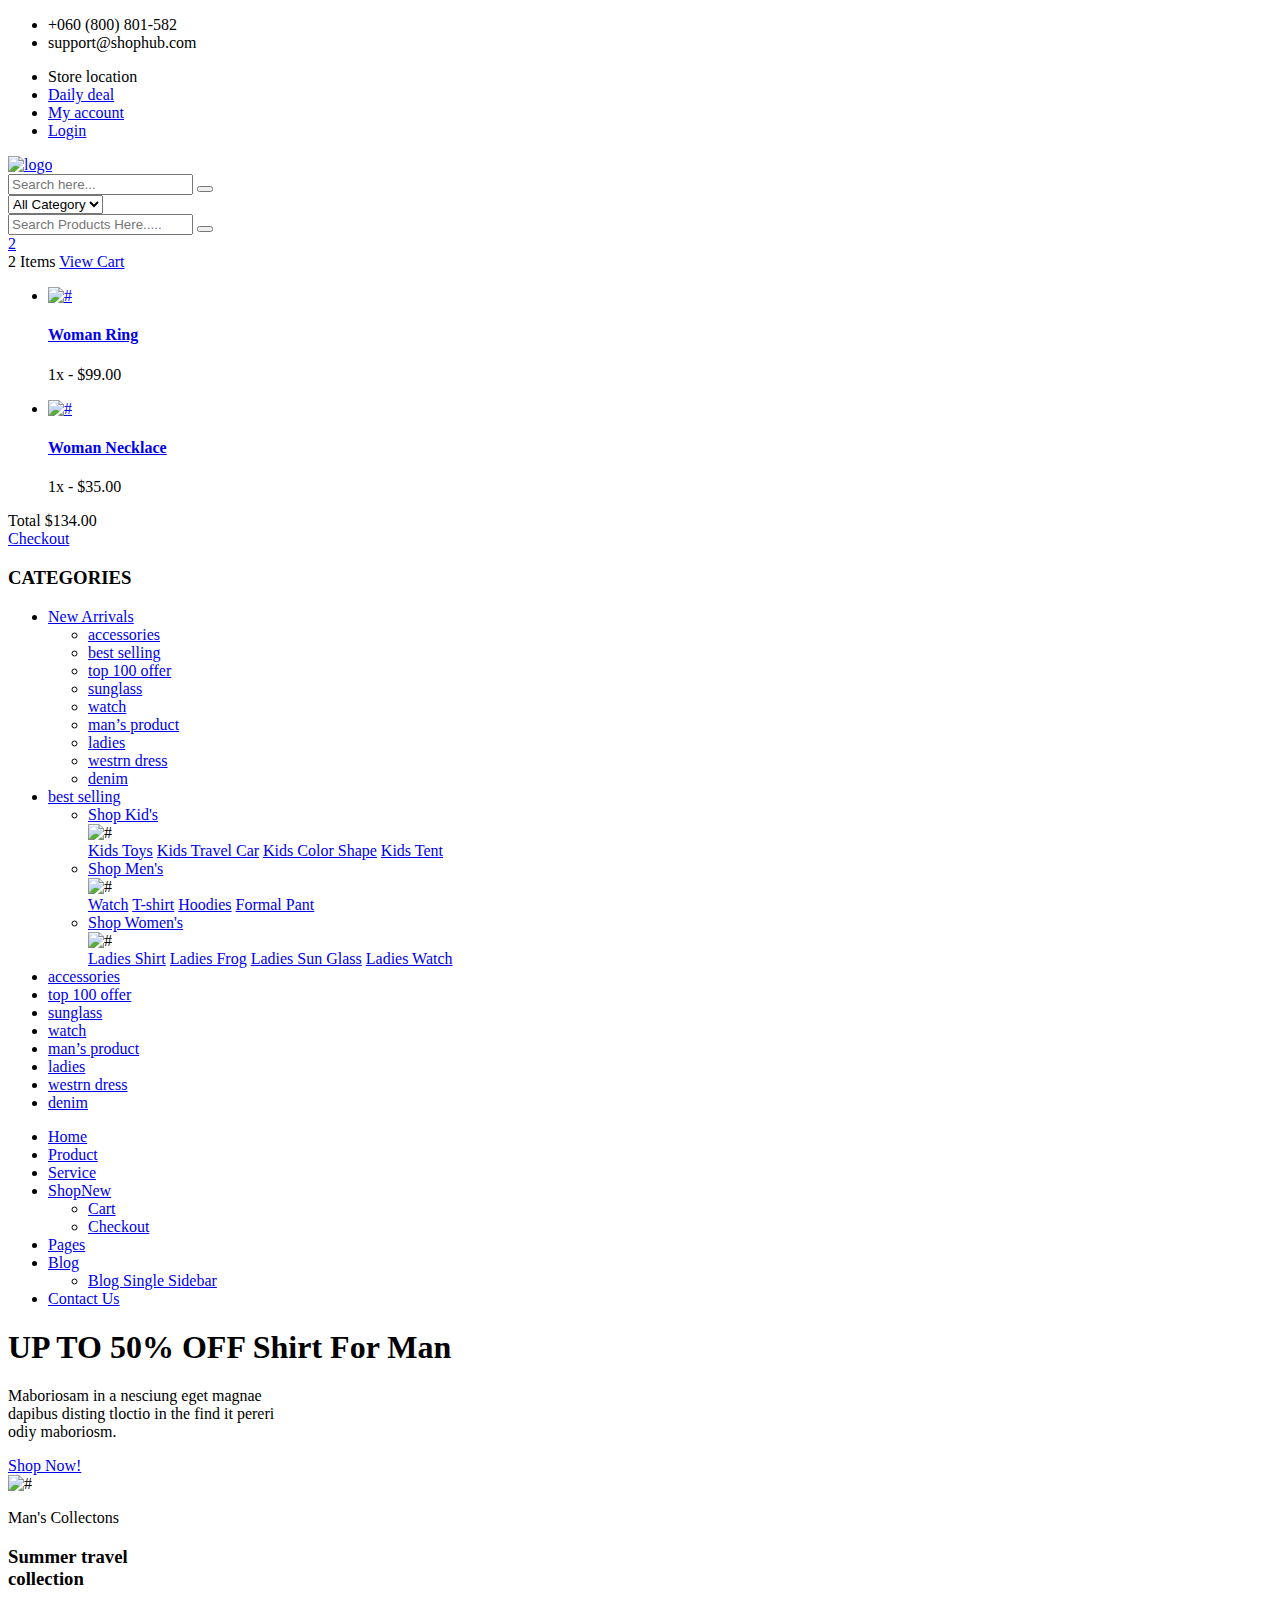
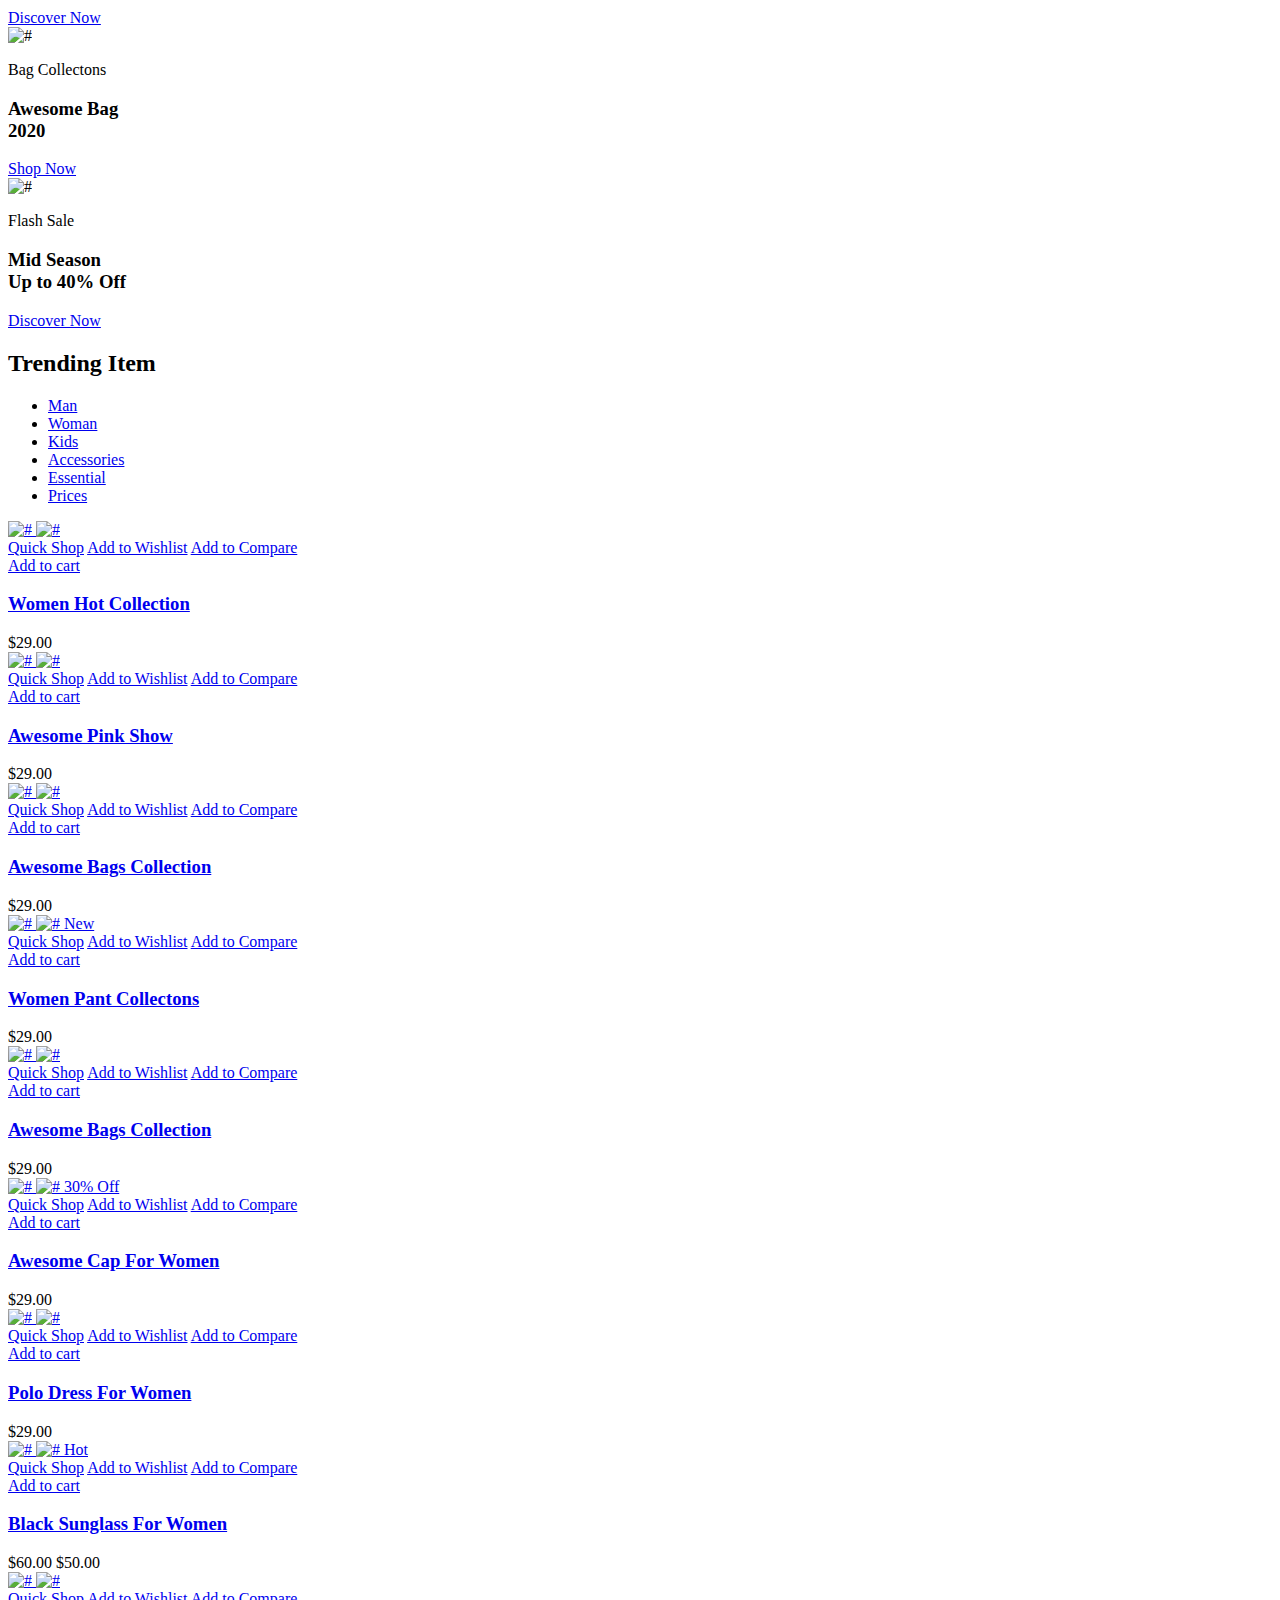
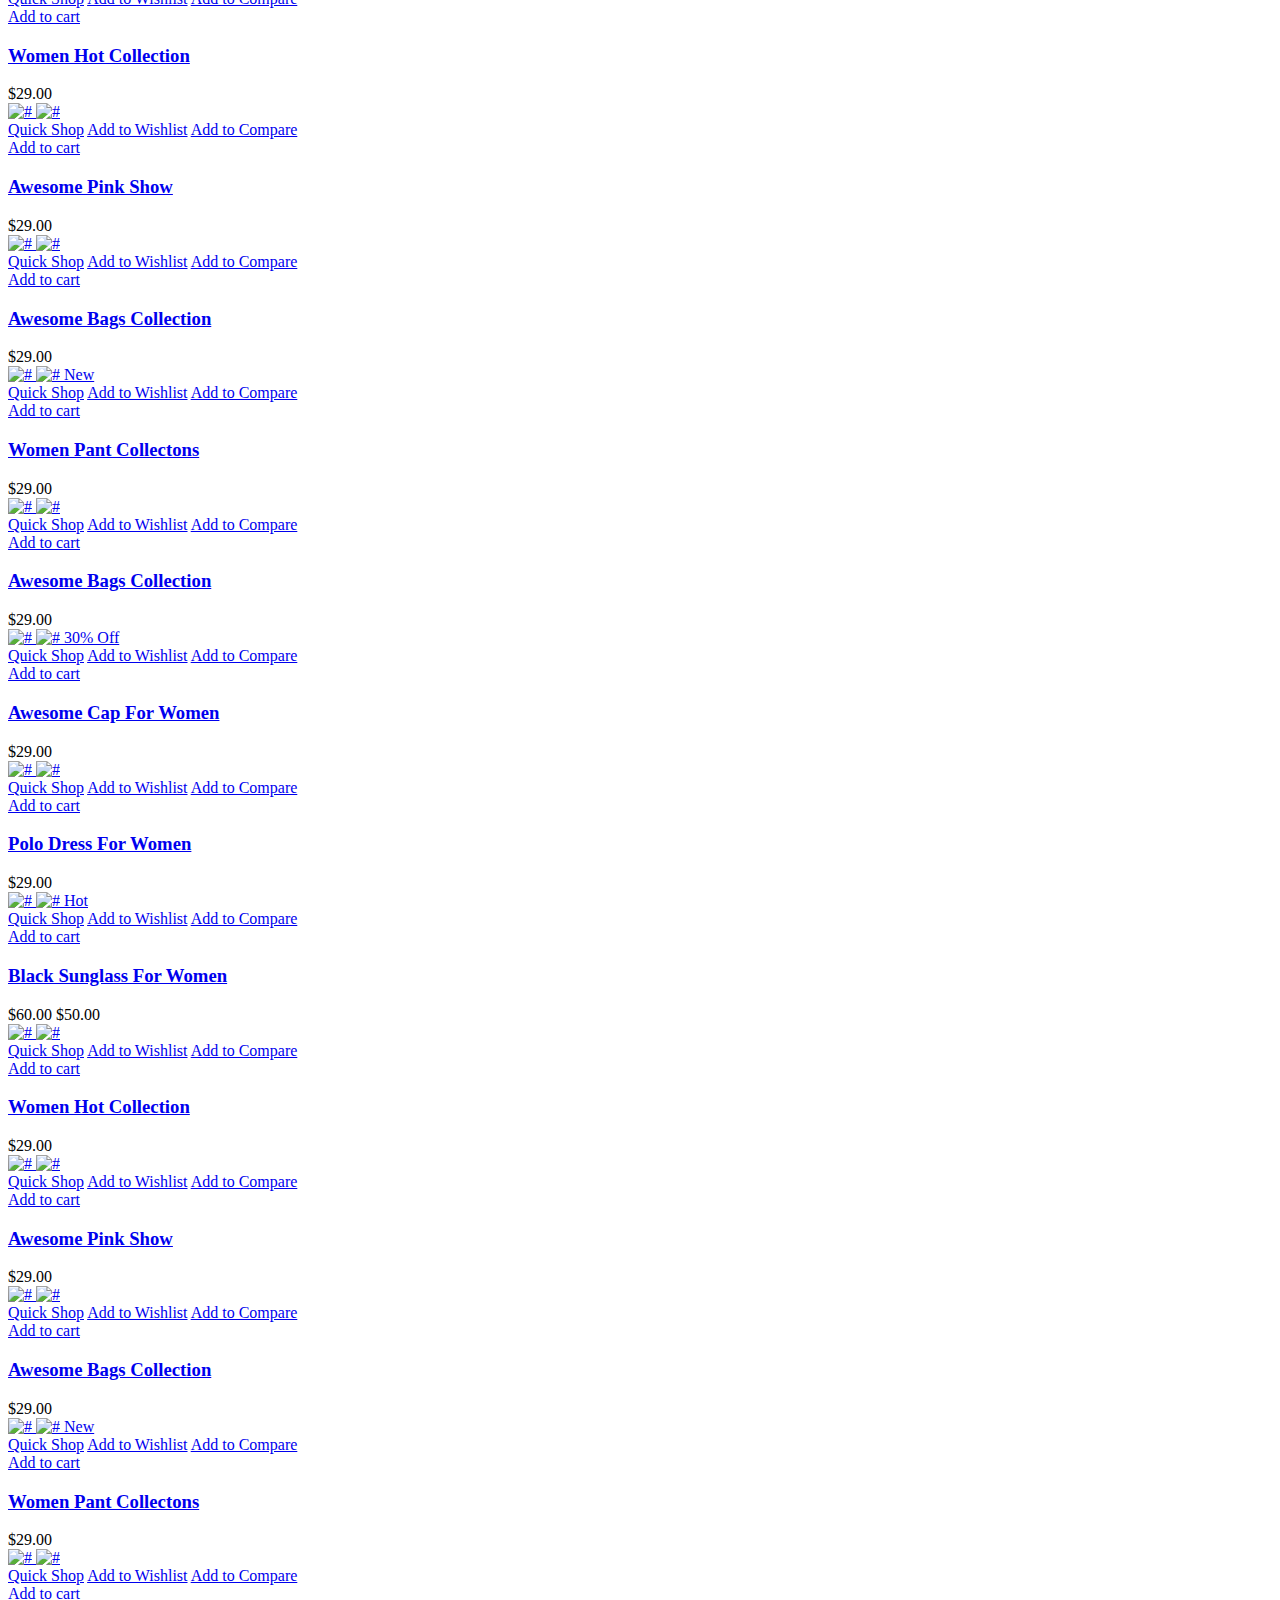
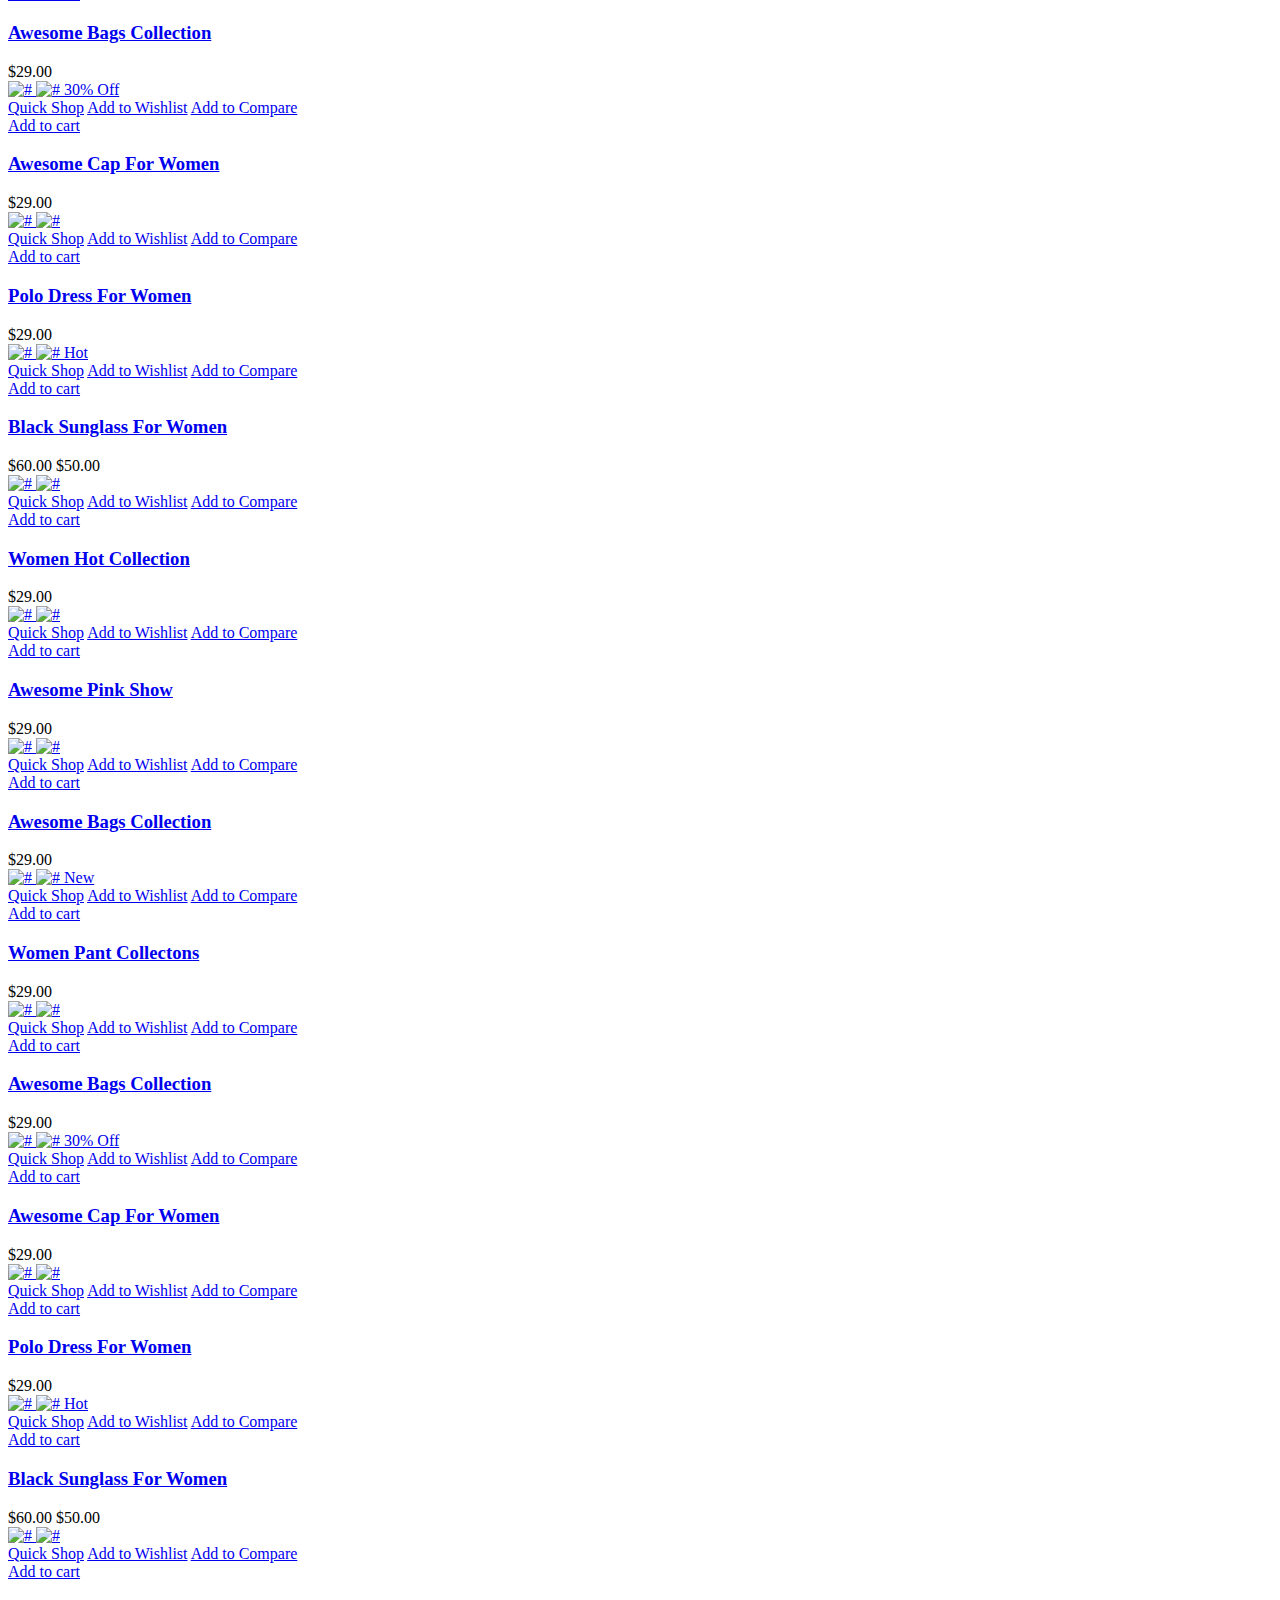
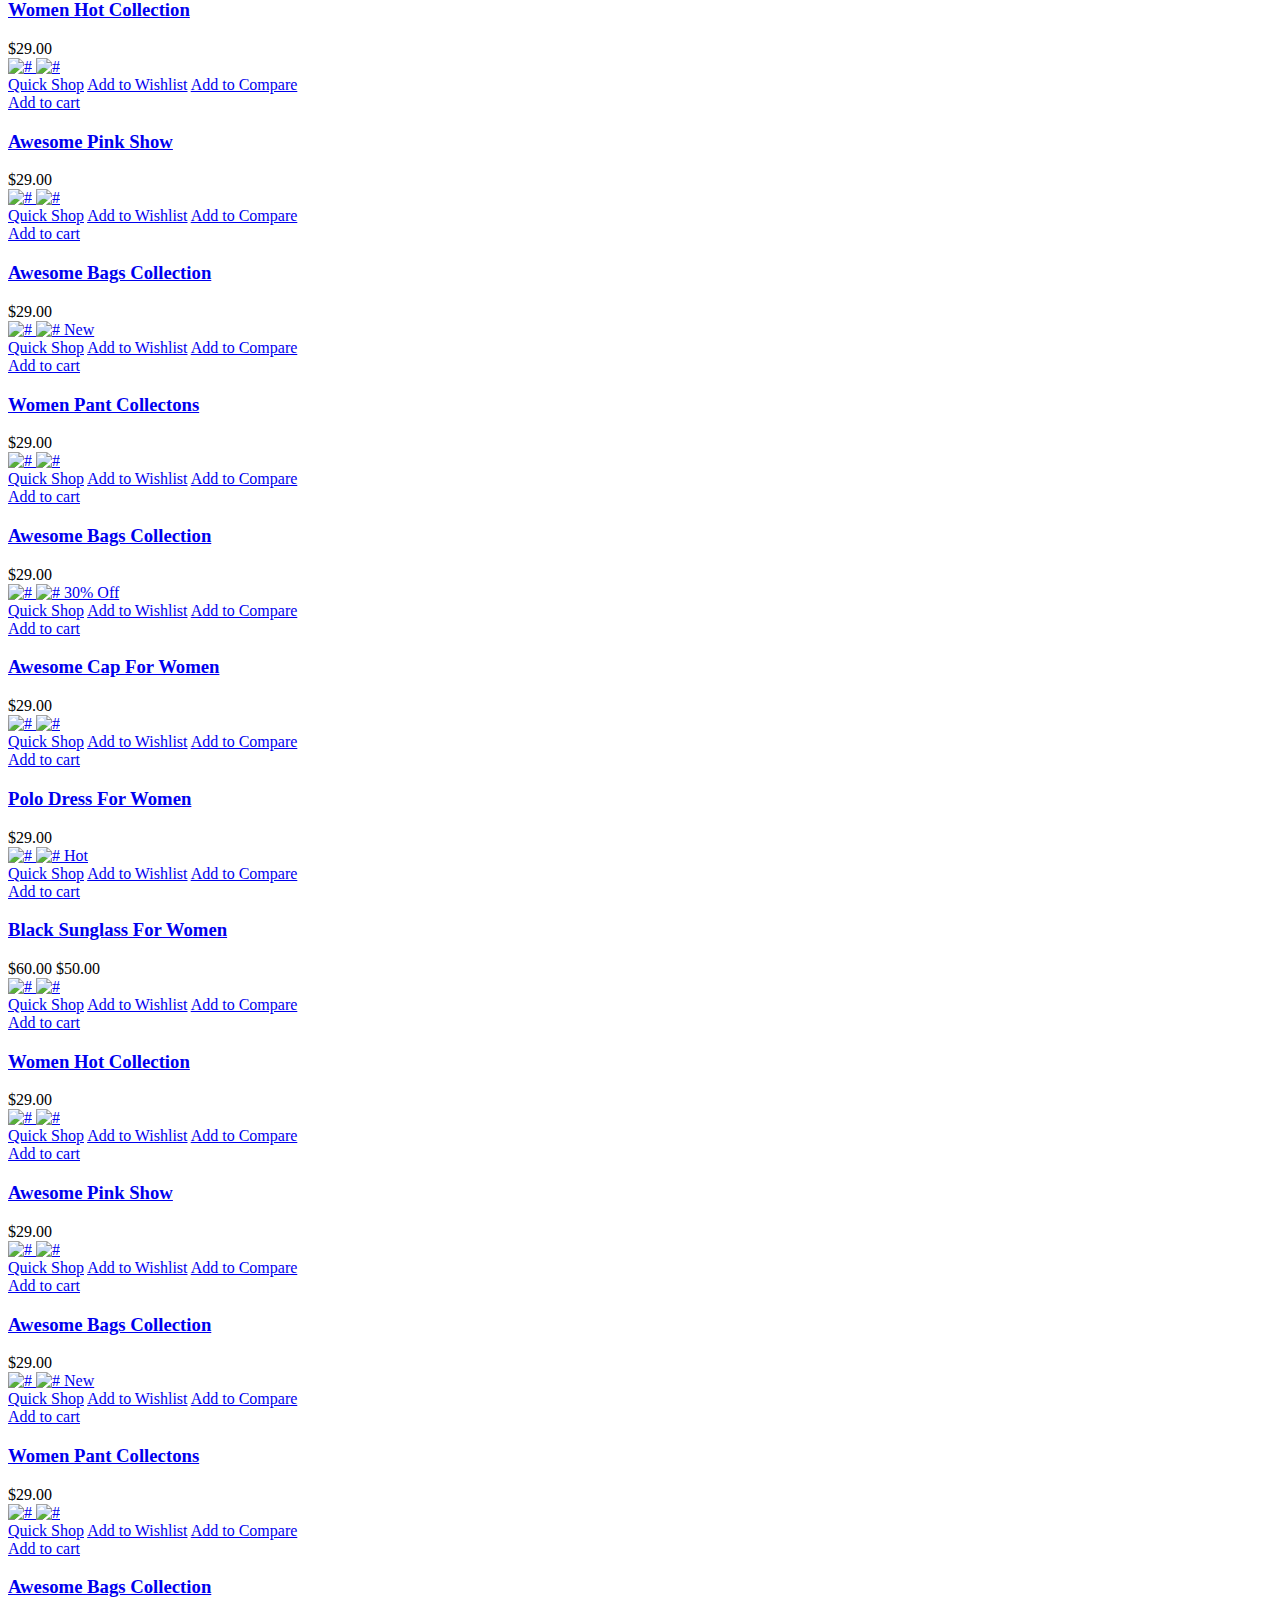
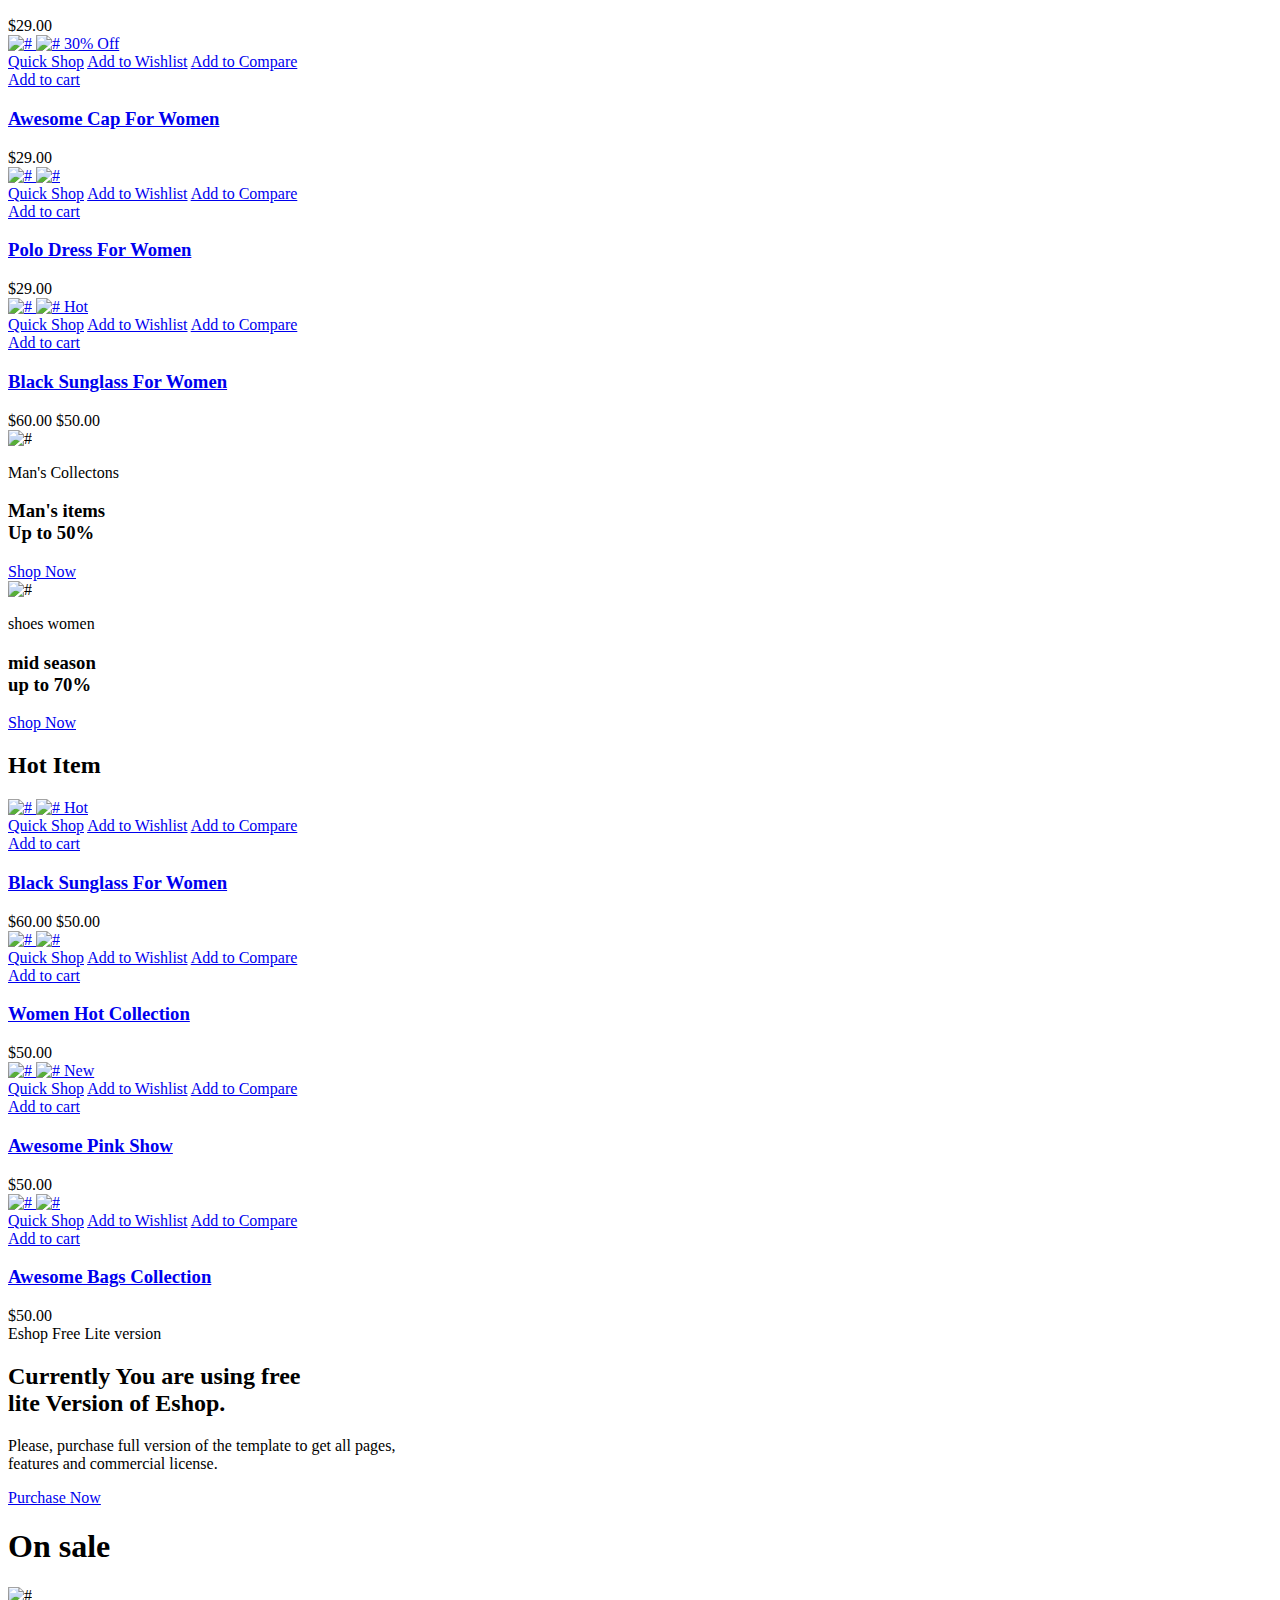
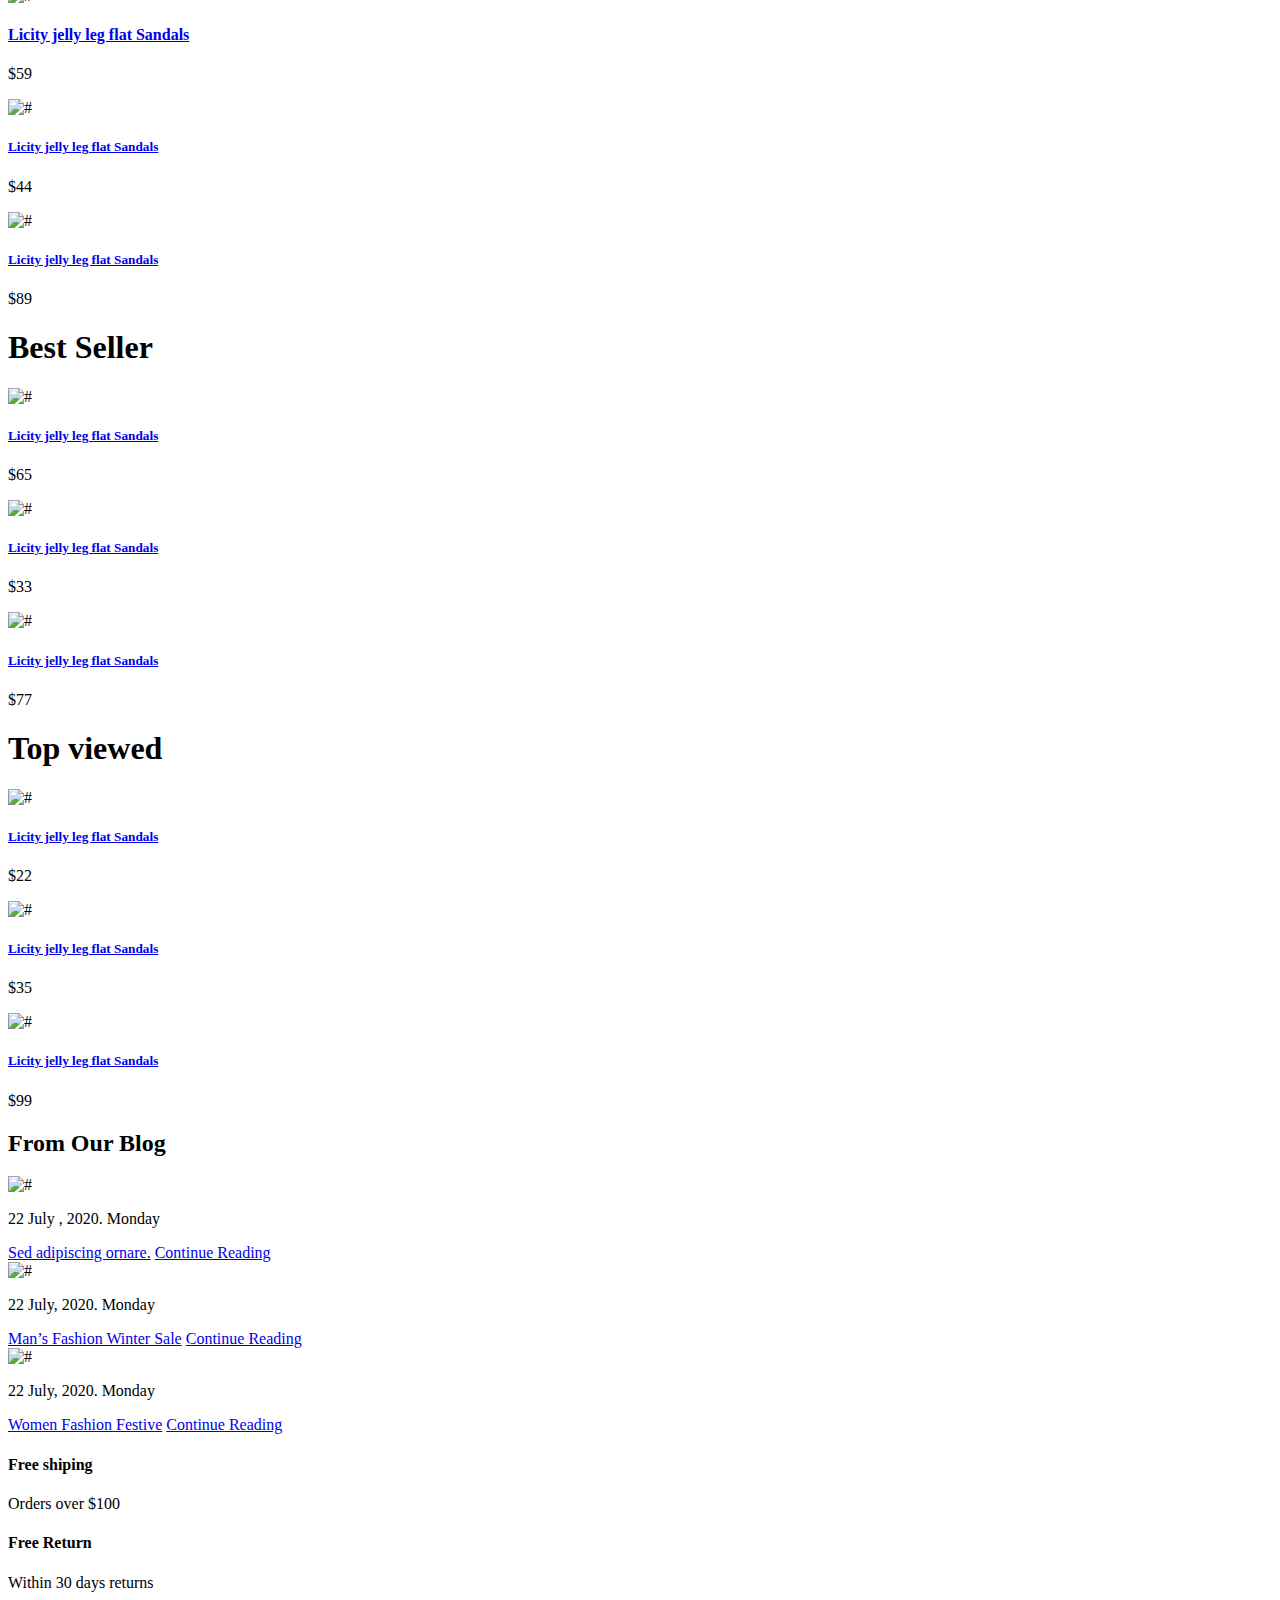
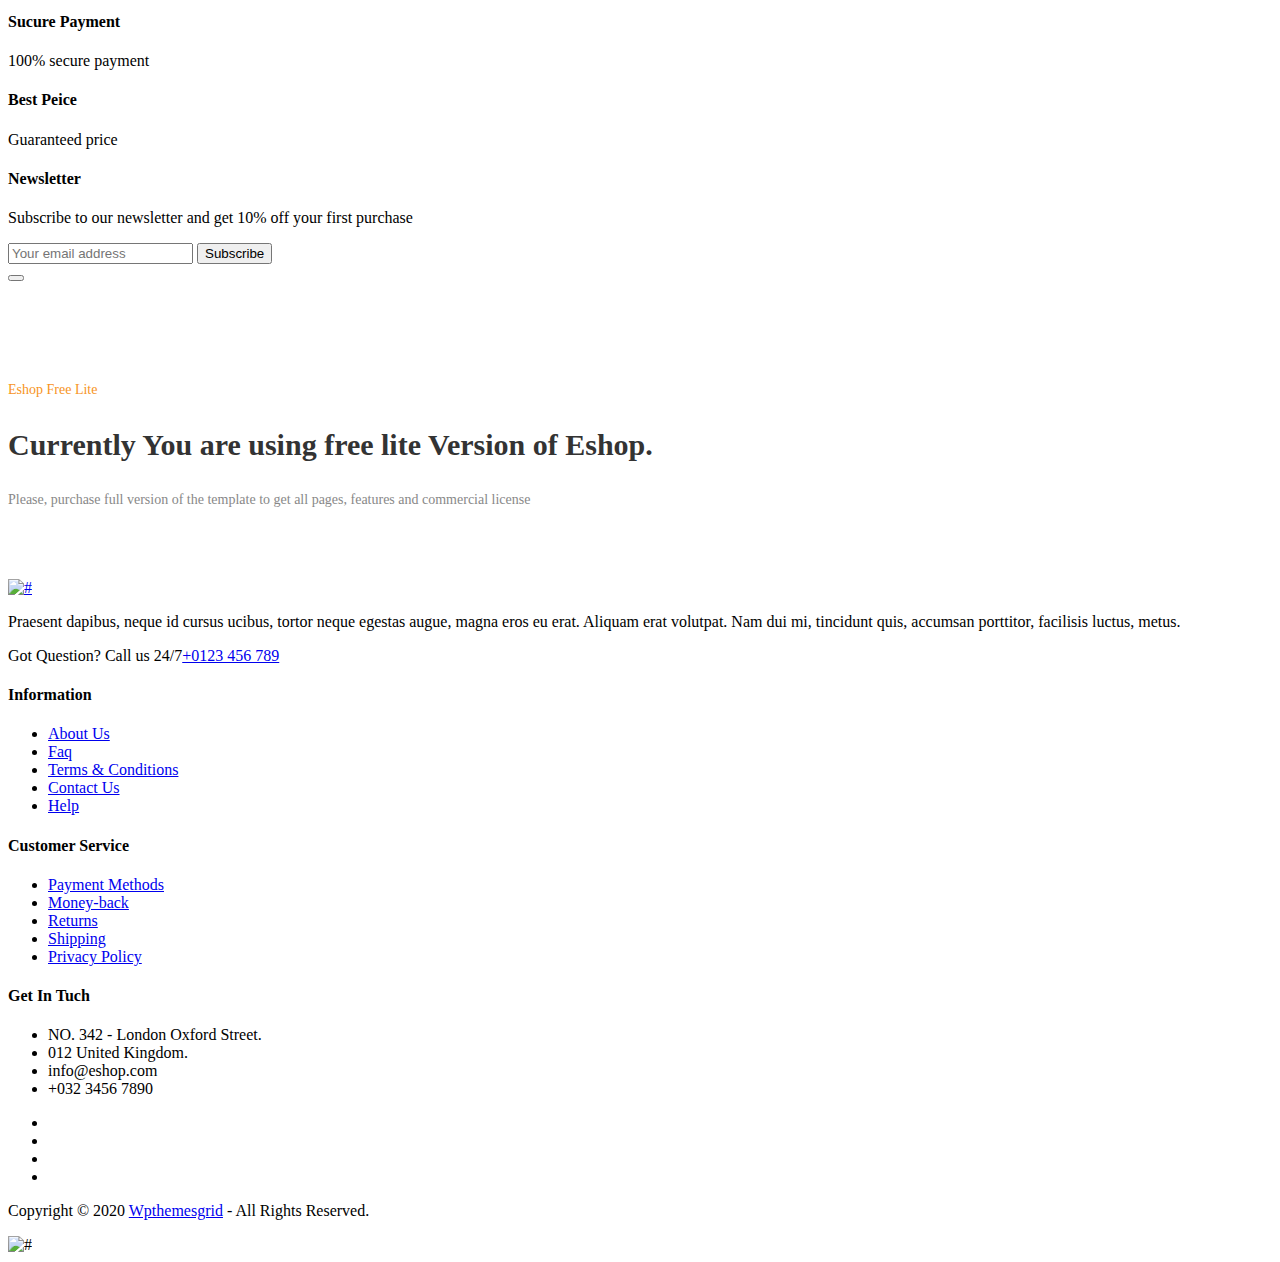
==== index.html @ 63812fc1 "Update index.html" ====
<!DOCTYPE html>
<html lang="zxx">
<head>
	<!-- Meta Tag -->
    <meta charset="utf-8">
    <meta http-equiv="X-UA-Compatible" content="IE=edge">
	<meta name='copyright' content=''>
	<meta http-equiv="X-UA-Compatible" content="IE=edge">
    <meta name="viewport" content="width=device-width, initial-scale=1, shrink-to-fit=no">
	<!-- Title Tag  -->
    <title>Eshop - eCommerce HTML5 Template.</title>
	<!-- Favicon -->
	<link rel="icon" type="image/png" href="images/favicon.png">
	<!-- Web Font -->
	<link href="https://fonts.googleapis.com/css?family=Poppins:200i,300,300i,400,400i,500,500i,600,600i,700,700i,800,800i,900,900i&display=swap" rel="stylesheet">
	
	<!-- StyleSheet -->
	
	<!-- Bootstrap -->
	<link rel="stylesheet" href="css/bootstrap.css">
	<!-- Magnific Popup -->
    <link rel="stylesheet" href="css/magnific-popup.min.css">
	<!-- Font Awesome -->
    <link rel="stylesheet" href="css/font-awesome.css">
	<!-- Fancybox -->
	<link rel="stylesheet" href="css/jquery.fancybox.min.css">
	<!-- Themify Icons -->
    <link rel="stylesheet" href="css/themify-icons.css">
	<!-- Nice Select CSS -->
    <link rel="stylesheet" href="css/niceselect.css">
	<!-- Animate CSS -->
    <link rel="stylesheet" href="css/animate.css">
	<!-- Flex Slider CSS -->
    <link rel="stylesheet" href="css/flex-slider.min.css">
	<!-- Owl Carousel -->
    <link rel="stylesheet" href="css/owl-carousel.css">
	<!-- Slicknav -->
    <link rel="stylesheet" href="css/slicknav.min.css">
	
	<!-- Eshop StyleSheet -->
	<link rel="stylesheet" href="css/reset.css">
	<link rel="stylesheet" href="style.css">
    <link rel="stylesheet" href="css/responsive.css">

	
	
</head>
<body class="js">
	
	<!-- Preloader -->
	<div class="preloader">
		<div class="preloader-inner">
			<div class="preloader-icon">
				<span></span>
				<span></span>
			</div>
		</div>
	</div>
	<!-- End Preloader -->
	
	
	<!-- Header -->
	<header class="header shop">
		<!-- Topbar -->
		<div class="topbar">
			<div class="container">
				<div class="row">
					<div class="col-lg-5 col-md-12 col-12">
						<!-- Top Left -->
						<div class="top-left">
							<ul class="list-main">
								<li><i class="ti-headphone-alt"></i> +060 (800) 801-582</li>
								<li><i class="ti-email"></i> support@shophub.com</li>
							</ul>
						</div>
						<!--/ End Top Left -->
					</div>
					<div class="col-lg-7 col-md-12 col-12">
						<!-- Top Right -->
						<div class="right-content">
							<ul class="list-main">
								<li><i class="ti-location-pin"></i> Store location</li>
								<li><i class="ti-alarm-clock"></i> <a href="#">Daily deal</a></li>
								<li><i class="ti-user"></i> <a href="#">My account</a></li>
								<li><i class="ti-power-off"></i><a href="login.html#">Login</a></li>
							</ul>
						</div>
						<!-- End Top Right -->
					</div>
				</div>
			</div>
		</div>
		<!-- End Topbar -->
		<div class="middle-inner">
			<div class="container">
				<div class="row">
					<div class="col-lg-2 col-md-2 col-12">
						<!-- Logo -->
						<div class="logo">
							<a href="index.html"><img src="images/logo.png" alt="logo"></a>
						</div>
						<!--/ End Logo -->
						<!-- Search Form -->
						<div class="search-top">
							<div class="top-search"><a href="#0"><i class="ti-search"></i></a></div>
							<!-- Search Form -->
							<div class="search-top">
								<form class="search-form">
									<input type="text" placeholder="Search here..." name="search">
									<button value="search" type="submit"><i class="ti-search"></i></button>
								</form>
							</div>
							<!--/ End Search Form -->
						</div>
						<!--/ End Search Form -->
						<div class="mobile-nav"></div>
					</div>
					<div class="col-lg-8 col-md-7 col-12">
						<div class="search-bar-top">
							<div class="search-bar">
								<select>
									<option selected="selected">All Category</option>
									<option>watch</option>
									<option>mobile</option>
									<option>kid’s item</option>
								</select>
								<form>
									<input name="search" placeholder="Search Products Here....." type="search">
									<button class="btnn"><i class="ti-search"></i></button>
								</form>
							</div>
						</div>
					</div>
					<div class="col-lg-2 col-md-3 col-12">
						<div class="right-bar">
							<!-- Search Form -->
							<div class="sinlge-bar">
								<a href="#" class="single-icon"><i class="fa fa-heart-o" aria-hidden="true"></i></a>
							</div>
							<div class="sinlge-bar">
								<a href="#" class="single-icon"><i class="fa fa-user-circle-o" aria-hidden="true"></i></a>
							</div>
							<div class="sinlge-bar shopping">
								<a href="#" class="single-icon"><i class="ti-bag"></i> <span class="total-count">2</span></a>
								<!-- Shopping Item -->
								<div class="shopping-item">
									<div class="dropdown-cart-header">
										<span>2 Items</span>
										<a href="#">View Cart</a>
									</div>
									<ul class="shopping-list">
										<li>
											<a href="#" class="remove" title="Remove this item"><i class="fa fa-remove"></i></a>
											<a class="cart-img" href="#"><img src="https://via.placeholder.com/70x70" alt="#"></a>
											<h4><a href="#">Woman Ring</a></h4>
											<p class="quantity">1x - <span class="amount">$99.00</span></p>
										</li>
										<li>
											<a href="#" class="remove" title="Remove this item"><i class="fa fa-remove"></i></a>
											<a class="cart-img" href="#"><img src="https://via.placeholder.com/70x70" alt="#"></a>
											<h4><a href="#">Woman Necklace</a></h4>
											<p class="quantity">1x - <span class="amount">$35.00</span></p>
										</li>
									</ul>
									<div class="bottom">
										<div class="total">
											<span>Total</span>
											<span class="total-amount">$134.00</span>
										</div>
										<a href="checkout.html" class="btn animate">Checkout</a>
									</div>
								</div>
								<!--/ End Shopping Item -->
							</div>
						</div>
					</div>
				</div>
			</div>
		</div>
		<!-- Header Inner -->
		<div class="header-inner">
			<div class="container">
				<div class="cat-nav-head">
					<div class="row">
						<div class="col-lg-3">
							<div class="all-category">
								<h3 class="cat-heading"><i class="fa fa-bars" aria-hidden="true"></i>CATEGORIES</h3>
								<ul class="main-category">
									<li><a href="#">New Arrivals <i class="fa fa-angle-right" aria-hidden="true"></i></a>
										<ul class="sub-category">
											<li><a href="#">accessories</a></li>
											<li><a href="#">best selling</a></li>
											<li><a href="#">top 100 offer</a></li>
											<li><a href="#">sunglass</a></li>
											<li><a href="#">watch</a></li>
											<li><a href="#">man’s product</a></li>
											<li><a href="#">ladies</a></li>
											<li><a href="#">westrn dress</a></li>
											<li><a href="#">denim </a></li>
										</ul>
									</li>
									<li class="main-mega"><a href="#">best selling <i class="fa fa-angle-right" aria-hidden="true"></i></a>
										<ul class="mega-menu">
											<li class="single-menu">
												<a href="#" class="title-link">Shop Kid's</a>
												<div class="image">
													<img src="https://via.placeholder.com/225x155" alt="#">
												</div>
												<div class="inner-link">
													<a href="#">Kids Toys</a>
													<a href="#">Kids Travel Car</a>
													<a href="#">Kids Color Shape</a>
													<a href="#">Kids Tent</a>
												</div>
											</li>
											<li class="single-menu">
												<a href="#" class="title-link">Shop Men's</a>
												<div class="image">
													<img src="https://via.placeholder.com/225x155" alt="#">
												</div>
												<div class="inner-link">
													<a href="#">Watch</a>
													<a href="#">T-shirt</a>
													<a href="#">Hoodies</a>
													<a href="#">Formal Pant</a>
												</div>
											</li>
											<li class="single-menu">
												<a href="#" class="title-link">Shop Women's</a>
												<div class="image">
													<img src="https://via.placeholder.com/225x155" alt="#">
												</div>
												<div class="inner-link">
													<a href="#">Ladies Shirt</a>
													<a href="#">Ladies Frog</a>
													<a href="#">Ladies Sun Glass</a>
													<a href="#">Ladies Watch</a>
												</div>
											</li>
										</ul>
									</li>
									<li><a href="#">accessories</a></li>
									<li><a href="#">top 100 offer</a></li>
									<li><a href="#">sunglass</a></li>
									<li><a href="#">watch</a></li>
									<li><a href="#">man’s product</a></li>
									<li><a href="#">ladies</a></li>
									<li><a href="#">westrn dress</a></li>
									<li><a href="#">denim </a></li>
								</ul>
							</div>
						</div>
						<div class="col-lg-9 col-12">
							<div class="menu-area">
								<!-- Main Menu -->
								<nav class="navbar navbar-expand-lg">
									<div class="navbar-collapse">	
										<div class="nav-inner">	
											<ul class="nav main-menu menu navbar-nav">
													<li class="active"><a href="#">Home</a></li>
													<li><a href="#">Product</a></li>												
													<li><a href="#">Service</a></li>
													<li><a href="#">Shop<i class="ti-angle-down"></i><span class="new">New</span></a>
														<ul class="dropdown">
															<li><a href="cart.html">Cart</a></li>
															<li><a href="checkout.html">Checkout</a></li>
														</ul>
													</li>
													<li><a href="#">Pages</a></li>									
													<li><a href="#">Blog<i class="ti-angle-down"></i></a>
														<ul class="dropdown">
															<li><a href="blog-single-sidebar.html">Blog Single Sidebar</a></li>
														</ul>
													</li>
													<li><a href="contact.html">Contact Us</a></li>
												</ul>
										</div>
									</div>
								</nav>
								<!--/ End Main Menu -->	
							</div>
						</div>
					</div>
				</div>
			</div>
		</div>
		<!--/ End Header Inner -->
	</header>
	<!--/ End Header -->
	
	<!-- Slider Area -->
	<section class="hero-slider">
		<!-- Single Slider -->
		<div class="single-slider">
			<div class="container">
				<div class="row no-gutters">
					<div class="col-lg-9 offset-lg-3 col-12">
						<div class="text-inner">
							<div class="row">
								<div class="col-lg-7 col-12">
									<div class="hero-text">
										<h1><span>UP TO 50% OFF </span>Shirt For Man</h1>
										<p>Maboriosam in a nesciung eget magnae <br> dapibus disting tloctio in the find it pereri <br> odiy maboriosm.</p>
										<div class="button">
											<a href="#" class="btn">Shop Now!</a>
										</div>
									</div>
								</div>
							</div>
						</div>
					</div>
				</div>
			</div>
		</div>
		<!--/ End Single Slider -->
	</section>
	<!--/ End Slider Area -->
	
	<!-- Start Small Banner  -->
	<section class="small-banner section">
		<div class="container-fluid">
			<div class="row">
				<!-- Single Banner  -->
				<div class="col-lg-4 col-md-6 col-12">
					<div class="single-banner">
						<img src="https://via.placeholder.com/600x370" alt="#">
						<div class="content">
							<p>Man's Collectons</p>
							<h3>Summer travel <br> collection</h3>
							<a href="#">Discover Now</a>
						</div>
					</div>
				</div>
				<!-- /End Single Banner  -->
				<!-- Single Banner  -->
				<div class="col-lg-4 col-md-6 col-12">
					<div class="single-banner">
						<img src="https://via.placeholder.com/600x370" alt="#">
						<div class="content">
							<p>Bag Collectons</p>
							<h3>Awesome Bag <br> 2020</h3>
							<a href="#">Shop Now</a>
						</div>
					</div>
				</div>
				<!-- /End Single Banner  -->
				<!-- Single Banner  -->
				<div class="col-lg-4 col-12">
					<div class="single-banner tab-height">
						<img src="https://via.placeholder.com/600x370" alt="#">
						<div class="content">
							<p>Flash Sale</p>
							<h3>Mid Season <br> Up to <span>40%</span> Off</h3>
							<a href="#">Discover Now</a>
						</div>
					</div>
				</div>
				<!-- /End Single Banner  -->
			</div>
		</div>
	</section>
	<!-- End Small Banner -->
	
	<!-- Start Product Area -->
    <div class="product-area section">
            <div class="container">
				<div class="row">
					<div class="col-12">
						<div class="section-title">
							<h2>Trending Item</h2>
						</div>
					</div>
				</div>
				<div class="row">
					<div class="col-12">
						<div class="product-info">
							<div class="nav-main">
								<!-- Tab Nav -->
								<ul class="nav nav-tabs" id="myTab" role="tablist">
									<li class="nav-item"><a class="nav-link active" data-toggle="tab" href="#man" role="tab">Man</a></li>
									<li class="nav-item"><a class="nav-link" data-toggle="tab" href="#women" role="tab">Woman</a></li>
									<li class="nav-item"><a class="nav-link" data-toggle="tab" href="#kids" role="tab">Kids</a></li>
									<li class="nav-item"><a class="nav-link" data-toggle="tab" href="#accessories" role="tab">Accessories</a></li>
									<li class="nav-item"><a class="nav-link" data-toggle="tab" href="#essential" role="tab">Essential</a></li>
									<li class="nav-item"><a class="nav-link" data-toggle="tab" href="#prices" role="tab">Prices</a></li>
								</ul>
								<!--/ End Tab Nav -->
							</div>
							<div class="tab-content" id="myTabContent">
								<!-- Start Single Tab -->
								<div class="tab-pane fade show active" id="man" role="tabpanel">
									<div class="tab-single">
										<div class="row">
											<div class="col-xl-3 col-lg-4 col-md-4 col-12">
												<div class="single-product">
													<div class="product-img">
														<a href="product-details.html">
															<img class="default-img" src="https://via.placeholder.com/550x750" alt="#">
															<img class="hover-img" src="https://via.placeholder.com/550x750" alt="#">
														</a>
														<div class="button-head">
															<div class="product-action">
																<a data-toggle="modal" data-target="#exampleModal" title="Quick View" href="#"><i class=" ti-eye"></i><span>Quick Shop</span></a>
																<a title="Wishlist" href="#"><i class=" ti-heart "></i><span>Add to Wishlist</span></a>
																<a title="Compare" href="#"><i class="ti-bar-chart-alt"></i><span>Add to Compare</span></a>
															</div>
															<div class="product-action-2">
																<a title="Add to cart" href="#">Add to cart</a>
															</div>
														</div>
													</div>
													<div class="product-content">
														<h3><a href="product-details.html">Women Hot Collection</a></h3>
														<div class="product-price">
															<span>$29.00</span>
														</div>
													</div>
												</div>
											</div>
											<div class="col-xl-3 col-lg-4 col-md-4 col-12">
												<div class="single-product">
													<div class="product-img">
														<a href="product-details.html">
															<img class="default-img" src="https://via.placeholder.com/550x750" alt="#">
															<img class="hover-img" src="https://via.placeholder.com/550x750" alt="#">
														</a>
														<div class="button-head">
															<div class="product-action">
																<a data-toggle="modal" data-target="#exampleModal" title="Quick View" href="#"><i class=" ti-eye"></i><span>Quick Shop</span></a>
																<a title="Wishlist" href="#"><i class=" ti-heart "></i><span>Add to Wishlist</span></a>
																<a title="Compare" href="#"><i class="ti-bar-chart-alt"></i><span>Add to Compare</span></a>
															</div>
															<div class="product-action-2">
																<a title="Add to cart" href="#">Add to cart</a>
															</div>
														</div>
													</div>
													<div class="product-content">
														<h3><a href="product-details.html">Awesome Pink Show</a></h3>
														<div class="product-price">
															<span>$29.00</span>
														</div>
													</div>
												</div>
											</div>
											<div class="col-xl-3 col-lg-4 col-md-4 col-12">
												<div class="single-product">
													<div class="product-img">
														<a href="product-details.html">
															<img class="default-img" src="https://via.placeholder.com/550x750" alt="#">
															<img class="hover-img" src="https://via.placeholder.com/550x750" alt="#">
														</a>
														<div class="button-head">
															<div class="product-action">
																<a data-toggle="modal" data-target="#exampleModal" title="Quick View" href="#"><i class=" ti-eye"></i><span>Quick Shop</span></a>
																<a title="Wishlist" href="#"><i class=" ti-heart "></i><span>Add to Wishlist</span></a>
																<a title="Compare" href="#"><i class="ti-bar-chart-alt"></i><span>Add to Compare</span></a>
															</div>
															<div class="product-action-2">
																<a title="Add to cart" href="#">Add to cart</a>
															</div>
														</div>
													</div>
													<div class="product-content">
														<h3><a href="product-details.html">Awesome Bags Collection</a></h3>
														<div class="product-price">
															<span>$29.00</span>
														</div>
													</div>
												</div>
											</div>
											<div class="col-xl-3 col-lg-4 col-md-4 col-12">
												<div class="single-product">
													<div class="product-img">
														<a href="product-details.html">
															<img class="default-img" src="https://via.placeholder.com/550x750" alt="#">
															<img class="hover-img" src="https://via.placeholder.com/550x750" alt="#">
															<span class="new">New</span>
														</a>
														<div class="button-head">
															<div class="product-action">
																<a data-toggle="modal" data-target="#exampleModal" title="Quick View" href="#"><i class=" ti-eye"></i><span>Quick Shop</span></a>
																<a title="Wishlist" href="#"><i class=" ti-heart "></i><span>Add to Wishlist</span></a>
																<a title="Compare" href="#"><i class="ti-bar-chart-alt"></i><span>Add to Compare</span></a>
															</div>
															<div class="product-action-2">
																<a title="Add to cart" href="#">Add to cart</a>
															</div>
														</div>
													</div>
													<div class="product-content">
														<h3><a href="product-details.html">Women Pant Collectons</a></h3>
														<div class="product-price">
															<span>$29.00</span>
														</div>
													</div>
												</div>
											</div>
											<div class="col-xl-3 col-lg-4 col-md-4 col-12">
												<div class="single-product">
													<div class="product-img">
														<a href="product-details.html">
															<img class="default-img" src="https://via.placeholder.com/550x750" alt="#">
															<img class="hover-img" src="https://via.placeholder.com/550x750" alt="#">
														</a>
														<div class="button-head">
															<div class="product-action">
																<a data-toggle="modal" data-target="#exampleModal" title="Quick View" href="#"><i class=" ti-eye"></i><span>Quick Shop</span></a>
																<a title="Wishlist" href="#"><i class=" ti-heart "></i><span>Add to Wishlist</span></a>
																<a title="Compare" href="#"><i class="ti-bar-chart-alt"></i><span>Add to Compare</span></a>
															</div>
															<div class="product-action-2">
																<a title="Add to cart" href="#">Add to cart</a>
															</div>
														</div>
													</div>
													<div class="product-content">
														<h3><a href="product-details.html">Awesome Bags Collection</a></h3>
														<div class="product-price">
															<span>$29.00</span>
														</div>
													</div>
												</div>
											</div>
											<div class="col-xl-3 col-lg-4 col-md-4 col-12">
												<div class="single-product">
													<div class="product-img">
														<a href="product-details.html">
															<img class="default-img" src="https://via.placeholder.com/550x750" alt="#">
															<img class="hover-img" src="https://via.placeholder.com/550x750" alt="#">
															<span class="price-dec">30% Off</span>
														</a>
														<div class="button-head">
															<div class="product-action">
																<a data-toggle="modal" data-target="#exampleModal" title="Quick View" href="#"><i class=" ti-eye"></i><span>Quick Shop</span></a>
																<a title="Wishlist" href="#"><i class=" ti-heart "></i><span>Add to Wishlist</span></a>
																<a title="Compare" href="#"><i class="ti-bar-chart-alt"></i><span>Add to Compare</span></a>
															</div>
															<div class="product-action-2">
																<a title="Add to cart" href="#">Add to cart</a>
															</div>
														</div>
													</div>
													<div class="product-content">
														<h3><a href="product-details.html">Awesome Cap For Women</a></h3>
														<div class="product-price">
															<span>$29.00</span>
														</div>
													</div>
												</div>
											</div>
											<div class="col-xl-3 col-lg-4 col-md-4 col-12">
												<div class="single-product">
													<div class="product-img">
														<a href="product-details.html">
															<img class="default-img" src="https://via.placeholder.com/550x750" alt="#">
															<img class="hover-img" src="https://via.placeholder.com/550x750" alt="#">
														</a>
														<div class="button-head">
															<div class="product-action">
																<a data-toggle="modal" data-target="#exampleModal" title="Quick View" href="#"><i class=" ti-eye"></i><span>Quick Shop</span></a>
																<a title="Wishlist" href="#"><i class=" ti-heart "></i><span>Add to Wishlist</span></a>
																<a title="Compare" href="#"><i class="ti-bar-chart-alt"></i><span>Add to Compare</span></a>
															</div>
															<div class="product-action-2">
																<a title="Add to cart" href="#">Add to cart</a>
															</div>
														</div>
													</div>
													<div class="product-content">
														<h3><a href="product-details.html">Polo Dress For Women</a></h3>
														<div class="product-price">
															<span>$29.00</span>
														</div>
													</div>
												</div>
											</div>
											<div class="col-xl-3 col-lg-4 col-md-4 col-12">
												<div class="single-product">
													<div class="product-img">
														<a href="product-details.html">
															<img class="default-img" src="https://via.placeholder.com/550x750" alt="#">
															<img class="hover-img" src="https://via.placeholder.com/550x750" alt="#">
															<span class="out-of-stock">Hot</span>
														</a>
														<div class="button-head">
															<div class="product-action">
																<a data-toggle="modal" data-target="#exampleModal" title="Quick View" href="#"><i class=" ti-eye"></i><span>Quick Shop</span></a>
																<a title="Wishlist" href="#"><i class=" ti-heart "></i><span>Add to Wishlist</span></a>
																<a title="Compare" href="#"><i class="ti-bar-chart-alt"></i><span>Add to Compare</span></a>
															</div>
															<div class="product-action-2">
																<a title="Add to cart" href="#">Add to cart</a>
															</div>
														</div>
													</div>
													<div class="product-content">
														<h3><a href="product-details.html">Black Sunglass For Women</a></h3>
														<div class="product-price">
															<span class="old">$60.00</span>
															<span>$50.00</span>
														</div>
													</div>
												</div>
											</div>
										</div>
									</div>
								</div>
								<!--/ End Single Tab -->
								<!-- Start Single Tab -->
								<div class="tab-pane fade" id="women" role="tabpanel">
									<div class="tab-single">
										<div class="row">
											<div class="col-xl-3 col-lg-4 col-md-4 col-12">
												<div class="single-product">
													<div class="product-img">
														<a href="product-details.html">
															<img class="default-img" src="https://via.placeholder.com/550x750" alt="#">
															<img class="hover-img" src="https://via.placeholder.com/550x750" alt="#">
														</a>
														<div class="button-head">
															<div class="product-action">
																<a data-toggle="modal" data-target="#exampleModal" title="Quick View" href="#"><i class=" ti-eye"></i><span>Quick Shop</span></a>
																<a title="Wishlist" href="#"><i class=" ti-heart "></i><span>Add to Wishlist</span></a>
																<a title="Compare" href="#"><i class="ti-bar-chart-alt"></i><span>Add to Compare</span></a>
															</div>
															<div class="product-action-2">
																<a title="Add to cart" href="#">Add to cart</a>
															</div>
														</div>
													</div>
													<div class="product-content">
														<h3><a href="product-details.html">Women Hot Collection</a></h3>
														<div class="product-price">
															<span>$29.00</span>
														</div>
													</div>
												</div>
											</div>
											<div class="col-xl-3 col-lg-4 col-md-4 col-12">
												<div class="single-product">
													<div class="product-img">
														<a href="product-details.html">
															<img class="default-img" src="https://via.placeholder.com/550x750" alt="#">
															<img class="hover-img" src="https://via.placeholder.com/550x750" alt="#">
														</a>
														<div class="button-head">
															<div class="product-action">
																<a data-toggle="modal" data-target="#exampleModal" title="Quick View" href="#"><i class=" ti-eye"></i><span>Quick Shop</span></a>
																<a title="Wishlist" href="#"><i class=" ti-heart "></i><span>Add to Wishlist</span></a>
																<a title="Compare" href="#"><i class="ti-bar-chart-alt"></i><span>Add to Compare</span></a>
															</div>
															<div class="product-action-2">
																<a title="Add to cart" href="#">Add to cart</a>
															</div>
														</div>
													</div>
													<div class="product-content">
														<h3><a href="product-details.html">Awesome Pink Show</a></h3>
														<div class="product-price">
															<span>$29.00</span>
														</div>
													</div>
												</div>
											</div>
											<div class="col-xl-3 col-lg-4 col-md-4 col-12">
												<div class="single-product">
													<div class="product-img">
														<a href="product-details.html">
															<img class="default-img" src="https://via.placeholder.com/550x750" alt="#">
															<img class="hover-img" src="https://via.placeholder.com/550x750" alt="#">
														</a>
														<div class="button-head">
															<div class="product-action">
																<a data-toggle="modal" data-target="#exampleModal" title="Quick View" href="#"><i class=" ti-eye"></i><span>Quick Shop</span></a>
																<a title="Wishlist" href="#"><i class=" ti-heart "></i><span>Add to Wishlist</span></a>
																<a title="Compare" href="#"><i class="ti-bar-chart-alt"></i><span>Add to Compare</span></a>
															</div>
															<div class="product-action-2">
																<a title="Add to cart" href="#">Add to cart</a>
															</div>
														</div>
													</div>
													<div class="product-content">
														<h3><a href="product-details.html">Awesome Bags Collection</a></h3>
														<div class="product-price">
															<span>$29.00</span>
														</div>
													</div>
												</div>
											</div>
											<div class="col-xl-3 col-lg-4 col-md-4 col-12">
												<div class="single-product">
													<div class="product-img">
														<a href="product-details.html">
															<img class="default-img" src="https://via.placeholder.com/550x750" alt="#">
															<img class="hover-img" src="https://via.placeholder.com/550x750" alt="#">
															<span class="new">New</span>
														</a>
														<div class="button-head">
															<div class="product-action">
																<a data-toggle="modal" data-target="#exampleModal" title="Quick View" href="#"><i class=" ti-eye"></i><span>Quick Shop</span></a>
																<a title="Wishlist" href="#"><i class=" ti-heart "></i><span>Add to Wishlist</span></a>
																<a title="Compare" href="#"><i class="ti-bar-chart-alt"></i><span>Add to Compare</span></a>
															</div>
															<div class="product-action-2">
																<a title="Add to cart" href="#">Add to cart</a>
															</div>
														</div>
													</div>
													<div class="product-content">
														<h3><a href="product-details.html">Women Pant Collectons</a></h3>
														<div class="product-price">
															<span>$29.00</span>
														</div>
													</div>
												</div>
											</div>
											<div class="col-xl-3 col-lg-4 col-md-4 col-12">
												<div class="single-product">
													<div class="product-img">
														<a href="product-details.html">
															<img class="default-img" src="https://via.placeholder.com/550x750" alt="#">
															<img class="hover-img" src="https://via.placeholder.com/550x750" alt="#">
														</a>
														<div class="button-head">
															<div class="product-action">
																<a data-toggle="modal" data-target="#exampleModal" title="Quick View" href="#"><i class=" ti-eye"></i><span>Quick Shop</span></a>
																<a title="Wishlist" href="#"><i class=" ti-heart "></i><span>Add to Wishlist</span></a>
																<a title="Compare" href="#"><i class="ti-bar-chart-alt"></i><span>Add to Compare</span></a>
															</div>
															<div class="product-action-2">
																<a title="Add to cart" href="#">Add to cart</a>
															</div>
														</div>
													</div>
													<div class="product-content">
														<h3><a href="product-details.html">Awesome Bags Collection</a></h3>
														<div class="product-price">
															<span>$29.00</span>
														</div>
													</div>
												</div>
											</div>
											<div class="col-xl-3 col-lg-4 col-md-4 col-12">
												<div class="single-product">
													<div class="product-img">
														<a href="product-details.html">
															<img class="default-img" src="https://via.placeholder.com/550x750" alt="#">
															<img class="hover-img" src="https://via.placeholder.com/550x750" alt="#">
															<span class="price-dec">30% Off</span>
														</a>
														<div class="button-head">
															<div class="product-action">
																<a data-toggle="modal" data-target="#exampleModal" title="Quick View" href="#"><i class=" ti-eye"></i><span>Quick Shop</span></a>
																<a title="Wishlist" href="#"><i class=" ti-heart "></i><span>Add to Wishlist</span></a>
																<a title="Compare" href="#"><i class="ti-bar-chart-alt"></i><span>Add to Compare</span></a>
															</div>
															<div class="product-action-2">
																<a title="Add to cart" href="#">Add to cart</a>
															</div>
														</div>
													</div>
													<div class="product-content">
														<h3><a href="product-details.html">Awesome Cap For Women</a></h3>
														<div class="product-price">
															<span>$29.00</span>
														</div>
													</div>
												</div>
											</div>
											<div class="col-xl-3 col-lg-4 col-md-4 col-12">
												<div class="single-product">
													<div class="product-img">
														<a href="product-details.html">
															<img class="default-img" src="https://via.placeholder.com/550x750" alt="#">
															<img class="hover-img" src="https://via.placeholder.com/550x750" alt="#">
														</a>
														<div class="button-head">
															<div class="product-action">
																<a data-toggle="modal" data-target="#exampleModal" title="Quick View" href="#"><i class=" ti-eye"></i><span>Quick Shop</span></a>
																<a title="Wishlist" href="#"><i class=" ti-heart "></i><span>Add to Wishlist</span></a>
																<a title="Compare" href="#"><i class="ti-bar-chart-alt"></i><span>Add to Compare</span></a>
															</div>
															<div class="product-action-2">
																<a title="Add to cart" href="#">Add to cart</a>
															</div>
														</div>
													</div>
													<div class="product-content">
														<h3><a href="product-details.html">Polo Dress For Women</a></h3>
														<div class="product-price">
															<span>$29.00</span>
														</div>
													</div>
												</div>
											</div>
											<div class="col-xl-3 col-lg-4 col-md-4 col-12">
												<div class="single-product">
													<div class="product-img">
														<a href="product-details.html">
															<img class="default-img" src="https://via.placeholder.com/550x750" alt="#">
															<img class="hover-img" src="https://via.placeholder.com/550x750" alt="#">
															<span class="out-of-stock">Hot</span>
														</a>
														<div class="button-head">
															<div class="product-action">
																<a data-toggle="modal" data-target="#exampleModal" title="Quick View" href="#"><i class=" ti-eye"></i><span>Quick Shop</span></a>
																<a title="Wishlist" href="#"><i class=" ti-heart "></i><span>Add to Wishlist</span></a>
																<a title="Compare" href="#"><i class="ti-bar-chart-alt"></i><span>Add to Compare</span></a>
															</div>
															<div class="product-action-2">
																<a title="Add to cart" href="#">Add to cart</a>
															</div>
														</div>
													</div>
													<div class="product-content">
														<h3><a href="product-details.html">Black Sunglass For Women</a></h3>
														<div class="product-price">
															<span class="old">$60.00</span>
															<span>$50.00</span>
														</div>
													</div>
												</div>
											</div>
										</div>
									</div>
								</div>
								<!--/ End Single Tab -->
								<!-- Start Single Tab -->
								<div class="tab-pane fade" id="kids" role="tabpanel">
									<div class="tab-single">
										<div class="row">
											<div class="col-xl-3 col-lg-4 col-md-4 col-12">
												<div class="single-product">
													<div class="product-img">
														<a href="product-details.html">
															<img class="default-img" src="https://via.placeholder.com/550x750" alt="#">
															<img class="hover-img" src="https://via.placeholder.com/550x750" alt="#">
														</a>
														<div class="button-head">
															<div class="product-action">
																<a data-toggle="modal" data-target="#exampleModal" title="Quick View" href="#"><i class=" ti-eye"></i><span>Quick Shop</span></a>
																<a title="Wishlist" href="#"><i class=" ti-heart "></i><span>Add to Wishlist</span></a>
																<a title="Compare" href="#"><i class="ti-bar-chart-alt"></i><span>Add to Compare</span></a>
															</div>
															<div class="product-action-2">
																<a title="Add to cart" href="#">Add to cart</a>
															</div>
														</div>
													</div>
													<div class="product-content">
														<h3><a href="product-details.html">Women Hot Collection</a></h3>
														<div class="product-price">
															<span>$29.00</span>
														</div>
													</div>
												</div>
											</div>
											<div class="col-xl-3 col-lg-4 col-md-4 col-12">
												<div class="single-product">
													<div class="product-img">
														<a href="product-details.html">
															<img class="default-img" src="https://via.placeholder.com/550x750" alt="#">
															<img class="hover-img" src="https://via.placeholder.com/550x750" alt="#">
														</a>
														<div class="button-head">
															<div class="product-action">
																<a data-toggle="modal" data-target="#exampleModal" title="Quick View" href="#"><i class=" ti-eye"></i><span>Quick Shop</span></a>
																<a title="Wishlist" href="#"><i class=" ti-heart "></i><span>Add to Wishlist</span></a>
																<a title="Compare" href="#"><i class="ti-bar-chart-alt"></i><span>Add to Compare</span></a>
															</div>
															<div class="product-action-2">
																<a title="Add to cart" href="#">Add to cart</a>
															</div>
														</div>
													</div>
													<div class="product-content">
														<h3><a href="product-details.html">Awesome Pink Show</a></h3>
														<div class="product-price">
															<span>$29.00</span>
														</div>
													</div>
												</div>
											</div>
											<div class="col-xl-3 col-lg-4 col-md-4 col-12">
												<div class="single-product">
													<div class="product-img">
														<a href="product-details.html">
															<img class="default-img" src="https://via.placeholder.com/550x750" alt="#">
															<img class="hover-img" src="https://via.placeholder.com/550x750" alt="#">
														</a>
														<div class="button-head">
															<div class="product-action">
																<a data-toggle="modal" data-target="#exampleModal" title="Quick View" href="#"><i class=" ti-eye"></i><span>Quick Shop</span></a>
																<a title="Wishlist" href="#"><i class=" ti-heart "></i><span>Add to Wishlist</span></a>
																<a title="Compare" href="#"><i class="ti-bar-chart-alt"></i><span>Add to Compare</span></a>
															</div>
															<div class="product-action-2">
																<a title="Add to cart" href="#">Add to cart</a>
															</div>
														</div>
													</div>
													<div class="product-content">
														<h3><a href="product-details.html">Awesome Bags Collection</a></h3>
														<div class="product-price">
															<span>$29.00</span>
														</div>
													</div>
												</div>
											</div>
											<div class="col-xl-3 col-lg-4 col-md-4 col-12">
												<div class="single-product">
													<div class="product-img">
														<a href="product-details.html">
															<img class="default-img" src="https://via.placeholder.com/550x750" alt="#">
															<img class="hover-img" src="https://via.placeholder.com/550x750" alt="#">
															<span class="new">New</span>
														</a>
														<div class="button-head">
															<div class="product-action">
																<a data-toggle="modal" data-target="#exampleModal" title="Quick View" href="#"><i class=" ti-eye"></i><span>Quick Shop</span></a>
																<a title="Wishlist" href="#"><i class=" ti-heart "></i><span>Add to Wishlist</span></a>
																<a title="Compare" href="#"><i class="ti-bar-chart-alt"></i><span>Add to Compare</span></a>
															</div>
															<div class="product-action-2">
																<a title="Add to cart" href="#">Add to cart</a>
															</div>
														</div>
													</div>
													<div class="product-content">
														<h3><a href="product-details.html">Women Pant Collectons</a></h3>
														<div class="product-price">
															<span>$29.00</span>
														</div>
													</div>
												</div>
											</div>
											<div class="col-xl-3 col-lg-4 col-md-4 col-12">
												<div class="single-product">
													<div class="product-img">
														<a href="product-details.html">
															<img class="default-img" src="https://via.placeholder.com/550x750" alt="#">
															<img class="hover-img" src="https://via.placeholder.com/550x750" alt="#">
														</a>
														<div class="button-head">
															<div class="product-action">
																<a data-toggle="modal" data-target="#exampleModal" title="Quick View" href="#"><i class=" ti-eye"></i><span>Quick Shop</span></a>
																<a title="Wishlist" href="#"><i class=" ti-heart "></i><span>Add to Wishlist</span></a>
																<a title="Compare" href="#"><i class="ti-bar-chart-alt"></i><span>Add to Compare</span></a>
															</div>
															<div class="product-action-2">
																<a title="Add to cart" href="#">Add to cart</a>
															</div>
														</div>
													</div>
													<div class="product-content">
														<h3><a href="product-details.html">Awesome Bags Collection</a></h3>
														<div class="product-price">
															<span>$29.00</span>
														</div>
													</div>
												</div>
											</div>
											<div class="col-xl-3 col-lg-4 col-md-4 col-12">
												<div class="single-product">
													<div class="product-img">
														<a href="product-details.html">
															<img class="default-img" src="https://via.placeholder.com/550x750" alt="#">
															<img class="hover-img" src="https://via.placeholder.com/550x750" alt="#">
															<span class="price-dec">30% Off</span>
														</a>
														<div class="button-head">
															<div class="product-action">
																<a data-toggle="modal" data-target="#exampleModal" title="Quick View" href="#"><i class=" ti-eye"></i><span>Quick Shop</span></a>
																<a title="Wishlist" href="#"><i class=" ti-heart "></i><span>Add to Wishlist</span></a>
																<a title="Compare" href="#"><i class="ti-bar-chart-alt"></i><span>Add to Compare</span></a>
															</div>
															<div class="product-action-2">
																<a title="Add to cart" href="#">Add to cart</a>
															</div>
														</div>
													</div>
													<div class="product-content">
														<h3><a href="product-details.html">Awesome Cap For Women</a></h3>
														<div class="product-price">
															<span>$29.00</span>
														</div>
													</div>
												</div>
											</div>
											<div class="col-xl-3 col-lg-4 col-md-4 col-12">
												<div class="single-product">
													<div class="product-img">
														<a href="product-details.html">
															<img class="default-img" src="https://via.placeholder.com/550x750" alt="#">
															<img class="hover-img" src="https://via.placeholder.com/550x750" alt="#">
														</a>
														<div class="button-head">
															<div class="product-action">
																<a data-toggle="modal" data-target="#exampleModal" title="Quick View" href="#"><i class=" ti-eye"></i><span>Quick Shop</span></a>
																<a title="Wishlist" href="#"><i class=" ti-heart "></i><span>Add to Wishlist</span></a>
																<a title="Compare" href="#"><i class="ti-bar-chart-alt"></i><span>Add to Compare</span></a>
															</div>
															<div class="product-action-2">
																<a title="Add to cart" href="#">Add to cart</a>
															</div>
														</div>
													</div>
													<div class="product-content">
														<h3><a href="product-details.html">Polo Dress For Women</a></h3>
														<div class="product-price">
															<span>$29.00</span>
														</div>
													</div>
												</div>
											</div>
											<div class="col-xl-3 col-lg-4 col-md-4 col-12">
												<div class="single-product">
													<div class="product-img">
														<a href="product-details.html">
															<img class="default-img" src="https://via.placeholder.com/550x750" alt="#">
															<img class="hover-img" src="https://via.placeholder.com/550x750" alt="#">
															<span class="out-of-stock">Hot</span>
														</a>
														<div class="button-head">
															<div class="product-action">
																<a data-toggle="modal" data-target="#exampleModal" title="Quick View" href="#"><i class=" ti-eye"></i><span>Quick Shop</span></a>
																<a title="Wishlist" href="#"><i class=" ti-heart "></i><span>Add to Wishlist</span></a>
																<a title="Compare" href="#"><i class="ti-bar-chart-alt"></i><span>Add to Compare</span></a>
															</div>
															<div class="product-action-2">
																<a title="Add to cart" href="#">Add to cart</a>
															</div>
														</div>
													</div>
													<div class="product-content">
														<h3><a href="product-details.html">Black Sunglass For Women</a></h3>
														<div class="product-price">
															<span class="old">$60.00</span>
															<span>$50.00</span>
														</div>
													</div>
												</div>
											</div>
										</div>
									</div>
								</div>
								<!--/ End Single Tab -->
								<!-- Start Single Tab -->
								<div class="tab-pane fade" id="accessories" role="tabpanel">
									<div class="tab-single">
										<div class="row">
											<div class="col-xl-3 col-lg-4 col-md-4 col-12">
												<div class="single-product">
													<div class="product-img">
														<a href="product-details.html">
															<img class="default-img" src="https://via.placeholder.com/550x750" alt="#">
															<img class="hover-img" src="https://via.placeholder.com/550x750" alt="#">
														</a>
														<div class="button-head">
															<div class="product-action">
																<a data-toggle="modal" data-target="#exampleModal" title="Quick View" href="#"><i class=" ti-eye"></i><span>Quick Shop</span></a>
																<a title="Wishlist" href="#"><i class=" ti-heart "></i><span>Add to Wishlist</span></a>
																<a title="Compare" href="#"><i class="ti-bar-chart-alt"></i><span>Add to Compare</span></a>
															</div>
															<div class="product-action-2">
																<a title="Add to cart" href="#">Add to cart</a>
															</div>
														</div>
													</div>
													<div class="product-content">
														<h3><a href="product-details.html">Women Hot Collection</a></h3>
														<div class="product-price">
															<span>$29.00</span>
														</div>
													</div>
												</div>
											</div>
											<div class="col-xl-3 col-lg-4 col-md-4 col-12">
												<div class="single-product">
													<div class="product-img">
														<a href="product-details.html">
															<img class="default-img" src="https://via.placeholder.com/550x750" alt="#">
															<img class="hover-img" src="https://via.placeholder.com/550x750" alt="#">
														</a>
														<div class="button-head">
															<div class="product-action">
																<a data-toggle="modal" data-target="#exampleModal" title="Quick View" href="#"><i class=" ti-eye"></i><span>Quick Shop</span></a>
																<a title="Wishlist" href="#"><i class=" ti-heart "></i><span>Add to Wishlist</span></a>
																<a title="Compare" href="#"><i class="ti-bar-chart-alt"></i><span>Add to Compare</span></a>
															</div>
															<div class="product-action-2">
																<a title="Add to cart" href="#">Add to cart</a>
															</div>
														</div>
													</div>
													<div class="product-content">
														<h3><a href="product-details.html">Awesome Pink Show</a></h3>
														<div class="product-price">
															<span>$29.00</span>
														</div>
													</div>
												</div>
											</div>
											<div class="col-xl-3 col-lg-4 col-md-4 col-12">
												<div class="single-product">
													<div class="product-img">
														<a href="product-details.html">
															<img class="default-img" src="https://via.placeholder.com/550x750" alt="#">
															<img class="hover-img" src="https://via.placeholder.com/550x750" alt="#">
														</a>
														<div class="button-head">
															<div class="product-action">
																<a data-toggle="modal" data-target="#exampleModal" title="Quick View" href="#"><i class=" ti-eye"></i><span>Quick Shop</span></a>
																<a title="Wishlist" href="#"><i class=" ti-heart "></i><span>Add to Wishlist</span></a>
																<a title="Compare" href="#"><i class="ti-bar-chart-alt"></i><span>Add to Compare</span></a>
															</div>
															<div class="product-action-2">
																<a title="Add to cart" href="#">Add to cart</a>
															</div>
														</div>
													</div>
													<div class="product-content">
														<h3><a href="product-details.html">Awesome Bags Collection</a></h3>
														<div class="product-price">
															<span>$29.00</span>
														</div>
													</div>
												</div>
											</div>
											<div class="col-xl-3 col-lg-4 col-md-4 col-12">
												<div class="single-product">
													<div class="product-img">
														<a href="product-details.html">
															<img class="default-img" src="https://via.placeholder.com/550x750" alt="#">
															<img class="hover-img" src="https://via.placeholder.com/550x750" alt="#">
															<span class="new">New</span>
														</a>
														<div class="button-head">
															<div class="product-action">
																<a data-toggle="modal" data-target="#exampleModal" title="Quick View" href="#"><i class=" ti-eye"></i><span>Quick Shop</span></a>
																<a title="Wishlist" href="#"><i class=" ti-heart "></i><span>Add to Wishlist</span></a>
																<a title="Compare" href="#"><i class="ti-bar-chart-alt"></i><span>Add to Compare</span></a>
															</div>
															<div class="product-action-2">
																<a title="Add to cart" href="#">Add to cart</a>
															</div>
														</div>
													</div>
													<div class="product-content">
														<h3><a href="product-details.html">Women Pant Collectons</a></h3>
														<div class="product-price">
															<span>$29.00</span>
														</div>
													</div>
												</div>
											</div>
											<div class="col-xl-3 col-lg-4 col-md-4 col-12">
												<div class="single-product">
													<div class="product-img">
														<a href="product-details.html">
															<img class="default-img" src="https://via.placeholder.com/550x750" alt="#">
															<img class="hover-img" src="https://via.placeholder.com/550x750" alt="#">
														</a>
														<div class="button-head">
															<div class="product-action">
																<a data-toggle="modal" data-target="#exampleModal" title="Quick View" href="#"><i class=" ti-eye"></i><span>Quick Shop</span></a>
																<a title="Wishlist" href="#"><i class=" ti-heart "></i><span>Add to Wishlist</span></a>
																<a title="Compare" href="#"><i class="ti-bar-chart-alt"></i><span>Add to Compare</span></a>
															</div>
															<div class="product-action-2">
																<a title="Add to cart" href="#">Add to cart</a>
															</div>
														</div>
													</div>
													<div class="product-content">
														<h3><a href="product-details.html">Awesome Bags Collection</a></h3>
														<div class="product-price">
															<span>$29.00</span>
														</div>
													</div>
												</div>
											</div>
											<div class="col-xl-3 col-lg-4 col-md-4 col-12">
												<div class="single-product">
													<div class="product-img">
														<a href="product-details.html">
															<img class="default-img" src="https://via.placeholder.com/550x750" alt="#">
															<img class="hover-img" src="https://via.placeholder.com/550x750" alt="#">
															<span class="price-dec">30% Off</span>
														</a>
														<div class="button-head">
															<div class="product-action">
																<a data-toggle="modal" data-target="#exampleModal" title="Quick View" href="#"><i class=" ti-eye"></i><span>Quick Shop</span></a>
																<a title="Wishlist" href="#"><i class=" ti-heart "></i><span>Add to Wishlist</span></a>
																<a title="Compare" href="#"><i class="ti-bar-chart-alt"></i><span>Add to Compare</span></a>
															</div>
															<div class="product-action-2">
																<a title="Add to cart" href="#">Add to cart</a>
															</div>
														</div>
													</div>
													<div class="product-content">
														<h3><a href="product-details.html">Awesome Cap For Women</a></h3>
														<div class="product-price">
															<span>$29.00</span>
														</div>
													</div>
												</div>
											</div>
											<div class="col-xl-3 col-lg-4 col-md-4 col-12">
												<div class="single-product">
													<div class="product-img">
														<a href="product-details.html">
															<img class="default-img" src="https://via.placeholder.com/550x750" alt="#">
															<img class="hover-img" src="https://via.placeholder.com/550x750" alt="#">
														</a>
														<div class="button-head">
															<div class="product-action">
																<a data-toggle="modal" data-target="#exampleModal" title="Quick View" href="#"><i class=" ti-eye"></i><span>Quick Shop</span></a>
																<a title="Wishlist" href="#"><i class=" ti-heart "></i><span>Add to Wishlist</span></a>
																<a title="Compare" href="#"><i class="ti-bar-chart-alt"></i><span>Add to Compare</span></a>
															</div>
															<div class="product-action-2">
																<a title="Add to cart" href="#">Add to cart</a>
															</div>
														</div>
													</div>
													<div class="product-content">
														<h3><a href="product-details.html">Polo Dress For Women</a></h3>
														<div class="product-price">
															<span>$29.00</span>
														</div>
													</div>
												</div>
											</div>
											<div class="col-xl-3 col-lg-4 col-md-4 col-12">
												<div class="single-product">
													<div class="product-img">
														<a href="product-details.html">
															<img class="default-img" src="https://via.placeholder.com/550x750" alt="#">
															<img class="hover-img" src="https://via.placeholder.com/550x750" alt="#">
															<span class="out-of-stock">Hot</span>
														</a>
														<div class="button-head">
															<div class="product-action">
																<a data-toggle="modal" data-target="#exampleModal" title="Quick View" href="#"><i class=" ti-eye"></i><span>Quick Shop</span></a>
																<a title="Wishlist" href="#"><i class=" ti-heart "></i><span>Add to Wishlist</span></a>
																<a title="Compare" href="#"><i class="ti-bar-chart-alt"></i><span>Add to Compare</span></a>
															</div>
															<div class="product-action-2">
																<a title="Add to cart" href="#">Add to cart</a>
															</div>
														</div>
													</div>
													<div class="product-content">
														<h3><a href="product-details.html">Black Sunglass For Women</a></h3>
														<div class="product-price">
															<span class="old">$60.00</span>
															<span>$50.00</span>
														</div>
													</div>
												</div>
											</div>
										</div>
									</div>
								</div>
								<!--/ End Single Tab -->
								<!-- Start Single Tab -->
								<div class="tab-pane fade" id="essential" role="tabpanel">
									<div class="tab-single">
										<div class="row">
											<div class="col-xl-3 col-lg-4 col-md-4 col-12">
												<div class="single-product">
													<div class="product-img">
														<a href="product-details.html">
															<img class="default-img" src="https://via.placeholder.com/550x750" alt="#">
															<img class="hover-img" src="https://via.placeholder.com/550x750" alt="#">
														</a>
														<div class="button-head">
															<div class="product-action">
																<a data-toggle="modal" data-target="#exampleModal" title="Quick View" href="#"><i class=" ti-eye"></i><span>Quick Shop</span></a>
																<a title="Wishlist" href="#"><i class=" ti-heart "></i><span>Add to Wishlist</span></a>
																<a title="Compare" href="#"><i class="ti-bar-chart-alt"></i><span>Add to Compare</span></a>
															</div>
															<div class="product-action-2">
																<a title="Add to cart" href="#">Add to cart</a>
															</div>
														</div>
													</div>
													<div class="product-content">
														<h3><a href="product-details.html">Women Hot Collection</a></h3>
														<div class="product-price">
															<span>$29.00</span>
														</div>
													</div>
												</div>
											</div>
											<div class="col-xl-3 col-lg-4 col-md-4 col-12">
												<div class="single-product">
													<div class="product-img">
														<a href="product-details.html">
															<img class="default-img" src="https://via.placeholder.com/550x750" alt="#">
															<img class="hover-img" src="https://via.placeholder.com/550x750" alt="#">
														</a>
														<div class="button-head">
															<div class="product-action">
																<a data-toggle="modal" data-target="#exampleModal" title="Quick View" href="#"><i class=" ti-eye"></i><span>Quick Shop</span></a>
																<a title="Wishlist" href="#"><i class=" ti-heart "></i><span>Add to Wishlist</span></a>
																<a title="Compare" href="#"><i class="ti-bar-chart-alt"></i><span>Add to Compare</span></a>
															</div>
															<div class="product-action-2">
																<a title="Add to cart" href="#">Add to cart</a>
															</div>
														</div>
													</div>
													<div class="product-content">
														<h3><a href="product-details.html">Awesome Pink Show</a></h3>
														<div class="product-price">
															<span>$29.00</span>
														</div>
													</div>
												</div>
											</div>
											<div class="col-xl-3 col-lg-4 col-md-4 col-12">
												<div class="single-product">
													<div class="product-img">
														<a href="product-details.html">
															<img class="default-img" src="https://via.placeholder.com/550x750" alt="#">
															<img class="hover-img" src="https://via.placeholder.com/550x750" alt="#">
														</a>
														<div class="button-head">
															<div class="product-action">
																<a data-toggle="modal" data-target="#exampleModal" title="Quick View" href="#"><i class=" ti-eye"></i><span>Quick Shop</span></a>
																<a title="Wishlist" href="#"><i class=" ti-heart "></i><span>Add to Wishlist</span></a>
																<a title="Compare" href="#"><i class="ti-bar-chart-alt"></i><span>Add to Compare</span></a>
															</div>
															<div class="product-action-2">
																<a title="Add to cart" href="#">Add to cart</a>
															</div>
														</div>
													</div>
													<div class="product-content">
														<h3><a href="product-details.html">Awesome Bags Collection</a></h3>
														<div class="product-price">
															<span>$29.00</span>
														</div>
													</div>
												</div>
											</div>
											<div class="col-xl-3 col-lg-4 col-md-4 col-12">
												<div class="single-product">
													<div class="product-img">
														<a href="product-details.html">
															<img class="default-img" src="https://via.placeholder.com/550x750" alt="#">
															<img class="hover-img" src="https://via.placeholder.com/550x750" alt="#">
															<span class="new">New</span>
														</a>
														<div class="button-head">
															<div class="product-action">
																<a data-toggle="modal" data-target="#exampleModal" title="Quick View" href="#"><i class=" ti-eye"></i><span>Quick Shop</span></a>
																<a title="Wishlist" href="#"><i class=" ti-heart "></i><span>Add to Wishlist</span></a>
																<a title="Compare" href="#"><i class="ti-bar-chart-alt"></i><span>Add to Compare</span></a>
															</div>
															<div class="product-action-2">
																<a title="Add to cart" href="#">Add to cart</a>
															</div>
														</div>
													</div>
													<div class="product-content">
														<h3><a href="product-details.html">Women Pant Collectons</a></h3>
														<div class="product-price">
															<span>$29.00</span>
														</div>
													</div>
												</div>
											</div>
											<div class="col-xl-3 col-lg-4 col-md-4 col-12">
												<div class="single-product">
													<div class="product-img">
														<a href="product-details.html">
															<img class="default-img" src="https://via.placeholder.com/550x750" alt="#">
															<img class="hover-img" src="https://via.placeholder.com/550x750" alt="#">
														</a>
														<div class="button-head">
															<div class="product-action">
																<a data-toggle="modal" data-target="#exampleModal" title="Quick View" href="#"><i class=" ti-eye"></i><span>Quick Shop</span></a>
																<a title="Wishlist" href="#"><i class=" ti-heart "></i><span>Add to Wishlist</span></a>
																<a title="Compare" href="#"><i class="ti-bar-chart-alt"></i><span>Add to Compare</span></a>
															</div>
															<div class="product-action-2">
																<a title="Add to cart" href="#">Add to cart</a>
															</div>
														</div>
													</div>
													<div class="product-content">
														<h3><a href="product-details.html">Awesome Bags Collection</a></h3>
														<div class="product-price">
															<span>$29.00</span>
														</div>
													</div>
												</div>
											</div>
											<div class="col-xl-3 col-lg-4 col-md-4 col-12">
												<div class="single-product">
													<div class="product-img">
														<a href="product-details.html">
															<img class="default-img" src="https://via.placeholder.com/550x750" alt="#">
															<img class="hover-img" src="https://via.placeholder.com/550x750" alt="#">
															<span class="price-dec">30% Off</span>
														</a>
														<div class="button-head">
															<div class="product-action">
																<a data-toggle="modal" data-target="#exampleModal" title="Quick View" href="#"><i class=" ti-eye"></i><span>Quick Shop</span></a>
																<a title="Wishlist" href="#"><i class=" ti-heart "></i><span>Add to Wishlist</span></a>
																<a title="Compare" href="#"><i class="ti-bar-chart-alt"></i><span>Add to Compare</span></a>
															</div>
															<div class="product-action-2">
																<a title="Add to cart" href="#">Add to cart</a>
															</div>
														</div>
													</div>
													<div class="product-content">
														<h3><a href="product-details.html">Awesome Cap For Women</a></h3>
														<div class="product-price">
															<span>$29.00</span>
														</div>
													</div>
												</div>
											</div>
											<div class="col-xl-3 col-lg-4 col-md-4 col-12">
												<div class="single-product">
													<div class="product-img">
														<a href="product-details.html">
															<img class="default-img" src="https://via.placeholder.com/550x750" alt="#">
															<img class="hover-img" src="https://via.placeholder.com/550x750" alt="#">
														</a>
														<div class="button-head">
															<div class="product-action">
																<a data-toggle="modal" data-target="#exampleModal" title="Quick View" href="#"><i class=" ti-eye"></i><span>Quick Shop</span></a>
																<a title="Wishlist" href="#"><i class=" ti-heart "></i><span>Add to Wishlist</span></a>
																<a title="Compare" href="#"><i class="ti-bar-chart-alt"></i><span>Add to Compare</span></a>
															</div>
															<div class="product-action-2">
																<a title="Add to cart" href="#">Add to cart</a>
															</div>
														</div>
													</div>
													<div class="product-content">
														<h3><a href="product-details.html">Polo Dress For Women</a></h3>
														<div class="product-price">
															<span>$29.00</span>
														</div>
													</div>
												</div>
											</div>
											<div class="col-xl-3 col-lg-4 col-md-4 col-12">
												<div class="single-product">
													<div class="product-img">
														<a href="product-details.html">
															<img class="default-img" src="https://via.placeholder.com/550x750" alt="#">
															<img class="hover-img" src="https://via.placeholder.com/550x750" alt="#">
															<span class="out-of-stock">Hot</span>
														</a>
														<div class="button-head">
															<div class="product-action">
																<a data-toggle="modal" data-target="#exampleModal" title="Quick View" href="#"><i class=" ti-eye"></i><span>Quick Shop</span></a>
																<a title="Wishlist" href="#"><i class=" ti-heart "></i><span>Add to Wishlist</span></a>
																<a title="Compare" href="#"><i class="ti-bar-chart-alt"></i><span>Add to Compare</span></a>
															</div>
															<div class="product-action-2">
																<a title="Add to cart" href="#">Add to cart</a>
															</div>
														</div>
													</div>
													<div class="product-content">
														<h3><a href="product-details.html">Black Sunglass For Women</a></h3>
														<div class="product-price">
															<span class="old">$60.00</span>
															<span>$50.00</span>
														</div>
													</div>
												</div>
											</div>
										</div>
									</div>
								</div>
								<!--/ End Single Tab -->
								<!-- Start Single Tab -->
								<div class="tab-pane fade" id="prices" role="tabpanel">
									<div class="tab-single">
										<div class="row">
											<div class="col-xl-3 col-lg-4 col-md-4 col-12">
												<div class="single-product">
													<div class="product-img">
														<a href="product-details.html">
															<img class="default-img" src="https://via.placeholder.com/550x750" alt="#">
															<img class="hover-img" src="https://via.placeholder.com/550x750" alt="#">
														</a>
														<div class="button-head">
															<div class="product-action">
																<a data-toggle="modal" data-target="#exampleModal" title="Quick View" href="#"><i class=" ti-eye"></i><span>Quick Shop</span></a>
																<a title="Wishlist" href="#"><i class=" ti-heart "></i><span>Add to Wishlist</span></a>
																<a title="Compare" href="#"><i class="ti-bar-chart-alt"></i><span>Add to Compare</span></a>
															</div>
															<div class="product-action-2">
																<a title="Add to cart" href="#">Add to cart</a>
															</div>
														</div>
													</div>
													<div class="product-content">
														<h3><a href="product-details.html">Women Hot Collection</a></h3>
														<div class="product-price">
															<span>$29.00</span>
														</div>
													</div>
												</div>
											</div>
											<div class="col-xl-3 col-lg-4 col-md-4 col-12">
												<div class="single-product">
													<div class="product-img">
														<a href="product-details.html">
															<img class="default-img" src="https://via.placeholder.com/550x750" alt="#">
															<img class="hover-img" src="https://via.placeholder.com/550x750" alt="#">
														</a>
														<div class="button-head">
															<div class="product-action">
																<a data-toggle="modal" data-target="#exampleModal" title="Quick View" href="#"><i class=" ti-eye"></i><span>Quick Shop</span></a>
																<a title="Wishlist" href="#"><i class=" ti-heart "></i><span>Add to Wishlist</span></a>
																<a title="Compare" href="#"><i class="ti-bar-chart-alt"></i><span>Add to Compare</span></a>
															</div>
															<div class="product-action-2">
																<a title="Add to cart" href="#">Add to cart</a>
															</div>
														</div>
													</div>
													<div class="product-content">
														<h3><a href="product-details.html">Awesome Pink Show</a></h3>
														<div class="product-price">
															<span>$29.00</span>
														</div>
													</div>
												</div>
											</div>
											<div class="col-xl-3 col-lg-4 col-md-4 col-12">
												<div class="single-product">
													<div class="product-img">
														<a href="product-details.html">
															<img class="default-img" src="https://via.placeholder.com/550x750" alt="#">
															<img class="hover-img" src="https://via.placeholder.com/550x750" alt="#">
														</a>
														<div class="button-head">
															<div class="product-action">
																<a data-toggle="modal" data-target="#exampleModal" title="Quick View" href="#"><i class=" ti-eye"></i><span>Quick Shop</span></a>
																<a title="Wishlist" href="#"><i class=" ti-heart "></i><span>Add to Wishlist</span></a>
																<a title="Compare" href="#"><i class="ti-bar-chart-alt"></i><span>Add to Compare</span></a>
															</div>
															<div class="product-action-2">
																<a title="Add to cart" href="#">Add to cart</a>
															</div>
														</div>
													</div>
													<div class="product-content">
														<h3><a href="product-details.html">Awesome Bags Collection</a></h3>
														<div class="product-price">
															<span>$29.00</span>
														</div>
													</div>
												</div>
											</div>
											<div class="col-xl-3 col-lg-4 col-md-4 col-12">
												<div class="single-product">
													<div class="product-img">
														<a href="product-details.html">
															<img class="default-img" src="https://via.placeholder.com/550x750" alt="#">
															<img class="hover-img" src="https://via.placeholder.com/550x750" alt="#">
															<span class="new">New</span>
														</a>
														<div class="button-head">
															<div class="product-action">
																<a data-toggle="modal" data-target="#exampleModal" title="Quick View" href="#"><i class=" ti-eye"></i><span>Quick Shop</span></a>
																<a title="Wishlist" href="#"><i class=" ti-heart "></i><span>Add to Wishlist</span></a>
																<a title="Compare" href="#"><i class="ti-bar-chart-alt"></i><span>Add to Compare</span></a>
															</div>
															<div class="product-action-2">
																<a title="Add to cart" href="#">Add to cart</a>
															</div>
														</div>
													</div>
													<div class="product-content">
														<h3><a href="product-details.html">Women Pant Collectons</a></h3>
														<div class="product-price">
															<span>$29.00</span>
														</div>
													</div>
												</div>
											</div>
											<div class="col-xl-3 col-lg-4 col-md-4 col-12">
												<div class="single-product">
													<div class="product-img">
														<a href="product-details.html">
															<img class="default-img" src="https://via.placeholder.com/550x750" alt="#">
															<img class="hover-img" src="https://via.placeholder.com/550x750" alt="#">
														</a>
														<div class="button-head">
															<div class="product-action">
																<a data-toggle="modal" data-target="#exampleModal" title="Quick View" href="#"><i class=" ti-eye"></i><span>Quick Shop</span></a>
																<a title="Wishlist" href="#"><i class=" ti-heart "></i><span>Add to Wishlist</span></a>
																<a title="Compare" href="#"><i class="ti-bar-chart-alt"></i><span>Add to Compare</span></a>
															</div>
															<div class="product-action-2">
																<a title="Add to cart" href="#">Add to cart</a>
															</div>
														</div>
													</div>
													<div class="product-content">
														<h3><a href="product-details.html">Awesome Bags Collection</a></h3>
														<div class="product-price">
															<span>$29.00</span>
														</div>
													</div>
												</div>
											</div>
											<div class="col-xl-3 col-lg-4 col-md-4 col-12">
												<div class="single-product">
													<div class="product-img">
														<a href="product-details.html">
															<img class="default-img" src="https://via.placeholder.com/550x750" alt="#">
															<img class="hover-img" src="https://via.placeholder.com/550x750" alt="#">
															<span class="price-dec">30% Off</span>
														</a>
														<div class="button-head">
															<div class="product-action">
																<a data-toggle="modal" data-target="#exampleModal" title="Quick View" href="#"><i class=" ti-eye"></i><span>Quick Shop</span></a>
																<a title="Wishlist" href="#"><i class=" ti-heart "></i><span>Add to Wishlist</span></a>
																<a title="Compare" href="#"><i class="ti-bar-chart-alt"></i><span>Add to Compare</span></a>
															</div>
															<div class="product-action-2">
																<a title="Add to cart" href="#">Add to cart</a>
															</div>
														</div>
													</div>
													<div class="product-content">
														<h3><a href="product-details.html">Awesome Cap For Women</a></h3>
														<div class="product-price">
															<span>$29.00</span>
														</div>
													</div>
												</div>
											</div>
											<div class="col-xl-3 col-lg-4 col-md-4 col-12">
												<div class="single-product">
													<div class="product-img">
														<a href="product-details.html">
															<img class="default-img" src="https://via.placeholder.com/550x750" alt="#">
															<img class="hover-img" src="https://via.placeholder.com/550x750" alt="#">
														</a>
														<div class="button-head">
															<div class="product-action">
																<a data-toggle="modal" data-target="#exampleModal" title="Quick View" href="#"><i class=" ti-eye"></i><span>Quick Shop</span></a>
																<a title="Wishlist" href="#"><i class=" ti-heart "></i><span>Add to Wishlist</span></a>
																<a title="Compare" href="#"><i class="ti-bar-chart-alt"></i><span>Add to Compare</span></a>
															</div>
															<div class="product-action-2">
																<a title="Add to cart" href="#">Add to cart</a>
															</div>
														</div>
													</div>
													<div class="product-content">
														<h3><a href="product-details.html">Polo Dress For Women</a></h3>
														<div class="product-price">
															<span>$29.00</span>
														</div>
													</div>
												</div>
											</div>
											<div class="col-xl-3 col-lg-4 col-md-4 col-12">
												<div class="single-product">
													<div class="product-img">
														<a href="product-details.html">
															<img class="default-img" src="https://via.placeholder.com/550x750" alt="#">
															<img class="hover-img" src="https://via.placeholder.com/550x750" alt="#">
															<span class="out-of-stock">Hot</span>
														</a>
														<div class="button-head">
															<div class="product-action">
																<a data-toggle="modal" data-target="#exampleModal" title="Quick View" href="#"><i class=" ti-eye"></i><span>Quick Shop</span></a>
																<a title="Wishlist" href="#"><i class=" ti-heart "></i><span>Add to Wishlist</span></a>
																<a title="Compare" href="#"><i class="ti-bar-chart-alt"></i><span>Add to Compare</span></a>
															</div>
															<div class="product-action-2">
																<a title="Add to cart" href="#">Add to cart</a>
															</div>
														</div>
													</div>
													<div class="product-content">
														<h3><a href="product-details.html">Black Sunglass For Women</a></h3>
														<div class="product-price">
															<span class="old">$60.00</span>
															<span>$50.00</span>
														</div>
													</div>
												</div>
											</div>
										</div>
									</div>
								</div>
								<!--/ End Single Tab -->
							</div>
						</div>
					</div>
				</div>
            </div>
    </div>
	<!-- End Product Area -->
	
	<!-- Start Midium Banner  -->
	<section class="midium-banner">
		<div class="container">
			<div class="row">
				<!-- Single Banner  -->
				<div class="col-lg-6 col-md-6 col-12">
					<div class="single-banner">
						<img src="https://via.placeholder.com/600x370" alt="#">
						<div class="content">
							<p>Man's Collectons</p>
							<h3>Man's items <br>Up to<span> 50%</span></h3>
							<a href="#">Shop Now</a>
						</div>
					</div>
				</div>
				<!-- /End Single Banner  -->
				<!-- Single Banner  -->
				<div class="col-lg-6 col-md-6 col-12">
					<div class="single-banner">
						<img src="https://via.placeholder.com/600x370" alt="#">
						<div class="content">
							<p>shoes women</p>
							<h3>mid season <br> up to <span>70%</span></h3>
							<a href="#" class="btn">Shop Now</a>
						</div>
					</div>
				</div>
				<!-- /End Single Banner  -->
			</div>
		</div>
	</section>
	<!-- End Midium Banner -->
	
	<!-- Start Most Popular -->
	<div class="product-area most-popular section">
        <div class="container">
            <div class="row">
				<div class="col-12">
					<div class="section-title">
						<h2>Hot Item</h2>
					</div>
				</div>
            </div>
            <div class="row">
                <div class="col-12">
                    <div class="owl-carousel popular-slider">
						<!-- Start Single Product -->
						<div class="single-product">
							<div class="product-img">
								<a href="product-details.html">
									<img class="default-img" src="https://via.placeholder.com/550x750" alt="#">
									<img class="hover-img" src="https://via.placeholder.com/550x750" alt="#">
									<span class="out-of-stock">Hot</span>
								</a>
								<div class="button-head">
									<div class="product-action">
										<a data-toggle="modal" data-target="#exampleModal" title="Quick View" href="#"><i class=" ti-eye"></i><span>Quick Shop</span></a>
										<a title="Wishlist" href="#"><i class=" ti-heart "></i><span>Add to Wishlist</span></a>
										<a title="Compare" href="#"><i class="ti-bar-chart-alt"></i><span>Add to Compare</span></a>
									</div>
									<div class="product-action-2">
										<a title="Add to cart" href="#">Add to cart</a>
									</div>
								</div>
							</div>
							<div class="product-content">
								<h3><a href="product-details.html">Black Sunglass For Women</a></h3>
								<div class="product-price">
									<span class="old">$60.00</span>
									<span>$50.00</span>
								</div>
							</div>
						</div>
						<!-- End Single Product -->
						<!-- Start Single Product -->
						<div class="single-product">
                            <div class="product-img">
                                <a href="product-details.html">
                                    <img class="default-img" src="https://via.placeholder.com/550x750" alt="#">
                                    <img class="hover-img" src="https://via.placeholder.com/550x750" alt="#">
                                </a>
								<div class="button-head">
									<div class="product-action">
										<a data-toggle="modal" data-target="#exampleModal" title="Quick View" href="#"><i class=" ti-eye"></i><span>Quick Shop</span></a>
										<a title="Wishlist" href="#"><i class=" ti-heart "></i><span>Add to Wishlist</span></a>
										<a title="Compare" href="#"><i class="ti-bar-chart-alt"></i><span>Add to Compare</span></a>
									</div>
									<div class="product-action-2">
										<a title="Add to cart" href="#">Add to cart</a>
									</div>
								</div>
                            </div>
                            <div class="product-content">
                                <h3><a href="product-details.html">Women Hot Collection</a></h3>
                                <div class="product-price">
                                    <span>$50.00</span>
                                </div>
                            </div>
                        </div>
						<!-- End Single Product -->
						<!-- Start Single Product -->
						<div class="single-product">
                            <div class="product-img">
                                <a href="product-details.html">
                                    <img class="default-img" src="https://via.placeholder.com/550x750" alt="#">
                                    <img class="hover-img" src="https://via.placeholder.com/550x750" alt="#">
									<span class="new">New</span>
                                </a>
								<div class="button-head">
									<div class="product-action">
										<a data-toggle="modal" data-target="#exampleModal" title="Quick View" href="#"><i class=" ti-eye"></i><span>Quick Shop</span></a>
										<a title="Wishlist" href="#"><i class=" ti-heart "></i><span>Add to Wishlist</span></a>
										<a title="Compare" href="#"><i class="ti-bar-chart-alt"></i><span>Add to Compare</span></a>
									</div>
									<div class="product-action-2">
										<a title="Add to cart" href="#">Add to cart</a>
									</div>
								</div>
                            </div>
                            <div class="product-content">
                                <h3><a href="product-details.html">Awesome Pink Show</a></h3>
                                <div class="product-price">
                                    <span>$50.00</span>
                                </div>
                            </div>
                        </div>
						<!-- End Single Product -->
						<!-- Start Single Product -->
						<div class="single-product">
                            <div class="product-img">
                                <a href="product-details.html">
                                    <img class="default-img" src="https://via.placeholder.com/550x750" alt="#">
                                    <img class="hover-img" src="https://via.placeholder.com/550x750" alt="#">
                                </a>
								<div class="button-head">
									<div class="product-action">
										<a data-toggle="modal" data-target="#exampleModal" title="Quick View" href="#"><i class=" ti-eye"></i><span>Quick Shop</span></a>
										<a title="Wishlist" href="#"><i class=" ti-heart "></i><span>Add to Wishlist</span></a>
										<a title="Compare" href="#"><i class="ti-bar-chart-alt"></i><span>Add to Compare</span></a>
									</div>
									<div class="product-action-2">
										<a title="Add to cart" href="#">Add to cart</a>
									</div>
								</div>
                            </div>
                            <div class="product-content">
                                <h3><a href="product-details.html">Awesome Bags Collection</a></h3>
                                <div class="product-price">
                                    <span>$50.00</span>
                                </div>
                            </div>
                        </div>
						<!-- End Single Product -->
                    </div>
                </div>
            </div>
        </div>
    </div>
	<!-- End Most Popular Area -->
	
	<section class="section free-version-banner">
        <div class="container">
            <div class="row align-items-center">
                <div class="col-md-8 offset-md-2 col-xs-12">
                    <div class="section-title mb-60">
                        <span class="text-white wow fadeInDown" data-wow-delay=".2s" style="visibility: visible; animation-delay: 0.2s; animation-name: fadeInDown;">Eshop Free Lite version</span>
                        <h2 class="text-white wow fadeInUp" data-wow-delay=".4s" style="visibility: visible; animation-delay: 0.4s; animation-name: fadeInUp;">Currently You are using free<br> lite Version of Eshop.</h2>
                        <p class="text-white wow fadeInUp" data-wow-delay=".6s" style="visibility: visible; animation-delay: 0.6s; animation-name: fadeInUp;">Please, purchase full version of the template to get all pages,<br> features and commercial license.</p>

                        <div class="button">
                            <a href="https://wpthemesgrid.com/downloads/eshop-ecommerce-html5-template/" target="_blank" rel="nofollow" class="btn wow fadeInUp" data-wow-delay=".8s">Purchase Now</a>
                        </div>
                    </div>
                </div>
            </div>
        </div>
    </section>
	
	<!-- Start Shop Home List  -->
	<section class="shop-home-list section">
		<div class="container">
			<div class="row">
				<div class="col-lg-4 col-md-6 col-12">
					<div class="row">
						<div class="col-12">
							<div class="shop-section-title">
								<h1>On sale</h1>
							</div>
						</div>
					</div>
					<!-- Start Single List  -->
					<div class="single-list">
						<div class="row">
							<div class="col-lg-6 col-md-6 col-12">
								<div class="list-image overlay">
									<img src="https://via.placeholder.com/115x140" alt="#">
									<a href="#" class="buy"><i class="fa fa-shopping-bag"></i></a>
								</div>
							</div>
							<div class="col-lg-6 col-md-6 col-12 no-padding">
								<div class="content">
									<h4 class="title"><a href="#">Licity jelly leg flat Sandals</a></h4>
									<p class="price with-discount">$59</p>
								</div>
							</div>
						</div>
					</div>
					<!-- End Single List  -->
					<!-- Start Single List  -->
					<div class="single-list">
						<div class="row">
							<div class="col-lg-6 col-md-6 col-12">
								<div class="list-image overlay">
									<img src="https://via.placeholder.com/115x140" alt="#">
									<a href="#" class="buy"><i class="fa fa-shopping-bag"></i></a>
								</div>
							</div>
							<div class="col-lg-6 col-md-6 col-12 no-padding">
								<div class="content">
									<h5 class="title"><a href="#">Licity jelly leg flat Sandals</a></h5>
									<p class="price with-discount">$44</p>
								</div>
							</div>
						</div>
					</div>
					<!-- End Single List  -->
					<!-- Start Single List  -->
					<div class="single-list">
						<div class="row">
							<div class="col-lg-6 col-md-6 col-12">
								<div class="list-image overlay">
									<img src="https://via.placeholder.com/115x140" alt="#">
									<a href="#" class="buy"><i class="fa fa-shopping-bag"></i></a>
								</div>
							</div>
							<div class="col-lg-6 col-md-6 col-12 no-padding">
								<div class="content">
									<h5 class="title"><a href="#">Licity jelly leg flat Sandals</a></h5>
									<p class="price with-discount">$89</p>
								</div>
							</div>
						</div>
					</div>
					<!-- End Single List  -->
				</div>
				<div class="col-lg-4 col-md-6 col-12">
					<div class="row">
						<div class="col-12">
							<div class="shop-section-title">
								<h1>Best Seller</h1>
							</div>
						</div>
					</div>
					<!-- Start Single List  -->
					<div class="single-list">
						<div class="row">
							<div class="col-lg-6 col-md-6 col-12">
								<div class="list-image overlay">
									<img src="https://via.placeholder.com/115x140" alt="#">
									<a href="#" class="buy"><i class="fa fa-shopping-bag"></i></a>
								</div>
							</div>
							<div class="col-lg-6 col-md-6 col-12 no-padding">
								<div class="content">
									<h5 class="title"><a href="#">Licity jelly leg flat Sandals</a></h5>
									<p class="price with-discount">$65</p>
								</div>
							</div>
						</div>
					</div>
					<!-- End Single List  -->
					<!-- Start Single List  -->
					<div class="single-list">
						<div class="row">
							<div class="col-lg-6 col-md-6 col-12">
								<div class="list-image overlay">
									<img src="https://via.placeholder.com/115x140" alt="#">
									<a href="#" class="buy"><i class="fa fa-shopping-bag"></i></a>
								</div>
							</div>
							<div class="col-lg-6 col-md-6 col-12 no-padding">
								<div class="content">
									<h5 class="title"><a href="#">Licity jelly leg flat Sandals</a></h5>
									<p class="price with-discount">$33</p>
								</div>
							</div>
						</div>
					</div>
					<!-- End Single List  -->
					<!-- Start Single List  -->
					<div class="single-list">
						<div class="row">
							<div class="col-lg-6 col-md-6 col-12">
								<div class="list-image overlay">
									<img src="https://via.placeholder.com/115x140" alt="#">
									<a href="#" class="buy"><i class="fa fa-shopping-bag"></i></a>
								</div>
							</div>
							<div class="col-lg-6 col-md-6 col-12 no-padding">
								<div class="content">
									<h5 class="title"><a href="#">Licity jelly leg flat Sandals</a></h5>
									<p class="price with-discount">$77</p>
								</div>
							</div>
						</div>
					</div>
					<!-- End Single List  -->
				</div>
				<div class="col-lg-4 col-md-6 col-12">
					<div class="row">
						<div class="col-12">
							<div class="shop-section-title">
								<h1>Top viewed</h1>
							</div>
						</div>
					</div>
					<!-- Start Single List  -->
					<div class="single-list">
						<div class="row">
							<div class="col-lg-6 col-md-6 col-12">
								<div class="list-image overlay">
									<img src="https://via.placeholder.com/115x140" alt="#">
									<a href="#" class="buy"><i class="fa fa-shopping-bag"></i></a>
								</div>
							</div>
							<div class="col-lg-6 col-md-6 col-12 no-padding">
								<div class="content">
									<h5 class="title"><a href="#">Licity jelly leg flat Sandals</a></h5>
									<p class="price with-discount">$22</p>
								</div>
							</div>
						</div>
					</div>
					<!-- End Single List  -->
					<!-- Start Single List  -->
					<div class="single-list">
						<div class="row">
							<div class="col-lg-6 col-md-6 col-12">
								<div class="list-image overlay">
									<img src="https://via.placeholder.com/115x140" alt="#">
									<a href="#" class="buy"><i class="fa fa-shopping-bag"></i></a>
								</div>
							</div>
							<div class="col-lg-6 col-md-6 col-12 no-padding">
								<div class="content">
									<h5 class="title"><a href="#">Licity jelly leg flat Sandals</a></h5>
									<p class="price with-discount">$35</p>
								</div>
							</div>
						</div>
					</div>
					<!-- End Single List  -->
					<!-- Start Single List  -->
					<div class="single-list">
						<div class="row">
							<div class="col-lg-6 col-md-6 col-12">
								<div class="list-image overlay">
									<img src="https://via.placeholder.com/115x140" alt="#">
									<a href="#" class="buy"><i class="fa fa-shopping-bag"></i></a>
								</div>
							</div>
							<div class="col-lg-6 col-md-6 col-12 no-padding">
								<div class="content">
									<h5 class="title"><a href="#">Licity jelly leg flat Sandals</a></h5>
									<p class="price with-discount">$99</p>
								</div>
							</div>
						</div>
					</div>
					<!-- End Single List  -->
				</div>
			</div>
		</div>
	</section>
	<!-- End Shop Home List  -->
	
	<!-- Start Shop Blog  -->
	<section class="shop-blog section">
		<div class="container">
			<div class="row">
				<div class="col-12">
					<div class="section-title">
						<h2>From Our Blog</h2>
					</div>
				</div>
			</div>
			<div class="row">
				<div class="col-lg-4 col-md-6 col-12">
					<!-- Start Single Blog  -->
					<div class="shop-single-blog">
						<img src="https://via.placeholder.com/370x300" alt="#">
						<div class="content">
							<p class="date">22 July , 2020. Monday</p>
							<a href="#" class="title">Sed adipiscing ornare.</a>
							<a href="#" class="more-btn">Continue Reading</a>
						</div>
					</div>
					<!-- End Single Blog  -->
				</div>
				<div class="col-lg-4 col-md-6 col-12">
					<!-- Start Single Blog  -->
					<div class="shop-single-blog">
						<img src="https://via.placeholder.com/370x300" alt="#">
						<div class="content">
							<p class="date">22 July, 2020. Monday</p>
							<a href="#" class="title">Man’s Fashion Winter Sale</a>
							<a href="#" class="more-btn">Continue Reading</a>
						</div>
					</div>
					<!-- End Single Blog  -->
				</div>
				<div class="col-lg-4 col-md-6 col-12">
					<!-- Start Single Blog  -->
					<div class="shop-single-blog">
						<img src="https://via.placeholder.com/370x300" alt="#">
						<div class="content">
							<p class="date">22 July, 2020. Monday</p>
							<a href="#" class="title">Women Fashion Festive</a>
							<a href="#" class="more-btn">Continue Reading</a>
						</div>
					</div>
					<!-- End Single Blog  -->
				</div>
			</div>
		</div>
	</section>
	<!-- End Shop Blog  -->
	
	<!-- Start Shop Services Area -->
	<section class="shop-services section home">
		<div class="container">
			<div class="row">
				<div class="col-lg-3 col-md-6 col-12">
					<!-- Start Single Service -->
					<div class="single-service">
						<i class="ti-rocket"></i>
						<h4>Free shiping</h4>
						<p>Orders over $100</p>
					</div>
					<!-- End Single Service -->
				</div>
				<div class="col-lg-3 col-md-6 col-12">
					<!-- Start Single Service -->
					<div class="single-service">
						<i class="ti-reload"></i>
						<h4>Free Return</h4>
						<p>Within 30 days returns</p>
					</div>
					<!-- End Single Service -->
				</div>
				<div class="col-lg-3 col-md-6 col-12">
					<!-- Start Single Service -->
					<div class="single-service">
						<i class="ti-lock"></i>
						<h4>Sucure Payment</h4>
						<p>100% secure payment</p>
					</div>
					<!-- End Single Service -->
				</div>
				<div class="col-lg-3 col-md-6 col-12">
					<!-- Start Single Service -->
					<div class="single-service">
						<i class="ti-tag"></i>
						<h4>Best Peice</h4>
						<p>Guaranteed price</p>
					</div>
					<!-- End Single Service -->
				</div>
			</div>
		</div>
	</section>
	<!-- End Shop Services Area -->
	
	<!-- Start Shop Newsletter  -->
	<section class="shop-newsletter section">
		<div class="container">
			<div class="inner-top">
				<div class="row">
					<div class="col-lg-8 offset-lg-2 col-12">
						<!-- Start Newsletter Inner -->
						<div class="inner">
							<h4>Newsletter</h4>
							<p> Subscribe to our newsletter and get <span>10%</span> off your first purchase</p>
							<form action="mail/mail.php" method="get" target="_blank" class="newsletter-inner">
								<input name="EMAIL" placeholder="Your email address" required="" type="email">
								<button class="btn">Subscribe</button>
							</form>
						</div>
						<!-- End Newsletter Inner -->
					</div>
				</div>
			</div>
		</div>
	</section>
	<!-- End Shop Newsletter -->
	
	<!-- Modal -->
    <div class="modal fade" id="exampleModal" tabindex="-1" role="dialog">
            <div class="modal-dialog" role="document">
                <div class="modal-content">
                    <div class="modal-header">
                        <button type="button" class="close" data-dismiss="modal" aria-label="Close"><span class="ti-close" aria-hidden="true"></span></button>
                    </div>
                    <div class="modal-body">
                        <div class="row no-gutters">
							<div class="col-lg-6 offset-lg-3 col-12">
								<h4 style="margin-top:100px;font-size:14px; font-weight:500; color:#F7941D; display:block; margin-bottom:5px;">Eshop Free Lite</h4>
								<h3 style="font-size:30px;color:#333;">Currently You are using free lite Version of Eshop.<h3>
								<p style="display:block; margin-top:20px; color:#888; font-size:14px; font-weight:400;">Please, purchase full version of the template to get all pages, features and commercial license</p>
								<div class="button" style="margin-top:30px;">
									<a href="https://wpthemesgrid.com/downloads/eshop-ecommerce-html5-template/" target="_blank" class="btn" style="color:#fff;">Buy Now!</a>
								</div>
							</div>
                        </div>
                    </div>
                </div>
            </div>
    </div>
    <!-- Modal end -->
	
	<!-- Start Footer Area -->
	<footer class="footer">
		<!-- Footer Top -->
		<div class="footer-top section">
			<div class="container">
				<div class="row">
					<div class="col-lg-5 col-md-6 col-12">
						<!-- Single Widget -->
						<div class="single-footer about">
							<div class="logo">
								<a href="index.html"><img src="images/logo2.png" alt="#"></a>
							</div>
							<p class="text">Praesent dapibus, neque id cursus ucibus, tortor neque egestas augue,  magna eros eu erat. Aliquam erat volutpat. Nam dui mi, tincidunt quis, accumsan porttitor, facilisis luctus, metus.</p>
							<p class="call">Got Question? Call us 24/7<span><a href="tel:123456789">+0123 456 789</a></span></p>
						</div>
						<!-- End Single Widget -->
					</div>
					<div class="col-lg-2 col-md-6 col-12">
						<!-- Single Widget -->
						<div class="single-footer links">
							<h4>Information</h4>
							<ul>
								<li><a href="#">About Us</a></li>
								<li><a href="#">Faq</a></li>
								<li><a href="#">Terms & Conditions</a></li>
								<li><a href="#">Contact Us</a></li>
								<li><a href="#">Help</a></li>
							</ul>
						</div>
						<!-- End Single Widget -->
					</div>
					<div class="col-lg-2 col-md-6 col-12">
						<!-- Single Widget -->
						<div class="single-footer links">
							<h4>Customer Service</h4>
							<ul>
								<li><a href="#">Payment Methods</a></li>
								<li><a href="#">Money-back</a></li>
								<li><a href="#">Returns</a></li>
								<li><a href="#">Shipping</a></li>
								<li><a href="#">Privacy Policy</a></li>
							</ul>
						</div>
						<!-- End Single Widget -->
					</div>
					<div class="col-lg-3 col-md-6 col-12">
						<!-- Single Widget -->
						<div class="single-footer social">
							<h4>Get In Tuch</h4>
							<!-- Single Widget -->
							<div class="contact">
								<ul>
									<li>NO. 342 - London Oxford Street.</li>
									<li>012 United Kingdom.</li>
									<li>info@eshop.com</li>
									<li>+032 3456 7890</li>
								</ul>
							</div>
							<!-- End Single Widget -->
							<ul>
								<li><a href="#"><i class="ti-facebook"></i></a></li>
								<li><a href="#"><i class="ti-twitter"></i></a></li>
								<li><a href="#"><i class="ti-flickr"></i></a></li>
								<li><a href="#"><i class="ti-instagram"></i></a></li>
							</ul>
						</div>
						<!-- End Single Widget -->
					</div>
				</div>
			</div>
		</div>
		<!-- End Footer Top -->
		<div class="copyright">
			<div class="container">
				<div class="inner">
					<div class="row">
						<div class="col-lg-6 col-12">
							<div class="left">
								<p>Copyright © 2020 <a href="http://www.wpthemesgrid.com" target="_blank">Wpthemesgrid</a>  -  All Rights Reserved.</p>
							</div>
						</div>
						<div class="col-lg-6 col-12">
							<div class="right">
								<img src="images/payments.png" alt="#">
							</div>
						</div>
					</div>
				</div>
			</div>
		</div>
	</footer>
	<!-- /End Footer Area -->
 
	<!-- Jquery -->
    <script src="js/jquery.min.js"></script>
    <script src="js/jquery-migrate-3.0.0.js"></script>
	<script src="js/jquery-ui.min.js"></script>
	<!-- Popper JS -->
	<script src="js/popper.min.js"></script>
	<!-- Bootstrap JS -->
	<script src="js/bootstrap.min.js"></script>
	<!-- Color JS -->
	<script src="js/colors.js"></script>
	<!-- Slicknav JS -->
	<script src="js/slicknav.min.js"></script>
	<!-- Owl Carousel JS -->
	<script src="js/owl-carousel.js"></script>
	<!-- Magnific Popup JS -->
	<script src="js/magnific-popup.js"></script>
	<!-- Waypoints JS -->
	<script src="js/waypoints.min.js"></script>
	<!-- Countdown JS -->
	<script src="js/finalcountdown.min.js"></script>
	<!-- Nice Select JS -->
	<script src="js/nicesellect.js"></script>
	<!-- Flex Slider JS -->
	<script src="js/flex-slider.js"></script>
	<!-- ScrollUp JS -->
	<script src="js/scrollup.js"></script>
	<!-- Onepage Nav JS -->
	<script src="js/onepage-nav.min.js"></script>
	<!-- Easing JS -->
	<script src="js/easing.js"></script>
	<!-- Active JS -->
	<script src="js/active.js"></script>
</body>
</html>
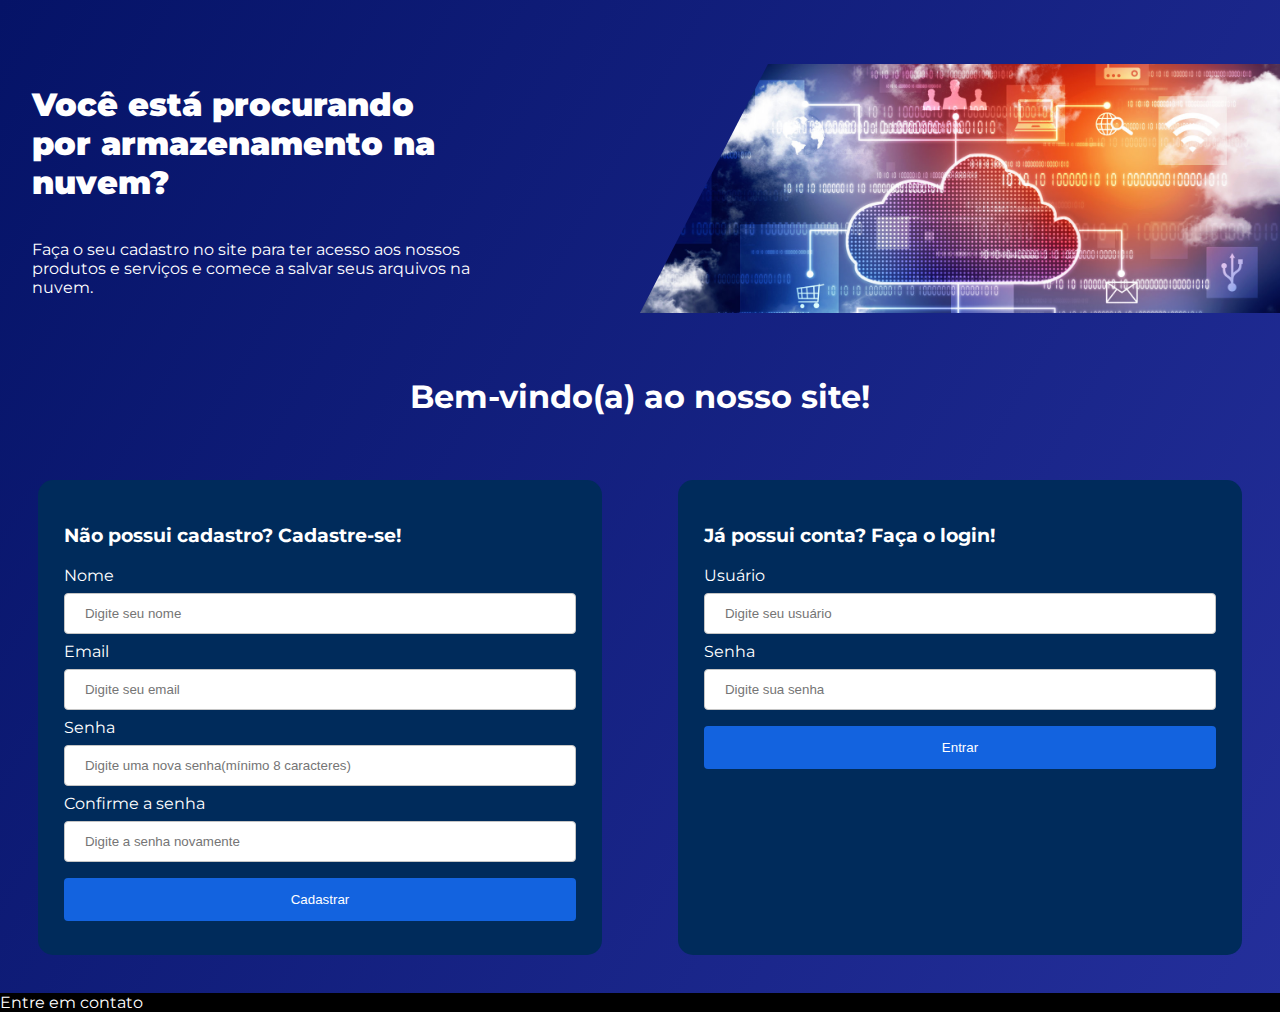
==== commit 12cb5cd7: "Add files via upload" ====
--- a/index.html
+++ b/index.html
@@ -1,2364 +1,62 @@
 <!DOCTYPE html>
-<html lang="zxx">
+<html lang="en">
 <head>
-	<!-- Meta Tag -->
-    <meta charset="utf-8">
+    <title>Início - Tela de Login</title>
+    <meta charset="UTF-8">
     <meta http-equiv="X-UA-Compatible" content="IE=edge">
-	<meta name='copyright' content=''>
-	<meta http-equiv="X-UA-Compatible" content="IE=edge">
-    <meta name="viewport" content="width=device-width, initial-scale=1, shrink-to-fit=no">
-	<!-- Title Tag  -->
-    <title>Eshop - eCommerce HTML5 Template.</title>
-	<!-- Favicon -->
-	<link rel="icon" type="image/png" href="images/favicon.png">
-	<!-- Web Font -->
-	<link href="https://fonts.googleapis.com/css?family=Poppins:200i,300,300i,400,400i,500,500i,600,600i,700,700i,800,800i,900,900i&display=swap" rel="stylesheet">
-	
-	<!-- StyleSheet -->
-	
-	<!-- Bootstrap -->
-	<link rel="stylesheet" href="css/bootstrap.css">
-	<!-- Magnific Popup -->
-    <link rel="stylesheet" href="css/magnific-popup.min.css">
-	<!-- Font Awesome -->
-    <link rel="stylesheet" href="css/font-awesome.css">
-	<!-- Fancybox -->
-	<link rel="stylesheet" href="css/jquery.fancybox.min.css">
-	<!-- Themify Icons -->
-    <link rel="stylesheet" href="css/themify-icons.css">
-	<!-- Nice Select CSS -->
-    <link rel="stylesheet" href="css/niceselect.css">
-	<!-- Animate CSS -->
-    <link rel="stylesheet" href="css/animate.css">
-	<!-- Flex Slider CSS -->
-    <link rel="stylesheet" href="css/flex-slider.min.css">
-	<!-- Owl Carousel -->
-    <link rel="stylesheet" href="css/owl-carousel.css">
-	<!-- Slicknav -->
-    <link rel="stylesheet" href="css/slicknav.min.css">
-	
-	<!-- Eshop StyleSheet -->
-	<link rel="stylesheet" href="css/reset.css">
-	<link rel="stylesheet" href="style.css">
-    <link rel="stylesheet" href="css/responsive.css">
+    <meta name="viewport" content="width=device-width, initial-scale=1.0">
+    <link rel="preconnect" href="https://fonts.googleapis.com">
+    <link rel="preconnect" href="https://fonts.gstatic.com" crossorigin>
+    <link href="https://fonts.googleapis.com/css2?family=Comfortaa:wght@300;400;500&family=Montserrat:ital,wght@0,100;0,200;0,300;0,400;0,500;0,600;0,700;0,800;0,900;1,100;1,200;1,300;1,400;1,500;1,600;1,700;1,800;1,900&display=swap" rel="stylesheet">
+    <link rel="stylesheet" href="style.css">
+</head>
 
-	
-	
-</head>
-<body class="js">
-	
-	<!-- Preloader -->
-	<div class="preloader">
-		<div class="preloader-inner">
-			<div class="preloader-icon">
-				<span></span>
-				<span></span>
-			</div>
-		</div>
-	</div>
-	<!-- End Preloader -->
-	
-	
-	<!-- Header -->
-	<header class="header shop">
-		<!-- Topbar -->
-		<div class="topbar">
-			<div class="container">
-				<div class="row">
-					<div class="col-lg-5 col-md-12 col-12">
-						<!-- Top Left -->
-						<div class="top-left">
-							<ul class="list-main">
-								<li><i class="ti-headphone-alt"></i> +060 (800) 801-582</li>
-								<li><i class="ti-email"></i> support@shophub.com</li>
-							</ul>
-						</div>
-						<!--/ End Top Left -->
-					</div>
-					<div class="col-lg-7 col-md-12 col-12">
-						<!-- Top Right -->
-						<div class="right-content">
-							<ul class="list-main">
-								<li><i class="ti-location-pin"></i> Store location</li>
-								<li><i class="ti-alarm-clock"></i> <a href="#">Daily deal</a></li>
-								<li><i class="ti-user"></i> <a href="#">My account</a></li>
-								<li><i class="ti-power-off"></i><a href="login.html#">Login</a></li>
-							</ul>
-						</div>
-						<!-- End Top Right -->
-					</div>
-				</div>
-			</div>
-		</div>
-		<!-- End Topbar -->
-		<div class="middle-inner">
-			<div class="container">
-				<div class="row">
-					<div class="col-lg-2 col-md-2 col-12">
-						<!-- Logo -->
-						<div class="logo">
-							<a href="index.html"><img src="images/logo.png" alt="logo"></a>
-						</div>
-						<!--/ End Logo -->
-						<!-- Search Form -->
-						<div class="search-top">
-							<div class="top-search"><a href="#0"><i class="ti-search"></i></a></div>
-							<!-- Search Form -->
-							<div class="search-top">
-								<form class="search-form">
-									<input type="text" placeholder="Search here..." name="search">
-									<button value="search" type="submit"><i class="ti-search"></i></button>
-								</form>
-							</div>
-							<!--/ End Search Form -->
-						</div>
-						<!--/ End Search Form -->
-						<div class="mobile-nav"></div>
-					</div>
-					<div class="col-lg-8 col-md-7 col-12">
-						<div class="search-bar-top">
-							<div class="search-bar">
-								<select>
-									<option selected="selected">All Category</option>
-									<option>watch</option>
-									<option>mobile</option>
-									<option>kid’s item</option>
-								</select>
-								<form>
-									<input name="search" placeholder="Search Products Here....." type="search">
-									<button class="btnn"><i class="ti-search"></i></button>
-								</form>
-							</div>
-						</div>
-					</div>
-					<div class="col-lg-2 col-md-3 col-12">
-						<div class="right-bar">
-							<!-- Search Form -->
-							<div class="sinlge-bar">
-								<a href="#" class="single-icon"><i class="fa fa-heart-o" aria-hidden="true"></i></a>
-							</div>
-							<div class="sinlge-bar">
-								<a href="#" class="single-icon"><i class="fa fa-user-circle-o" aria-hidden="true"></i></a>
-							</div>
-							<div class="sinlge-bar shopping">
-								<a href="#" class="single-icon"><i class="ti-bag"></i> <span class="total-count">2</span></a>
-								<!-- Shopping Item -->
-								<div class="shopping-item">
-									<div class="dropdown-cart-header">
-										<span>2 Items</span>
-										<a href="#">View Cart</a>
-									</div>
-									<ul class="shopping-list">
-										<li>
-											<a href="#" class="remove" title="Remove this item"><i class="fa fa-remove"></i></a>
-											<a class="cart-img" href="#"><img src="https://via.placeholder.com/70x70" alt="#"></a>
-											<h4><a href="#">Woman Ring</a></h4>
-											<p class="quantity">1x - <span class="amount">$99.00</span></p>
-										</li>
-										<li>
-											<a href="#" class="remove" title="Remove this item"><i class="fa fa-remove"></i></a>
-											<a class="cart-img" href="#"><img src="https://via.placeholder.com/70x70" alt="#"></a>
-											<h4><a href="#">Woman Necklace</a></h4>
-											<p class="quantity">1x - <span class="amount">$35.00</span></p>
-										</li>
-									</ul>
-									<div class="bottom">
-										<div class="total">
-											<span>Total</span>
-											<span class="total-amount">$134.00</span>
-										</div>
-										<a href="checkout.html" class="btn animate">Checkout</a>
-									</div>
-								</div>
-								<!--/ End Shopping Item -->
-							</div>
-						</div>
-					</div>
-				</div>
-			</div>
-		</div>
-		<!-- Header Inner -->
-		<div class="header-inner">
-			<div class="container">
-				<div class="cat-nav-head">
-					<div class="row">
-						<div class="col-lg-3">
-							<div class="all-category">
-								<h3 class="cat-heading"><i class="fa fa-bars" aria-hidden="true"></i>CATEGORIES</h3>
-								<ul class="main-category">
-									<li><a href="#">New Arrivals <i class="fa fa-angle-right" aria-hidden="true"></i></a>
-										<ul class="sub-category">
-											<li><a href="#">accessories</a></li>
-											<li><a href="#">best selling</a></li>
-											<li><a href="#">top 100 offer</a></li>
-											<li><a href="#">sunglass</a></li>
-											<li><a href="#">watch</a></li>
-											<li><a href="#">man’s product</a></li>
-											<li><a href="#">ladies</a></li>
-											<li><a href="#">westrn dress</a></li>
-											<li><a href="#">denim </a></li>
-										</ul>
-									</li>
-									<li class="main-mega"><a href="#">best selling <i class="fa fa-angle-right" aria-hidden="true"></i></a>
-										<ul class="mega-menu">
-											<li class="single-menu">
-												<a href="#" class="title-link">Shop Kid's</a>
-												<div class="image">
-													<img src="https://via.placeholder.com/225x155" alt="#">
-												</div>
-												<div class="inner-link">
-													<a href="#">Kids Toys</a>
-													<a href="#">Kids Travel Car</a>
-													<a href="#">Kids Color Shape</a>
-													<a href="#">Kids Tent</a>
-												</div>
-											</li>
-											<li class="single-menu">
-												<a href="#" class="title-link">Shop Men's</a>
-												<div class="image">
-													<img src="https://via.placeholder.com/225x155" alt="#">
-												</div>
-												<div class="inner-link">
-													<a href="#">Watch</a>
-													<a href="#">T-shirt</a>
-													<a href="#">Hoodies</a>
-													<a href="#">Formal Pant</a>
-												</div>
-											</li>
-											<li class="single-menu">
-												<a href="#" class="title-link">Shop Women's</a>
-												<div class="image">
-													<img src="https://via.placeholder.com/225x155" alt="#">
-												</div>
-												<div class="inner-link">
-													<a href="#">Ladies Shirt</a>
-													<a href="#">Ladies Frog</a>
-													<a href="#">Ladies Sun Glass</a>
-													<a href="#">Ladies Watch</a>
-												</div>
-											</li>
-										</ul>
-									</li>
-									<li><a href="#">accessories</a></li>
-									<li><a href="#">top 100 offer</a></li>
-									<li><a href="#">sunglass</a></li>
-									<li><a href="#">watch</a></li>
-									<li><a href="#">man’s product</a></li>
-									<li><a href="#">ladies</a></li>
-									<li><a href="#">westrn dress</a></li>
-									<li><a href="#">denim </a></li>
-								</ul>
-							</div>
-						</div>
-						<div class="col-lg-9 col-12">
-							<div class="menu-area">
-								<!-- Main Menu -->
-								<nav class="navbar navbar-expand-lg">
-									<div class="navbar-collapse">	
-										<div class="nav-inner">	
-											<ul class="nav main-menu menu navbar-nav">
-													<li class="active"><a href="#">Home</a></li>
-													<li><a href="#">Product</a></li>												
-													<li><a href="#">Service</a></li>
-													<li><a href="#">Shop<i class="ti-angle-down"></i><span class="new">New</span></a>
-														<ul class="dropdown">
-															<li><a href="cart.html">Cart</a></li>
-															<li><a href="checkout.html">Checkout</a></li>
-														</ul>
-													</li>
-													<li><a href="#">Pages</a></li>									
-													<li><a href="#">Blog<i class="ti-angle-down"></i></a>
-														<ul class="dropdown">
-															<li><a href="blog-single-sidebar.html">Blog Single Sidebar</a></li>
-														</ul>
-													</li>
-													<li><a href="contact.html">Contact Us</a></li>
-												</ul>
-										</div>
-									</div>
-								</nav>
-								<!--/ End Main Menu -->	
-							</div>
-						</div>
-					</div>
-				</div>
-			</div>
-		</div>
-		<!--/ End Header Inner -->
-	</header>
-	<!--/ End Header -->
-	
-	<!-- Slider Area -->
-	<section class="hero-slider">
-		<!-- Single Slider -->
-		<div class="single-slider">
-			<div class="container">
-				<div class="row no-gutters">
-					<div class="col-lg-9 offset-lg-3 col-12">
-						<div class="text-inner">
-							<div class="row">
-								<div class="col-lg-7 col-12">
-									<div class="hero-text">
-										<h1><span>UP TO 50% OFF </span>Shirt For Man</h1>
-										<p>Maboriosam in a nesciung eget magnae <br> dapibus disting tloctio in the find it pereri <br> odiy maboriosm.</p>
-										<div class="button">
-											<a href="#" class="btn">Shop Now!</a>
-										</div>
-									</div>
-								</div>
-							</div>
-						</div>
-					</div>
-				</div>
-			</div>
-		</div>
-		<!--/ End Single Slider -->
-	</section>
-	<!--/ End Slider Area -->
-	
-	<!-- Start Small Banner  -->
-	<section class="small-banner section">
-		<div class="container-fluid">
-			<div class="row">
-				<!-- Single Banner  -->
-				<div class="col-lg-4 col-md-6 col-12">
-					<div class="single-banner">
-						<img src="https://via.placeholder.com/600x370" alt="#">
-						<div class="content">
-							<p>Man's Collectons</p>
-							<h3>Summer travel <br> collection</h3>
-							<a href="#">Discover Now</a>
-						</div>
-					</div>
-				</div>
-				<!-- /End Single Banner  -->
-				<!-- Single Banner  -->
-				<div class="col-lg-4 col-md-6 col-12">
-					<div class="single-banner">
-						<img src="https://via.placeholder.com/600x370" alt="#">
-						<div class="content">
-							<p>Bag Collectons</p>
-							<h3>Awesome Bag <br> 2020</h3>
-							<a href="#">Shop Now</a>
-						</div>
-					</div>
-				</div>
-				<!-- /End Single Banner  -->
-				<!-- Single Banner  -->
-				<div class="col-lg-4 col-12">
-					<div class="single-banner tab-height">
-						<img src="https://via.placeholder.com/600x370" alt="#">
-						<div class="content">
-							<p>Flash Sale</p>
-							<h3>Mid Season <br> Up to <span>40%</span> Off</h3>
-							<a href="#">Discover Now</a>
-						</div>
-					</div>
-				</div>
-				<!-- /End Single Banner  -->
-			</div>
-		</div>
-	</section>
-	<!-- End Small Banner -->
-	
-	<!-- Start Product Area -->
-    <div class="product-area section">
-            <div class="container">
-				<div class="row">
-					<div class="col-12">
-						<div class="section-title">
-							<h2>Trending Item</h2>
-						</div>
-					</div>
-				</div>
-				<div class="row">
-					<div class="col-12">
-						<div class="product-info">
-							<div class="nav-main">
-								<!-- Tab Nav -->
-								<ul class="nav nav-tabs" id="myTab" role="tablist">
-									<li class="nav-item"><a class="nav-link active" data-toggle="tab" href="#man" role="tab">Man</a></li>
-									<li class="nav-item"><a class="nav-link" data-toggle="tab" href="#women" role="tab">Woman</a></li>
-									<li class="nav-item"><a class="nav-link" data-toggle="tab" href="#kids" role="tab">Kids</a></li>
-									<li class="nav-item"><a class="nav-link" data-toggle="tab" href="#accessories" role="tab">Accessories</a></li>
-									<li class="nav-item"><a class="nav-link" data-toggle="tab" href="#essential" role="tab">Essential</a></li>
-									<li class="nav-item"><a class="nav-link" data-toggle="tab" href="#prices" role="tab">Prices</a></li>
-								</ul>
-								<!--/ End Tab Nav -->
-							</div>
-							<div class="tab-content" id="myTabContent">
-								<!-- Start Single Tab -->
-								<div class="tab-pane fade show active" id="man" role="tabpanel">
-									<div class="tab-single">
-										<div class="row">
-											<div class="col-xl-3 col-lg-4 col-md-4 col-12">
-												<div class="single-product">
-													<div class="product-img">
-														<a href="product-details.html">
-															<img class="default-img" src="https://via.placeholder.com/550x750" alt="#">
-															<img class="hover-img" src="https://via.placeholder.com/550x750" alt="#">
-														</a>
-														<div class="button-head">
-															<div class="product-action">
-																<a data-toggle="modal" data-target="#exampleModal" title="Quick View" href="#"><i class=" ti-eye"></i><span>Quick Shop</span></a>
-																<a title="Wishlist" href="#"><i class=" ti-heart "></i><span>Add to Wishlist</span></a>
-																<a title="Compare" href="#"><i class="ti-bar-chart-alt"></i><span>Add to Compare</span></a>
-															</div>
-															<div class="product-action-2">
-																<a title="Add to cart" href="#">Add to cart</a>
-															</div>
-														</div>
-													</div>
-													<div class="product-content">
-														<h3><a href="product-details.html">Women Hot Collection</a></h3>
-														<div class="product-price">
-															<span>$29.00</span>
-														</div>
-													</div>
-												</div>
-											</div>
-											<div class="col-xl-3 col-lg-4 col-md-4 col-12">
-												<div class="single-product">
-													<div class="product-img">
-														<a href="product-details.html">
-															<img class="default-img" src="https://via.placeholder.com/550x750" alt="#">
-															<img class="hover-img" src="https://via.placeholder.com/550x750" alt="#">
-														</a>
-														<div class="button-head">
-															<div class="product-action">
-																<a data-toggle="modal" data-target="#exampleModal" title="Quick View" href="#"><i class=" ti-eye"></i><span>Quick Shop</span></a>
-																<a title="Wishlist" href="#"><i class=" ti-heart "></i><span>Add to Wishlist</span></a>
-																<a title="Compare" href="#"><i class="ti-bar-chart-alt"></i><span>Add to Compare</span></a>
-															</div>
-															<div class="product-action-2">
-																<a title="Add to cart" href="#">Add to cart</a>
-															</div>
-														</div>
-													</div>
-													<div class="product-content">
-														<h3><a href="product-details.html">Awesome Pink Show</a></h3>
-														<div class="product-price">
-															<span>$29.00</span>
-														</div>
-													</div>
-												</div>
-											</div>
-											<div class="col-xl-3 col-lg-4 col-md-4 col-12">
-												<div class="single-product">
-													<div class="product-img">
-														<a href="product-details.html">
-															<img class="default-img" src="https://via.placeholder.com/550x750" alt="#">
-															<img class="hover-img" src="https://via.placeholder.com/550x750" alt="#">
-														</a>
-														<div class="button-head">
-															<div class="product-action">
-																<a data-toggle="modal" data-target="#exampleModal" title="Quick View" href="#"><i class=" ti-eye"></i><span>Quick Shop</span></a>
-																<a title="Wishlist" href="#"><i class=" ti-heart "></i><span>Add to Wishlist</span></a>
-																<a title="Compare" href="#"><i class="ti-bar-chart-alt"></i><span>Add to Compare</span></a>
-															</div>
-															<div class="product-action-2">
-																<a title="Add to cart" href="#">Add to cart</a>
-															</div>
-														</div>
-													</div>
-													<div class="product-content">
-														<h3><a href="product-details.html">Awesome Bags Collection</a></h3>
-														<div class="product-price">
-															<span>$29.00</span>
-														</div>
-													</div>
-												</div>
-											</div>
-											<div class="col-xl-3 col-lg-4 col-md-4 col-12">
-												<div class="single-product">
-													<div class="product-img">
-														<a href="product-details.html">
-															<img class="default-img" src="https://via.placeholder.com/550x750" alt="#">
-															<img class="hover-img" src="https://via.placeholder.com/550x750" alt="#">
-															<span class="new">New</span>
-														</a>
-														<div class="button-head">
-															<div class="product-action">
-																<a data-toggle="modal" data-target="#exampleModal" title="Quick View" href="#"><i class=" ti-eye"></i><span>Quick Shop</span></a>
-																<a title="Wishlist" href="#"><i class=" ti-heart "></i><span>Add to Wishlist</span></a>
-																<a title="Compare" href="#"><i class="ti-bar-chart-alt"></i><span>Add to Compare</span></a>
-															</div>
-															<div class="product-action-2">
-																<a title="Add to cart" href="#">Add to cart</a>
-															</div>
-														</div>
-													</div>
-													<div class="product-content">
-														<h3><a href="product-details.html">Women Pant Collectons</a></h3>
-														<div class="product-price">
-															<span>$29.00</span>
-														</div>
-													</div>
-												</div>
-											</div>
-											<div class="col-xl-3 col-lg-4 col-md-4 col-12">
-												<div class="single-product">
-													<div class="product-img">
-														<a href="product-details.html">
-															<img class="default-img" src="https://via.placeholder.com/550x750" alt="#">
-															<img class="hover-img" src="https://via.placeholder.com/550x750" alt="#">
-														</a>
-														<div class="button-head">
-															<div class="product-action">
-																<a data-toggle="modal" data-target="#exampleModal" title="Quick View" href="#"><i class=" ti-eye"></i><span>Quick Shop</span></a>
-																<a title="Wishlist" href="#"><i class=" ti-heart "></i><span>Add to Wishlist</span></a>
-																<a title="Compare" href="#"><i class="ti-bar-chart-alt"></i><span>Add to Compare</span></a>
-															</div>
-															<div class="product-action-2">
-																<a title="Add to cart" href="#">Add to cart</a>
-															</div>
-														</div>
-													</div>
-													<div class="product-content">
-														<h3><a href="product-details.html">Awesome Bags Collection</a></h3>
-														<div class="product-price">
-															<span>$29.00</span>
-														</div>
-													</div>
-												</div>
-											</div>
-											<div class="col-xl-3 col-lg-4 col-md-4 col-12">
-												<div class="single-product">
-													<div class="product-img">
-														<a href="product-details.html">
-															<img class="default-img" src="https://via.placeholder.com/550x750" alt="#">
-															<img class="hover-img" src="https://via.placeholder.com/550x750" alt="#">
-															<span class="price-dec">30% Off</span>
-														</a>
-														<div class="button-head">
-															<div class="product-action">
-																<a data-toggle="modal" data-target="#exampleModal" title="Quick View" href="#"><i class=" ti-eye"></i><span>Quick Shop</span></a>
-																<a title="Wishlist" href="#"><i class=" ti-heart "></i><span>Add to Wishlist</span></a>
-																<a title="Compare" href="#"><i class="ti-bar-chart-alt"></i><span>Add to Compare</span></a>
-															</div>
-															<div class="product-action-2">
-																<a title="Add to cart" href="#">Add to cart</a>
-															</div>
-														</div>
-													</div>
-													<div class="product-content">
-														<h3><a href="product-details.html">Awesome Cap For Women</a></h3>
-														<div class="product-price">
-															<span>$29.00</span>
-														</div>
-													</div>
-												</div>
-											</div>
-											<div class="col-xl-3 col-lg-4 col-md-4 col-12">
-												<div class="single-product">
-													<div class="product-img">
-														<a href="product-details.html">
-															<img class="default-img" src="https://via.placeholder.com/550x750" alt="#">
-															<img class="hover-img" src="https://via.placeholder.com/550x750" alt="#">
-														</a>
-														<div class="button-head">
-															<div class="product-action">
-																<a data-toggle="modal" data-target="#exampleModal" title="Quick View" href="#"><i class=" ti-eye"></i><span>Quick Shop</span></a>
-																<a title="Wishlist" href="#"><i class=" ti-heart "></i><span>Add to Wishlist</span></a>
-																<a title="Compare" href="#"><i class="ti-bar-chart-alt"></i><span>Add to Compare</span></a>
-															</div>
-															<div class="product-action-2">
-																<a title="Add to cart" href="#">Add to cart</a>
-															</div>
-														</div>
-													</div>
-													<div class="product-content">
-														<h3><a href="product-details.html">Polo Dress For Women</a></h3>
-														<div class="product-price">
-															<span>$29.00</span>
-														</div>
-													</div>
-												</div>
-											</div>
-											<div class="col-xl-3 col-lg-4 col-md-4 col-12">
-												<div class="single-product">
-													<div class="product-img">
-														<a href="product-details.html">
-															<img class="default-img" src="https://via.placeholder.com/550x750" alt="#">
-															<img class="hover-img" src="https://via.placeholder.com/550x750" alt="#">
-															<span class="out-of-stock">Hot</span>
-														</a>
-														<div class="button-head">
-															<div class="product-action">
-																<a data-toggle="modal" data-target="#exampleModal" title="Quick View" href="#"><i class=" ti-eye"></i><span>Quick Shop</span></a>
-																<a title="Wishlist" href="#"><i class=" ti-heart "></i><span>Add to Wishlist</span></a>
-																<a title="Compare" href="#"><i class="ti-bar-chart-alt"></i><span>Add to Compare</span></a>
-															</div>
-															<div class="product-action-2">
-																<a title="Add to cart" href="#">Add to cart</a>
-															</div>
-														</div>
-													</div>
-													<div class="product-content">
-														<h3><a href="product-details.html">Black Sunglass For Women</a></h3>
-														<div class="product-price">
-															<span class="old">$60.00</span>
-															<span>$50.00</span>
-														</div>
-													</div>
-												</div>
-											</div>
-										</div>
-									</div>
-								</div>
-								<!--/ End Single Tab -->
-								<!-- Start Single Tab -->
-								<div class="tab-pane fade" id="women" role="tabpanel">
-									<div class="tab-single">
-										<div class="row">
-											<div class="col-xl-3 col-lg-4 col-md-4 col-12">
-												<div class="single-product">
-													<div class="product-img">
-														<a href="product-details.html">
-															<img class="default-img" src="https://via.placeholder.com/550x750" alt="#">
-															<img class="hover-img" src="https://via.placeholder.com/550x750" alt="#">
-														</a>
-														<div class="button-head">
-															<div class="product-action">
-																<a data-toggle="modal" data-target="#exampleModal" title="Quick View" href="#"><i class=" ti-eye"></i><span>Quick Shop</span></a>
-																<a title="Wishlist" href="#"><i class=" ti-heart "></i><span>Add to Wishlist</span></a>
-																<a title="Compare" href="#"><i class="ti-bar-chart-alt"></i><span>Add to Compare</span></a>
-															</div>
-															<div class="product-action-2">
-																<a title="Add to cart" href="#">Add to cart</a>
-															</div>
-														</div>
-													</div>
-													<div class="product-content">
-														<h3><a href="product-details.html">Women Hot Collection</a></h3>
-														<div class="product-price">
-															<span>$29.00</span>
-														</div>
-													</div>
-												</div>
-											</div>
-											<div class="col-xl-3 col-lg-4 col-md-4 col-12">
-												<div class="single-product">
-													<div class="product-img">
-														<a href="product-details.html">
-															<img class="default-img" src="https://via.placeholder.com/550x750" alt="#">
-															<img class="hover-img" src="https://via.placeholder.com/550x750" alt="#">
-														</a>
-														<div class="button-head">
-															<div class="product-action">
-																<a data-toggle="modal" data-target="#exampleModal" title="Quick View" href="#"><i class=" ti-eye"></i><span>Quick Shop</span></a>
-																<a title="Wishlist" href="#"><i class=" ti-heart "></i><span>Add to Wishlist</span></a>
-																<a title="Compare" href="#"><i class="ti-bar-chart-alt"></i><span>Add to Compare</span></a>
-															</div>
-															<div class="product-action-2">
-																<a title="Add to cart" href="#">Add to cart</a>
-															</div>
-														</div>
-													</div>
-													<div class="product-content">
-														<h3><a href="product-details.html">Awesome Pink Show</a></h3>
-														<div class="product-price">
-															<span>$29.00</span>
-														</div>
-													</div>
-												</div>
-											</div>
-											<div class="col-xl-3 col-lg-4 col-md-4 col-12">
-												<div class="single-product">
-													<div class="product-img">
-														<a href="product-details.html">
-															<img class="default-img" src="https://via.placeholder.com/550x750" alt="#">
-															<img class="hover-img" src="https://via.placeholder.com/550x750" alt="#">
-														</a>
-														<div class="button-head">
-															<div class="product-action">
-																<a data-toggle="modal" data-target="#exampleModal" title="Quick View" href="#"><i class=" ti-eye"></i><span>Quick Shop</span></a>
-																<a title="Wishlist" href="#"><i class=" ti-heart "></i><span>Add to Wishlist</span></a>
-																<a title="Compare" href="#"><i class="ti-bar-chart-alt"></i><span>Add to Compare</span></a>
-															</div>
-															<div class="product-action-2">
-																<a title="Add to cart" href="#">Add to cart</a>
-															</div>
-														</div>
-													</div>
-													<div class="product-content">
-														<h3><a href="product-details.html">Awesome Bags Collection</a></h3>
-														<div class="product-price">
-															<span>$29.00</span>
-														</div>
-													</div>
-												</div>
-											</div>
-											<div class="col-xl-3 col-lg-4 col-md-4 col-12">
-												<div class="single-product">
-													<div class="product-img">
-														<a href="product-details.html">
-															<img class="default-img" src="https://via.placeholder.com/550x750" alt="#">
-															<img class="hover-img" src="https://via.placeholder.com/550x750" alt="#">
-															<span class="new">New</span>
-														</a>
-														<div class="button-head">
-															<div class="product-action">
-																<a data-toggle="modal" data-target="#exampleModal" title="Quick View" href="#"><i class=" ti-eye"></i><span>Quick Shop</span></a>
-																<a title="Wishlist" href="#"><i class=" ti-heart "></i><span>Add to Wishlist</span></a>
-																<a title="Compare" href="#"><i class="ti-bar-chart-alt"></i><span>Add to Compare</span></a>
-															</div>
-															<div class="product-action-2">
-																<a title="Add to cart" href="#">Add to cart</a>
-															</div>
-														</div>
-													</div>
-													<div class="product-content">
-														<h3><a href="product-details.html">Women Pant Collectons</a></h3>
-														<div class="product-price">
-															<span>$29.00</span>
-														</div>
-													</div>
-												</div>
-											</div>
-											<div class="col-xl-3 col-lg-4 col-md-4 col-12">
-												<div class="single-product">
-													<div class="product-img">
-														<a href="product-details.html">
-															<img class="default-img" src="https://via.placeholder.com/550x750" alt="#">
-															<img class="hover-img" src="https://via.placeholder.com/550x750" alt="#">
-														</a>
-														<div class="button-head">
-															<div class="product-action">
-																<a data-toggle="modal" data-target="#exampleModal" title="Quick View" href="#"><i class=" ti-eye"></i><span>Quick Shop</span></a>
-																<a title="Wishlist" href="#"><i class=" ti-heart "></i><span>Add to Wishlist</span></a>
-																<a title="Compare" href="#"><i class="ti-bar-chart-alt"></i><span>Add to Compare</span></a>
-															</div>
-															<div class="product-action-2">
-																<a title="Add to cart" href="#">Add to cart</a>
-															</div>
-														</div>
-													</div>
-													<div class="product-content">
-														<h3><a href="product-details.html">Awesome Bags Collection</a></h3>
-														<div class="product-price">
-															<span>$29.00</span>
-														</div>
-													</div>
-												</div>
-											</div>
-											<div class="col-xl-3 col-lg-4 col-md-4 col-12">
-												<div class="single-product">
-													<div class="product-img">
-														<a href="product-details.html">
-															<img class="default-img" src="https://via.placeholder.com/550x750" alt="#">
-															<img class="hover-img" src="https://via.placeholder.com/550x750" alt="#">
-															<span class="price-dec">30% Off</span>
-														</a>
-														<div class="button-head">
-															<div class="product-action">
-																<a data-toggle="modal" data-target="#exampleModal" title="Quick View" href="#"><i class=" ti-eye"></i><span>Quick Shop</span></a>
-																<a title="Wishlist" href="#"><i class=" ti-heart "></i><span>Add to Wishlist</span></a>
-																<a title="Compare" href="#"><i class="ti-bar-chart-alt"></i><span>Add to Compare</span></a>
-															</div>
-															<div class="product-action-2">
-																<a title="Add to cart" href="#">Add to cart</a>
-															</div>
-														</div>
-													</div>
-													<div class="product-content">
-														<h3><a href="product-details.html">Awesome Cap For Women</a></h3>
-														<div class="product-price">
-															<span>$29.00</span>
-														</div>
-													</div>
-												</div>
-											</div>
-											<div class="col-xl-3 col-lg-4 col-md-4 col-12">
-												<div class="single-product">
-													<div class="product-img">
-														<a href="product-details.html">
-															<img class="default-img" src="https://via.placeholder.com/550x750" alt="#">
-															<img class="hover-img" src="https://via.placeholder.com/550x750" alt="#">
-														</a>
-														<div class="button-head">
-															<div class="product-action">
-																<a data-toggle="modal" data-target="#exampleModal" title="Quick View" href="#"><i class=" ti-eye"></i><span>Quick Shop</span></a>
-																<a title="Wishlist" href="#"><i class=" ti-heart "></i><span>Add to Wishlist</span></a>
-																<a title="Compare" href="#"><i class="ti-bar-chart-alt"></i><span>Add to Compare</span></a>
-															</div>
-															<div class="product-action-2">
-																<a title="Add to cart" href="#">Add to cart</a>
-															</div>
-														</div>
-													</div>
-													<div class="product-content">
-														<h3><a href="product-details.html">Polo Dress For Women</a></h3>
-														<div class="product-price">
-															<span>$29.00</span>
-														</div>
-													</div>
-												</div>
-											</div>
-											<div class="col-xl-3 col-lg-4 col-md-4 col-12">
-												<div class="single-product">
-													<div class="product-img">
-														<a href="product-details.html">
-															<img class="default-img" src="https://via.placeholder.com/550x750" alt="#">
-															<img class="hover-img" src="https://via.placeholder.com/550x750" alt="#">
-															<span class="out-of-stock">Hot</span>
-														</a>
-														<div class="button-head">
-															<div class="product-action">
-																<a data-toggle="modal" data-target="#exampleModal" title="Quick View" href="#"><i class=" ti-eye"></i><span>Quick Shop</span></a>
-																<a title="Wishlist" href="#"><i class=" ti-heart "></i><span>Add to Wishlist</span></a>
-																<a title="Compare" href="#"><i class="ti-bar-chart-alt"></i><span>Add to Compare</span></a>
-															</div>
-															<div class="product-action-2">
-																<a title="Add to cart" href="#">Add to cart</a>
-															</div>
-														</div>
-													</div>
-													<div class="product-content">
-														<h3><a href="product-details.html">Black Sunglass For Women</a></h3>
-														<div class="product-price">
-															<span class="old">$60.00</span>
-															<span>$50.00</span>
-														</div>
-													</div>
-												</div>
-											</div>
-										</div>
-									</div>
-								</div>
-								<!--/ End Single Tab -->
-								<!-- Start Single Tab -->
-								<div class="tab-pane fade" id="kids" role="tabpanel">
-									<div class="tab-single">
-										<div class="row">
-											<div class="col-xl-3 col-lg-4 col-md-4 col-12">
-												<div class="single-product">
-													<div class="product-img">
-														<a href="product-details.html">
-															<img class="default-img" src="https://via.placeholder.com/550x750" alt="#">
-															<img class="hover-img" src="https://via.placeholder.com/550x750" alt="#">
-														</a>
-														<div class="button-head">
-															<div class="product-action">
-																<a data-toggle="modal" data-target="#exampleModal" title="Quick View" href="#"><i class=" ti-eye"></i><span>Quick Shop</span></a>
-																<a title="Wishlist" href="#"><i class=" ti-heart "></i><span>Add to Wishlist</span></a>
-																<a title="Compare" href="#"><i class="ti-bar-chart-alt"></i><span>Add to Compare</span></a>
-															</div>
-															<div class="product-action-2">
-																<a title="Add to cart" href="#">Add to cart</a>
-															</div>
-														</div>
-													</div>
-													<div class="product-content">
-														<h3><a href="product-details.html">Women Hot Collection</a></h3>
-														<div class="product-price">
-															<span>$29.00</span>
-														</div>
-													</div>
-												</div>
-											</div>
-											<div class="col-xl-3 col-lg-4 col-md-4 col-12">
-												<div class="single-product">
-													<div class="product-img">
-														<a href="product-details.html">
-															<img class="default-img" src="https://via.placeholder.com/550x750" alt="#">
-															<img class="hover-img" src="https://via.placeholder.com/550x750" alt="#">
-														</a>
-														<div class="button-head">
-															<div class="product-action">
-																<a data-toggle="modal" data-target="#exampleModal" title="Quick View" href="#"><i class=" ti-eye"></i><span>Quick Shop</span></a>
-																<a title="Wishlist" href="#"><i class=" ti-heart "></i><span>Add to Wishlist</span></a>
-																<a title="Compare" href="#"><i class="ti-bar-chart-alt"></i><span>Add to Compare</span></a>
-															</div>
-															<div class="product-action-2">
-																<a title="Add to cart" href="#">Add to cart</a>
-															</div>
-														</div>
-													</div>
-													<div class="product-content">
-														<h3><a href="product-details.html">Awesome Pink Show</a></h3>
-														<div class="product-price">
-															<span>$29.00</span>
-														</div>
-													</div>
-												</div>
-											</div>
-											<div class="col-xl-3 col-lg-4 col-md-4 col-12">
-												<div class="single-product">
-													<div class="product-img">
-														<a href="product-details.html">
-															<img class="default-img" src="https://via.placeholder.com/550x750" alt="#">
-															<img class="hover-img" src="https://via.placeholder.com/550x750" alt="#">
-														</a>
-														<div class="button-head">
-															<div class="product-action">
-																<a data-toggle="modal" data-target="#exampleModal" title="Quick View" href="#"><i class=" ti-eye"></i><span>Quick Shop</span></a>
-																<a title="Wishlist" href="#"><i class=" ti-heart "></i><span>Add to Wishlist</span></a>
-																<a title="Compare" href="#"><i class="ti-bar-chart-alt"></i><span>Add to Compare</span></a>
-															</div>
-															<div class="product-action-2">
-																<a title="Add to cart" href="#">Add to cart</a>
-															</div>
-														</div>
-													</div>
-													<div class="product-content">
-														<h3><a href="product-details.html">Awesome Bags Collection</a></h3>
-														<div class="product-price">
-															<span>$29.00</span>
-														</div>
-													</div>
-												</div>
-											</div>
-											<div class="col-xl-3 col-lg-4 col-md-4 col-12">
-												<div class="single-product">
-													<div class="product-img">
-														<a href="product-details.html">
-															<img class="default-img" src="https://via.placeholder.com/550x750" alt="#">
-															<img class="hover-img" src="https://via.placeholder.com/550x750" alt="#">
-															<span class="new">New</span>
-														</a>
-														<div class="button-head">
-															<div class="product-action">
-																<a data-toggle="modal" data-target="#exampleModal" title="Quick View" href="#"><i class=" ti-eye"></i><span>Quick Shop</span></a>
-																<a title="Wishlist" href="#"><i class=" ti-heart "></i><span>Add to Wishlist</span></a>
-																<a title="Compare" href="#"><i class="ti-bar-chart-alt"></i><span>Add to Compare</span></a>
-															</div>
-															<div class="product-action-2">
-																<a title="Add to cart" href="#">Add to cart</a>
-															</div>
-														</div>
-													</div>
-													<div class="product-content">
-														<h3><a href="product-details.html">Women Pant Collectons</a></h3>
-														<div class="product-price">
-															<span>$29.00</span>
-														</div>
-													</div>
-												</div>
-											</div>
-											<div class="col-xl-3 col-lg-4 col-md-4 col-12">
-												<div class="single-product">
-													<div class="product-img">
-														<a href="product-details.html">
-															<img class="default-img" src="https://via.placeholder.com/550x750" alt="#">
-															<img class="hover-img" src="https://via.placeholder.com/550x750" alt="#">
-														</a>
-														<div class="button-head">
-															<div class="product-action">
-																<a data-toggle="modal" data-target="#exampleModal" title="Quick View" href="#"><i class=" ti-eye"></i><span>Quick Shop</span></a>
-																<a title="Wishlist" href="#"><i class=" ti-heart "></i><span>Add to Wishlist</span></a>
-																<a title="Compare" href="#"><i class="ti-bar-chart-alt"></i><span>Add to Compare</span></a>
-															</div>
-															<div class="product-action-2">
-																<a title="Add to cart" href="#">Add to cart</a>
-															</div>
-														</div>
-													</div>
-													<div class="product-content">
-														<h3><a href="product-details.html">Awesome Bags Collection</a></h3>
-														<div class="product-price">
-															<span>$29.00</span>
-														</div>
-													</div>
-												</div>
-											</div>
-											<div class="col-xl-3 col-lg-4 col-md-4 col-12">
-												<div class="single-product">
-													<div class="product-img">
-														<a href="product-details.html">
-															<img class="default-img" src="https://via.placeholder.com/550x750" alt="#">
-															<img class="hover-img" src="https://via.placeholder.com/550x750" alt="#">
-															<span class="price-dec">30% Off</span>
-														</a>
-														<div class="button-head">
-															<div class="product-action">
-																<a data-toggle="modal" data-target="#exampleModal" title="Quick View" href="#"><i class=" ti-eye"></i><span>Quick Shop</span></a>
-																<a title="Wishlist" href="#"><i class=" ti-heart "></i><span>Add to Wishlist</span></a>
-																<a title="Compare" href="#"><i class="ti-bar-chart-alt"></i><span>Add to Compare</span></a>
-															</div>
-															<div class="product-action-2">
-																<a title="Add to cart" href="#">Add to cart</a>
-															</div>
-														</div>
-													</div>
-													<div class="product-content">
-														<h3><a href="product-details.html">Awesome Cap For Women</a></h3>
-														<div class="product-price">
-															<span>$29.00</span>
-														</div>
-													</div>
-												</div>
-											</div>
-											<div class="col-xl-3 col-lg-4 col-md-4 col-12">
-												<div class="single-product">
-													<div class="product-img">
-														<a href="product-details.html">
-															<img class="default-img" src="https://via.placeholder.com/550x750" alt="#">
-															<img class="hover-img" src="https://via.placeholder.com/550x750" alt="#">
-														</a>
-														<div class="button-head">
-															<div class="product-action">
-																<a data-toggle="modal" data-target="#exampleModal" title="Quick View" href="#"><i class=" ti-eye"></i><span>Quick Shop</span></a>
-																<a title="Wishlist" href="#"><i class=" ti-heart "></i><span>Add to Wishlist</span></a>
-																<a title="Compare" href="#"><i class="ti-bar-chart-alt"></i><span>Add to Compare</span></a>
-															</div>
-															<div class="product-action-2">
-																<a title="Add to cart" href="#">Add to cart</a>
-															</div>
-														</div>
-													</div>
-													<div class="product-content">
-														<h3><a href="product-details.html">Polo Dress For Women</a></h3>
-														<div class="product-price">
-															<span>$29.00</span>
-														</div>
-													</div>
-												</div>
-											</div>
-											<div class="col-xl-3 col-lg-4 col-md-4 col-12">
-												<div class="single-product">
-													<div class="product-img">
-														<a href="product-details.html">
-															<img class="default-img" src="https://via.placeholder.com/550x750" alt="#">
-															<img class="hover-img" src="https://via.placeholder.com/550x750" alt="#">
-															<span class="out-of-stock">Hot</span>
-														</a>
-														<div class="button-head">
-															<div class="product-action">
-																<a data-toggle="modal" data-target="#exampleModal" title="Quick View" href="#"><i class=" ti-eye"></i><span>Quick Shop</span></a>
-																<a title="Wishlist" href="#"><i class=" ti-heart "></i><span>Add to Wishlist</span></a>
-																<a title="Compare" href="#"><i class="ti-bar-chart-alt"></i><span>Add to Compare</span></a>
-															</div>
-															<div class="product-action-2">
-																<a title="Add to cart" href="#">Add to cart</a>
-															</div>
-														</div>
-													</div>
-													<div class="product-content">
-														<h3><a href="product-details.html">Black Sunglass For Women</a></h3>
-														<div class="product-price">
-															<span class="old">$60.00</span>
-															<span>$50.00</span>
-														</div>
-													</div>
-												</div>
-											</div>
-										</div>
-									</div>
-								</div>
-								<!--/ End Single Tab -->
-								<!-- Start Single Tab -->
-								<div class="tab-pane fade" id="accessories" role="tabpanel">
-									<div class="tab-single">
-										<div class="row">
-											<div class="col-xl-3 col-lg-4 col-md-4 col-12">
-												<div class="single-product">
-													<div class="product-img">
-														<a href="product-details.html">
-															<img class="default-img" src="https://via.placeholder.com/550x750" alt="#">
-															<img class="hover-img" src="https://via.placeholder.com/550x750" alt="#">
-														</a>
-														<div class="button-head">
-															<div class="product-action">
-																<a data-toggle="modal" data-target="#exampleModal" title="Quick View" href="#"><i class=" ti-eye"></i><span>Quick Shop</span></a>
-																<a title="Wishlist" href="#"><i class=" ti-heart "></i><span>Add to Wishlist</span></a>
-																<a title="Compare" href="#"><i class="ti-bar-chart-alt"></i><span>Add to Compare</span></a>
-															</div>
-															<div class="product-action-2">
-																<a title="Add to cart" href="#">Add to cart</a>
-															</div>
-														</div>
-													</div>
-													<div class="product-content">
-														<h3><a href="product-details.html">Women Hot Collection</a></h3>
-														<div class="product-price">
-															<span>$29.00</span>
-														</div>
-													</div>
-												</div>
-											</div>
-											<div class="col-xl-3 col-lg-4 col-md-4 col-12">
-												<div class="single-product">
-													<div class="product-img">
-														<a href="product-details.html">
-															<img class="default-img" src="https://via.placeholder.com/550x750" alt="#">
-															<img class="hover-img" src="https://via.placeholder.com/550x750" alt="#">
-														</a>
-														<div class="button-head">
-															<div class="product-action">
-																<a data-toggle="modal" data-target="#exampleModal" title="Quick View" href="#"><i class=" ti-eye"></i><span>Quick Shop</span></a>
-																<a title="Wishlist" href="#"><i class=" ti-heart "></i><span>Add to Wishlist</span></a>
-																<a title="Compare" href="#"><i class="ti-bar-chart-alt"></i><span>Add to Compare</span></a>
-															</div>
-															<div class="product-action-2">
-																<a title="Add to cart" href="#">Add to cart</a>
-															</div>
-														</div>
-													</div>
-													<div class="product-content">
-														<h3><a href="product-details.html">Awesome Pink Show</a></h3>
-														<div class="product-price">
-															<span>$29.00</span>
-														</div>
-													</div>
-												</div>
-											</div>
-											<div class="col-xl-3 col-lg-4 col-md-4 col-12">
-												<div class="single-product">
-													<div class="product-img">
-														<a href="product-details.html">
-															<img class="default-img" src="https://via.placeholder.com/550x750" alt="#">
-															<img class="hover-img" src="https://via.placeholder.com/550x750" alt="#">
-														</a>
-														<div class="button-head">
-															<div class="product-action">
-																<a data-toggle="modal" data-target="#exampleModal" title="Quick View" href="#"><i class=" ti-eye"></i><span>Quick Shop</span></a>
-																<a title="Wishlist" href="#"><i class=" ti-heart "></i><span>Add to Wishlist</span></a>
-																<a title="Compare" href="#"><i class="ti-bar-chart-alt"></i><span>Add to Compare</span></a>
-															</div>
-															<div class="product-action-2">
-																<a title="Add to cart" href="#">Add to cart</a>
-															</div>
-														</div>
-													</div>
-													<div class="product-content">
-														<h3><a href="product-details.html">Awesome Bags Collection</a></h3>
-														<div class="product-price">
-															<span>$29.00</span>
-														</div>
-													</div>
-												</div>
-											</div>
-											<div class="col-xl-3 col-lg-4 col-md-4 col-12">
-												<div class="single-product">
-													<div class="product-img">
-														<a href="product-details.html">
-															<img class="default-img" src="https://via.placeholder.com/550x750" alt="#">
-															<img class="hover-img" src="https://via.placeholder.com/550x750" alt="#">
-															<span class="new">New</span>
-														</a>
-														<div class="button-head">
-															<div class="product-action">
-																<a data-toggle="modal" data-target="#exampleModal" title="Quick View" href="#"><i class=" ti-eye"></i><span>Quick Shop</span></a>
-																<a title="Wishlist" href="#"><i class=" ti-heart "></i><span>Add to Wishlist</span></a>
-																<a title="Compare" href="#"><i class="ti-bar-chart-alt"></i><span>Add to Compare</span></a>
-															</div>
-															<div class="product-action-2">
-																<a title="Add to cart" href="#">Add to cart</a>
-															</div>
-														</div>
-													</div>
-													<div class="product-content">
-														<h3><a href="product-details.html">Women Pant Collectons</a></h3>
-														<div class="product-price">
-															<span>$29.00</span>
-														</div>
-													</div>
-												</div>
-											</div>
-											<div class="col-xl-3 col-lg-4 col-md-4 col-12">
-												<div class="single-product">
-													<div class="product-img">
-														<a href="product-details.html">
-															<img class="default-img" src="https://via.placeholder.com/550x750" alt="#">
-															<img class="hover-img" src="https://via.placeholder.com/550x750" alt="#">
-														</a>
-														<div class="button-head">
-															<div class="product-action">
-																<a data-toggle="modal" data-target="#exampleModal" title="Quick View" href="#"><i class=" ti-eye"></i><span>Quick Shop</span></a>
-																<a title="Wishlist" href="#"><i class=" ti-heart "></i><span>Add to Wishlist</span></a>
-																<a title="Compare" href="#"><i class="ti-bar-chart-alt"></i><span>Add to Compare</span></a>
-															</div>
-															<div class="product-action-2">
-																<a title="Add to cart" href="#">Add to cart</a>
-															</div>
-														</div>
-													</div>
-													<div class="product-content">
-														<h3><a href="product-details.html">Awesome Bags Collection</a></h3>
-														<div class="product-price">
-															<span>$29.00</span>
-														</div>
-													</div>
-												</div>
-											</div>
-											<div class="col-xl-3 col-lg-4 col-md-4 col-12">
-												<div class="single-product">
-													<div class="product-img">
-														<a href="product-details.html">
-															<img class="default-img" src="https://via.placeholder.com/550x750" alt="#">
-															<img class="hover-img" src="https://via.placeholder.com/550x750" alt="#">
-															<span class="price-dec">30% Off</span>
-														</a>
-														<div class="button-head">
-															<div class="product-action">
-																<a data-toggle="modal" data-target="#exampleModal" title="Quick View" href="#"><i class=" ti-eye"></i><span>Quick Shop</span></a>
-																<a title="Wishlist" href="#"><i class=" ti-heart "></i><span>Add to Wishlist</span></a>
-																<a title="Compare" href="#"><i class="ti-bar-chart-alt"></i><span>Add to Compare</span></a>
-															</div>
-															<div class="product-action-2">
-																<a title="Add to cart" href="#">Add to cart</a>
-															</div>
-														</div>
-													</div>
-													<div class="product-content">
-														<h3><a href="product-details.html">Awesome Cap For Women</a></h3>
-														<div class="product-price">
-															<span>$29.00</span>
-														</div>
-													</div>
-												</div>
-											</div>
-											<div class="col-xl-3 col-lg-4 col-md-4 col-12">
-												<div class="single-product">
-													<div class="product-img">
-														<a href="product-details.html">
-															<img class="default-img" src="https://via.placeholder.com/550x750" alt="#">
-															<img class="hover-img" src="https://via.placeholder.com/550x750" alt="#">
-														</a>
-														<div class="button-head">
-															<div class="product-action">
-																<a data-toggle="modal" data-target="#exampleModal" title="Quick View" href="#"><i class=" ti-eye"></i><span>Quick Shop</span></a>
-																<a title="Wishlist" href="#"><i class=" ti-heart "></i><span>Add to Wishlist</span></a>
-																<a title="Compare" href="#"><i class="ti-bar-chart-alt"></i><span>Add to Compare</span></a>
-															</div>
-															<div class="product-action-2">
-																<a title="Add to cart" href="#">Add to cart</a>
-															</div>
-														</div>
-													</div>
-													<div class="product-content">
-														<h3><a href="product-details.html">Polo Dress For Women</a></h3>
-														<div class="product-price">
-															<span>$29.00</span>
-														</div>
-													</div>
-												</div>
-											</div>
-											<div class="col-xl-3 col-lg-4 col-md-4 col-12">
-												<div class="single-product">
-													<div class="product-img">
-														<a href="product-details.html">
-															<img class="default-img" src="https://via.placeholder.com/550x750" alt="#">
-															<img class="hover-img" src="https://via.placeholder.com/550x750" alt="#">
-															<span class="out-of-stock">Hot</span>
-														</a>
-														<div class="button-head">
-															<div class="product-action">
-																<a data-toggle="modal" data-target="#exampleModal" title="Quick View" href="#"><i class=" ti-eye"></i><span>Quick Shop</span></a>
-																<a title="Wishlist" href="#"><i class=" ti-heart "></i><span>Add to Wishlist</span></a>
-																<a title="Compare" href="#"><i class="ti-bar-chart-alt"></i><span>Add to Compare</span></a>
-															</div>
-															<div class="product-action-2">
-																<a title="Add to cart" href="#">Add to cart</a>
-															</div>
-														</div>
-													</div>
-													<div class="product-content">
-														<h3><a href="product-details.html">Black Sunglass For Women</a></h3>
-														<div class="product-price">
-															<span class="old">$60.00</span>
-															<span>$50.00</span>
-														</div>
-													</div>
-												</div>
-											</div>
-										</div>
-									</div>
-								</div>
-								<!--/ End Single Tab -->
-								<!-- Start Single Tab -->
-								<div class="tab-pane fade" id="essential" role="tabpanel">
-									<div class="tab-single">
-										<div class="row">
-											<div class="col-xl-3 col-lg-4 col-md-4 col-12">
-												<div class="single-product">
-													<div class="product-img">
-														<a href="product-details.html">
-															<img class="default-img" src="https://via.placeholder.com/550x750" alt="#">
-															<img class="hover-img" src="https://via.placeholder.com/550x750" alt="#">
-														</a>
-														<div class="button-head">
-															<div class="product-action">
-																<a data-toggle="modal" data-target="#exampleModal" title="Quick View" href="#"><i class=" ti-eye"></i><span>Quick Shop</span></a>
-																<a title="Wishlist" href="#"><i class=" ti-heart "></i><span>Add to Wishlist</span></a>
-																<a title="Compare" href="#"><i class="ti-bar-chart-alt"></i><span>Add to Compare</span></a>
-															</div>
-															<div class="product-action-2">
-																<a title="Add to cart" href="#">Add to cart</a>
-															</div>
-														</div>
-													</div>
-													<div class="product-content">
-														<h3><a href="product-details.html">Women Hot Collection</a></h3>
-														<div class="product-price">
-															<span>$29.00</span>
-														</div>
-													</div>
-												</div>
-											</div>
-											<div class="col-xl-3 col-lg-4 col-md-4 col-12">
-												<div class="single-product">
-													<div class="product-img">
-														<a href="product-details.html">
-															<img class="default-img" src="https://via.placeholder.com/550x750" alt="#">
-															<img class="hover-img" src="https://via.placeholder.com/550x750" alt="#">
-														</a>
-														<div class="button-head">
-															<div class="product-action">
-																<a data-toggle="modal" data-target="#exampleModal" title="Quick View" href="#"><i class=" ti-eye"></i><span>Quick Shop</span></a>
-																<a title="Wishlist" href="#"><i class=" ti-heart "></i><span>Add to Wishlist</span></a>
-																<a title="Compare" href="#"><i class="ti-bar-chart-alt"></i><span>Add to Compare</span></a>
-															</div>
-															<div class="product-action-2">
-																<a title="Add to cart" href="#">Add to cart</a>
-															</div>
-														</div>
-													</div>
-													<div class="product-content">
-														<h3><a href="product-details.html">Awesome Pink Show</a></h3>
-														<div class="product-price">
-															<span>$29.00</span>
-														</div>
-													</div>
-												</div>
-											</div>
-											<div class="col-xl-3 col-lg-4 col-md-4 col-12">
-												<div class="single-product">
-													<div class="product-img">
-														<a href="product-details.html">
-															<img class="default-img" src="https://via.placeholder.com/550x750" alt="#">
-															<img class="hover-img" src="https://via.placeholder.com/550x750" alt="#">
-														</a>
-														<div class="button-head">
-															<div class="product-action">
-																<a data-toggle="modal" data-target="#exampleModal" title="Quick View" href="#"><i class=" ti-eye"></i><span>Quick Shop</span></a>
-																<a title="Wishlist" href="#"><i class=" ti-heart "></i><span>Add to Wishlist</span></a>
-																<a title="Compare" href="#"><i class="ti-bar-chart-alt"></i><span>Add to Compare</span></a>
-															</div>
-															<div class="product-action-2">
-																<a title="Add to cart" href="#">Add to cart</a>
-															</div>
-														</div>
-													</div>
-													<div class="product-content">
-														<h3><a href="product-details.html">Awesome Bags Collection</a></h3>
-														<div class="product-price">
-															<span>$29.00</span>
-														</div>
-													</div>
-												</div>
-											</div>
-											<div class="col-xl-3 col-lg-4 col-md-4 col-12">
-												<div class="single-product">
-													<div class="product-img">
-														<a href="product-details.html">
-															<img class="default-img" src="https://via.placeholder.com/550x750" alt="#">
-															<img class="hover-img" src="https://via.placeholder.com/550x750" alt="#">
-															<span class="new">New</span>
-														</a>
-														<div class="button-head">
-															<div class="product-action">
-																<a data-toggle="modal" data-target="#exampleModal" title="Quick View" href="#"><i class=" ti-eye"></i><span>Quick Shop</span></a>
-																<a title="Wishlist" href="#"><i class=" ti-heart "></i><span>Add to Wishlist</span></a>
-																<a title="Compare" href="#"><i class="ti-bar-chart-alt"></i><span>Add to Compare</span></a>
-															</div>
-															<div class="product-action-2">
-																<a title="Add to cart" href="#">Add to cart</a>
-															</div>
-														</div>
-													</div>
-													<div class="product-content">
-														<h3><a href="product-details.html">Women Pant Collectons</a></h3>
-														<div class="product-price">
-															<span>$29.00</span>
-														</div>
-													</div>
-												</div>
-											</div>
-											<div class="col-xl-3 col-lg-4 col-md-4 col-12">
-												<div class="single-product">
-													<div class="product-img">
-														<a href="product-details.html">
-															<img class="default-img" src="https://via.placeholder.com/550x750" alt="#">
-															<img class="hover-img" src="https://via.placeholder.com/550x750" alt="#">
-														</a>
-														<div class="button-head">
-															<div class="product-action">
-																<a data-toggle="modal" data-target="#exampleModal" title="Quick View" href="#"><i class=" ti-eye"></i><span>Quick Shop</span></a>
-																<a title="Wishlist" href="#"><i class=" ti-heart "></i><span>Add to Wishlist</span></a>
-																<a title="Compare" href="#"><i class="ti-bar-chart-alt"></i><span>Add to Compare</span></a>
-															</div>
-															<div class="product-action-2">
-																<a title="Add to cart" href="#">Add to cart</a>
-															</div>
-														</div>
-													</div>
-													<div class="product-content">
-														<h3><a href="product-details.html">Awesome Bags Collection</a></h3>
-														<div class="product-price">
-															<span>$29.00</span>
-														</div>
-													</div>
-												</div>
-											</div>
-											<div class="col-xl-3 col-lg-4 col-md-4 col-12">
-												<div class="single-product">
-													<div class="product-img">
-														<a href="product-details.html">
-															<img class="default-img" src="https://via.placeholder.com/550x750" alt="#">
-															<img class="hover-img" src="https://via.placeholder.com/550x750" alt="#">
-															<span class="price-dec">30% Off</span>
-														</a>
-														<div class="button-head">
-															<div class="product-action">
-																<a data-toggle="modal" data-target="#exampleModal" title="Quick View" href="#"><i class=" ti-eye"></i><span>Quick Shop</span></a>
-																<a title="Wishlist" href="#"><i class=" ti-heart "></i><span>Add to Wishlist</span></a>
-																<a title="Compare" href="#"><i class="ti-bar-chart-alt"></i><span>Add to Compare</span></a>
-															</div>
-															<div class="product-action-2">
-																<a title="Add to cart" href="#">Add to cart</a>
-															</div>
-														</div>
-													</div>
-													<div class="product-content">
-														<h3><a href="product-details.html">Awesome Cap For Women</a></h3>
-														<div class="product-price">
-															<span>$29.00</span>
-														</div>
-													</div>
-												</div>
-											</div>
-											<div class="col-xl-3 col-lg-4 col-md-4 col-12">
-												<div class="single-product">
-													<div class="product-img">
-														<a href="product-details.html">
-															<img class="default-img" src="https://via.placeholder.com/550x750" alt="#">
-															<img class="hover-img" src="https://via.placeholder.com/550x750" alt="#">
-														</a>
-														<div class="button-head">
-															<div class="product-action">
-																<a data-toggle="modal" data-target="#exampleModal" title="Quick View" href="#"><i class=" ti-eye"></i><span>Quick Shop</span></a>
-																<a title="Wishlist" href="#"><i class=" ti-heart "></i><span>Add to Wishlist</span></a>
-																<a title="Compare" href="#"><i class="ti-bar-chart-alt"></i><span>Add to Compare</span></a>
-															</div>
-															<div class="product-action-2">
-																<a title="Add to cart" href="#">Add to cart</a>
-															</div>
-														</div>
-													</div>
-													<div class="product-content">
-														<h3><a href="product-details.html">Polo Dress For Women</a></h3>
-														<div class="product-price">
-															<span>$29.00</span>
-														</div>
-													</div>
-												</div>
-											</div>
-											<div class="col-xl-3 col-lg-4 col-md-4 col-12">
-												<div class="single-product">
-													<div class="product-img">
-														<a href="product-details.html">
-															<img class="default-img" src="https://via.placeholder.com/550x750" alt="#">
-															<img class="hover-img" src="https://via.placeholder.com/550x750" alt="#">
-															<span class="out-of-stock">Hot</span>
-														</a>
-														<div class="button-head">
-															<div class="product-action">
-																<a data-toggle="modal" data-target="#exampleModal" title="Quick View" href="#"><i class=" ti-eye"></i><span>Quick Shop</span></a>
-																<a title="Wishlist" href="#"><i class=" ti-heart "></i><span>Add to Wishlist</span></a>
-																<a title="Compare" href="#"><i class="ti-bar-chart-alt"></i><span>Add to Compare</span></a>
-															</div>
-															<div class="product-action-2">
-																<a title="Add to cart" href="#">Add to cart</a>
-															</div>
-														</div>
-													</div>
-													<div class="product-content">
-														<h3><a href="product-details.html">Black Sunglass For Women</a></h3>
-														<div class="product-price">
-															<span class="old">$60.00</span>
-															<span>$50.00</span>
-														</div>
-													</div>
-												</div>
-											</div>
-										</div>
-									</div>
-								</div>
-								<!--/ End Single Tab -->
-								<!-- Start Single Tab -->
-								<div class="tab-pane fade" id="prices" role="tabpanel">
-									<div class="tab-single">
-										<div class="row">
-											<div class="col-xl-3 col-lg-4 col-md-4 col-12">
-												<div class="single-product">
-													<div class="product-img">
-														<a href="product-details.html">
-															<img class="default-img" src="https://via.placeholder.com/550x750" alt="#">
-															<img class="hover-img" src="https://via.placeholder.com/550x750" alt="#">
-														</a>
-														<div class="button-head">
-															<div class="product-action">
-																<a data-toggle="modal" data-target="#exampleModal" title="Quick View" href="#"><i class=" ti-eye"></i><span>Quick Shop</span></a>
-																<a title="Wishlist" href="#"><i class=" ti-heart "></i><span>Add to Wishlist</span></a>
-																<a title="Compare" href="#"><i class="ti-bar-chart-alt"></i><span>Add to Compare</span></a>
-															</div>
-															<div class="product-action-2">
-																<a title="Add to cart" href="#">Add to cart</a>
-															</div>
-														</div>
-													</div>
-													<div class="product-content">
-														<h3><a href="product-details.html">Women Hot Collection</a></h3>
-														<div class="product-price">
-															<span>$29.00</span>
-														</div>
-													</div>
-												</div>
-											</div>
-											<div class="col-xl-3 col-lg-4 col-md-4 col-12">
-												<div class="single-product">
-													<div class="product-img">
-														<a href="product-details.html">
-															<img class="default-img" src="https://via.placeholder.com/550x750" alt="#">
-															<img class="hover-img" src="https://via.placeholder.com/550x750" alt="#">
-														</a>
-														<div class="button-head">
-															<div class="product-action">
-																<a data-toggle="modal" data-target="#exampleModal" title="Quick View" href="#"><i class=" ti-eye"></i><span>Quick Shop</span></a>
-																<a title="Wishlist" href="#"><i class=" ti-heart "></i><span>Add to Wishlist</span></a>
-																<a title="Compare" href="#"><i class="ti-bar-chart-alt"></i><span>Add to Compare</span></a>
-															</div>
-															<div class="product-action-2">
-																<a title="Add to cart" href="#">Add to cart</a>
-															</div>
-														</div>
-													</div>
-													<div class="product-content">
-														<h3><a href="product-details.html">Awesome Pink Show</a></h3>
-														<div class="product-price">
-															<span>$29.00</span>
-														</div>
-													</div>
-												</div>
-											</div>
-											<div class="col-xl-3 col-lg-4 col-md-4 col-12">
-												<div class="single-product">
-													<div class="product-img">
-														<a href="product-details.html">
-															<img class="default-img" src="https://via.placeholder.com/550x750" alt="#">
-															<img class="hover-img" src="https://via.placeholder.com/550x750" alt="#">
-														</a>
-														<div class="button-head">
-															<div class="product-action">
-																<a data-toggle="modal" data-target="#exampleModal" title="Quick View" href="#"><i class=" ti-eye"></i><span>Quick Shop</span></a>
-																<a title="Wishlist" href="#"><i class=" ti-heart "></i><span>Add to Wishlist</span></a>
-																<a title="Compare" href="#"><i class="ti-bar-chart-alt"></i><span>Add to Compare</span></a>
-															</div>
-															<div class="product-action-2">
-																<a title="Add to cart" href="#">Add to cart</a>
-															</div>
-														</div>
-													</div>
-													<div class="product-content">
-														<h3><a href="product-details.html">Awesome Bags Collection</a></h3>
-														<div class="product-price">
-															<span>$29.00</span>
-														</div>
-													</div>
-												</div>
-											</div>
-											<div class="col-xl-3 col-lg-4 col-md-4 col-12">
-												<div class="single-product">
-													<div class="product-img">
-														<a href="product-details.html">
-															<img class="default-img" src="https://via.placeholder.com/550x750" alt="#">
-															<img class="hover-img" src="https://via.placeholder.com/550x750" alt="#">
-															<span class="new">New</span>
-														</a>
-														<div class="button-head">
-															<div class="product-action">
-																<a data-toggle="modal" data-target="#exampleModal" title="Quick View" href="#"><i class=" ti-eye"></i><span>Quick Shop</span></a>
-																<a title="Wishlist" href="#"><i class=" ti-heart "></i><span>Add to Wishlist</span></a>
-																<a title="Compare" href="#"><i class="ti-bar-chart-alt"></i><span>Add to Compare</span></a>
-															</div>
-															<div class="product-action-2">
-																<a title="Add to cart" href="#">Add to cart</a>
-															</div>
-														</div>
-													</div>
-													<div class="product-content">
-														<h3><a href="product-details.html">Women Pant Collectons</a></h3>
-														<div class="product-price">
-															<span>$29.00</span>
-														</div>
-													</div>
-												</div>
-											</div>
-											<div class="col-xl-3 col-lg-4 col-md-4 col-12">
-												<div class="single-product">
-													<div class="product-img">
-														<a href="product-details.html">
-															<img class="default-img" src="https://via.placeholder.com/550x750" alt="#">
-															<img class="hover-img" src="https://via.placeholder.com/550x750" alt="#">
-														</a>
-														<div class="button-head">
-															<div class="product-action">
-																<a data-toggle="modal" data-target="#exampleModal" title="Quick View" href="#"><i class=" ti-eye"></i><span>Quick Shop</span></a>
-																<a title="Wishlist" href="#"><i class=" ti-heart "></i><span>Add to Wishlist</span></a>
-																<a title="Compare" href="#"><i class="ti-bar-chart-alt"></i><span>Add to Compare</span></a>
-															</div>
-															<div class="product-action-2">
-																<a title="Add to cart" href="#">Add to cart</a>
-															</div>
-														</div>
-													</div>
-													<div class="product-content">
-														<h3><a href="product-details.html">Awesome Bags Collection</a></h3>
-														<div class="product-price">
-															<span>$29.00</span>
-														</div>
-													</div>
-												</div>
-											</div>
-											<div class="col-xl-3 col-lg-4 col-md-4 col-12">
-												<div class="single-product">
-													<div class="product-img">
-														<a href="product-details.html">
-															<img class="default-img" src="https://via.placeholder.com/550x750" alt="#">
-															<img class="hover-img" src="https://via.placeholder.com/550x750" alt="#">
-															<span class="price-dec">30% Off</span>
-														</a>
-														<div class="button-head">
-															<div class="product-action">
-																<a data-toggle="modal" data-target="#exampleModal" title="Quick View" href="#"><i class=" ti-eye"></i><span>Quick Shop</span></a>
-																<a title="Wishlist" href="#"><i class=" ti-heart "></i><span>Add to Wishlist</span></a>
-																<a title="Compare" href="#"><i class="ti-bar-chart-alt"></i><span>Add to Compare</span></a>
-															</div>
-															<div class="product-action-2">
-																<a title="Add to cart" href="#">Add to cart</a>
-															</div>
-														</div>
-													</div>
-													<div class="product-content">
-														<h3><a href="product-details.html">Awesome Cap For Women</a></h3>
-														<div class="product-price">
-															<span>$29.00</span>
-														</div>
-													</div>
-												</div>
-											</div>
-											<div class="col-xl-3 col-lg-4 col-md-4 col-12">
-												<div class="single-product">
-													<div class="product-img">
-														<a href="product-details.html">
-															<img class="default-img" src="https://via.placeholder.com/550x750" alt="#">
-															<img class="hover-img" src="https://via.placeholder.com/550x750" alt="#">
-														</a>
-														<div class="button-head">
-															<div class="product-action">
-																<a data-toggle="modal" data-target="#exampleModal" title="Quick View" href="#"><i class=" ti-eye"></i><span>Quick Shop</span></a>
-																<a title="Wishlist" href="#"><i class=" ti-heart "></i><span>Add to Wishlist</span></a>
-																<a title="Compare" href="#"><i class="ti-bar-chart-alt"></i><span>Add to Compare</span></a>
-															</div>
-															<div class="product-action-2">
-																<a title="Add to cart" href="#">Add to cart</a>
-															</div>
-														</div>
-													</div>
-													<div class="product-content">
-														<h3><a href="product-details.html">Polo Dress For Women</a></h3>
-														<div class="product-price">
-															<span>$29.00</span>
-														</div>
-													</div>
-												</div>
-											</div>
-											<div class="col-xl-3 col-lg-4 col-md-4 col-12">
-												<div class="single-product">
-													<div class="product-img">
-														<a href="product-details.html">
-															<img class="default-img" src="https://via.placeholder.com/550x750" alt="#">
-															<img class="hover-img" src="https://via.placeholder.com/550x750" alt="#">
-															<span class="out-of-stock">Hot</span>
-														</a>
-														<div class="button-head">
-															<div class="product-action">
-																<a data-toggle="modal" data-target="#exampleModal" title="Quick View" href="#"><i class=" ti-eye"></i><span>Quick Shop</span></a>
-																<a title="Wishlist" href="#"><i class=" ti-heart "></i><span>Add to Wishlist</span></a>
-																<a title="Compare" href="#"><i class="ti-bar-chart-alt"></i><span>Add to Compare</span></a>
-															</div>
-															<div class="product-action-2">
-																<a title="Add to cart" href="#">Add to cart</a>
-															</div>
-														</div>
-													</div>
-													<div class="product-content">
-														<h3><a href="product-details.html">Black Sunglass For Women</a></h3>
-														<div class="product-price">
-															<span class="old">$60.00</span>
-															<span>$50.00</span>
-														</div>
-													</div>
-												</div>
-											</div>
-										</div>
-									</div>
-								</div>
-								<!--/ End Single Tab -->
-							</div>
-						</div>
-					</div>
-				</div>
-            </div>
+
+
+<body class="fundodegrade">
+    <div class="startparent">
+        <div class="startdiv1">
+        <h1><b>Você está procurando por armazenamento na nuvem?</b></h1>
+        <p>Faça o seu cadastro no site para ter acesso aos nossos produtos e serviços e comece a salvar seus arquivos na nuvem.</p>
+        </div>
+        <div class="startdiv2">&nbsp;</div>
     </div>
-	<!-- End Product Area -->
-	
-	<!-- Start Midium Banner  -->
-	<section class="midium-banner">
-		<div class="container">
-			<div class="row">
-				<!-- Single Banner  -->
-				<div class="col-lg-6 col-md-6 col-12">
-					<div class="single-banner">
-						<img src="https://via.placeholder.com/600x370" alt="#">
-						<div class="content">
-							<p>Man's Collectons</p>
-							<h3>Man's items <br>Up to<span> 50%</span></h3>
-							<a href="#">Shop Now</a>
-						</div>
-					</div>
-				</div>
-				<!-- /End Single Banner  -->
-				<!-- Single Banner  -->
-				<div class="col-lg-6 col-md-6 col-12">
-					<div class="single-banner">
-						<img src="https://via.placeholder.com/600x370" alt="#">
-						<div class="content">
-							<p>shoes women</p>
-							<h3>mid season <br> up to <span>70%</span></h3>
-							<a href="#" class="btn">Shop Now</a>
-						</div>
-					</div>
-				</div>
-				<!-- /End Single Banner  -->
-			</div>
-		</div>
-	</section>
-	<!-- End Midium Banner -->
-	
-	<!-- Start Most Popular -->
-	<div class="product-area most-popular section">
-        <div class="container">
-            <div class="row">
-				<div class="col-12">
-					<div class="section-title">
-						<h2>Hot Item</h2>
-					</div>
-				</div>
-            </div>
-            <div class="row">
-                <div class="col-12">
-                    <div class="owl-carousel popular-slider">
-						<!-- Start Single Product -->
-						<div class="single-product">
-							<div class="product-img">
-								<a href="product-details.html">
-									<img class="default-img" src="https://via.placeholder.com/550x750" alt="#">
-									<img class="hover-img" src="https://via.placeholder.com/550x750" alt="#">
-									<span class="out-of-stock">Hot</span>
-								</a>
-								<div class="button-head">
-									<div class="product-action">
-										<a data-toggle="modal" data-target="#exampleModal" title="Quick View" href="#"><i class=" ti-eye"></i><span>Quick Shop</span></a>
-										<a title="Wishlist" href="#"><i class=" ti-heart "></i><span>Add to Wishlist</span></a>
-										<a title="Compare" href="#"><i class="ti-bar-chart-alt"></i><span>Add to Compare</span></a>
-									</div>
-									<div class="product-action-2">
-										<a title="Add to cart" href="#">Add to cart</a>
-									</div>
-								</div>
-							</div>
-							<div class="product-content">
-								<h3><a href="product-details.html">Black Sunglass For Women</a></h3>
-								<div class="product-price">
-									<span class="old">$60.00</span>
-									<span>$50.00</span>
-								</div>
-							</div>
-						</div>
-						<!-- End Single Product -->
-						<!-- Start Single Product -->
-						<div class="single-product">
-                            <div class="product-img">
-                                <a href="product-details.html">
-                                    <img class="default-img" src="https://via.placeholder.com/550x750" alt="#">
-                                    <img class="hover-img" src="https://via.placeholder.com/550x750" alt="#">
-                                </a>
-								<div class="button-head">
-									<div class="product-action">
-										<a data-toggle="modal" data-target="#exampleModal" title="Quick View" href="#"><i class=" ti-eye"></i><span>Quick Shop</span></a>
-										<a title="Wishlist" href="#"><i class=" ti-heart "></i><span>Add to Wishlist</span></a>
-										<a title="Compare" href="#"><i class="ti-bar-chart-alt"></i><span>Add to Compare</span></a>
-									</div>
-									<div class="product-action-2">
-										<a title="Add to cart" href="#">Add to cart</a>
-									</div>
-								</div>
-                            </div>
-                            <div class="product-content">
-                                <h3><a href="product-details.html">Women Hot Collection</a></h3>
-                                <div class="product-price">
-                                    <span>$50.00</span>
-                                </div>
-                            </div>
-                        </div>
-						<!-- End Single Product -->
-						<!-- Start Single Product -->
-						<div class="single-product">
-                            <div class="product-img">
-                                <a href="product-details.html">
-                                    <img class="default-img" src="https://via.placeholder.com/550x750" alt="#">
-                                    <img class="hover-img" src="https://via.placeholder.com/550x750" alt="#">
-									<span class="new">New</span>
-                                </a>
-								<div class="button-head">
-									<div class="product-action">
-										<a data-toggle="modal" data-target="#exampleModal" title="Quick View" href="#"><i class=" ti-eye"></i><span>Quick Shop</span></a>
-										<a title="Wishlist" href="#"><i class=" ti-heart "></i><span>Add to Wishlist</span></a>
-										<a title="Compare" href="#"><i class="ti-bar-chart-alt"></i><span>Add to Compare</span></a>
-									</div>
-									<div class="product-action-2">
-										<a title="Add to cart" href="#">Add to cart</a>
-									</div>
-								</div>
-                            </div>
-                            <div class="product-content">
-                                <h3><a href="product-details.html">Awesome Pink Show</a></h3>
-                                <div class="product-price">
-                                    <span>$50.00</span>
-                                </div>
-                            </div>
-                        </div>
-						<!-- End Single Product -->
-						<!-- Start Single Product -->
-						<div class="single-product">
-                            <div class="product-img">
-                                <a href="product-details.html">
-                                    <img class="default-img" src="https://via.placeholder.com/550x750" alt="#">
-                                    <img class="hover-img" src="https://via.placeholder.com/550x750" alt="#">
-                                </a>
-								<div class="button-head">
-									<div class="product-action">
-										<a data-toggle="modal" data-target="#exampleModal" title="Quick View" href="#"><i class=" ti-eye"></i><span>Quick Shop</span></a>
-										<a title="Wishlist" href="#"><i class=" ti-heart "></i><span>Add to Wishlist</span></a>
-										<a title="Compare" href="#"><i class="ti-bar-chart-alt"></i><span>Add to Compare</span></a>
-									</div>
-									<div class="product-action-2">
-										<a title="Add to cart" href="#">Add to cart</a>
-									</div>
-								</div>
-                            </div>
-                            <div class="product-content">
-                                <h3><a href="product-details.html">Awesome Bags Collection</a></h3>
-                                <div class="product-price">
-                                    <span>$50.00</span>
-                                </div>
-                            </div>
-                        </div>
-						<!-- End Single Product -->
-                    </div>
-                </div>
-            </div>
+    <h1 class="titulo">Bem-vindo(a) ao nosso site!</h1>
+    <section class="flex-grid-thirds">
+        <div class="col">
+            <form method="post" action="processocadastro.php">
+                <h3>Não possui cadastro? Cadastre-se!</h3>
+                <label for="name">Nome</label>
+                <input type="text" id="name" name="name" placeholder="Digite seu nome" required>
+                
+                <label for="email">Email</label>
+                <input type="email" id="email" name="email" placeholder="Digite seu email" required>
+                
+                <label for="password">Senha</label>
+                <input type="password" id="password" name="password" placeholder="Digite uma nova senha(mínimo 8 caracteres)" minlength="8" size="8" required>
+                <label for="confpassword">Confirme a senha</label>
+                <input type="password" id="confpassword" name="confpassword" placeholder="Digite a senha novamente">
+        
+            
+                <input type="submit" value="Cadastrar">
+            </form>
         </div>
-    </div>
-	<!-- End Most Popular Area -->
-	
-	<section class="section free-version-banner">
-        <div class="container">
-            <div class="row align-items-center">
-                <div class="col-md-8 offset-md-2 col-xs-12">
-                    <div class="section-title mb-60">
-                        <span class="text-white wow fadeInDown" data-wow-delay=".2s" style="visibility: visible; animation-delay: 0.2s; animation-name: fadeInDown;">Eshop Free Lite version</span>
-                        <h2 class="text-white wow fadeInUp" data-wow-delay=".4s" style="visibility: visible; animation-delay: 0.4s; animation-name: fadeInUp;">Currently You are using free<br> lite Version of Eshop.</h2>
-                        <p class="text-white wow fadeInUp" data-wow-delay=".6s" style="visibility: visible; animation-delay: 0.6s; animation-name: fadeInUp;">Please, purchase full version of the template to get all pages,<br> features and commercial license.</p>
-
-                        <div class="button">
-                            <a href="https://wpthemesgrid.com/downloads/eshop-ecommerce-html5-template/" target="_blank" rel="nofollow" class="btn wow fadeInUp" data-wow-delay=".8s">Purchase Now</a>
-                        </div>
-                    </div>
-                </div>
-            </div>
+        <div class="col">
+            <form action="" method="post">
+                <h3>Já possui conta? Faça o login!</h3>
+                <label for="fname">Usuário</label>
+                <input type="text" id="user" name="user" placeholder="Digite seu usuário">
+        
+                <label for="lname">Senha</label>
+                <input type="password" id="password" name="password" placeholder="Digite sua senha">
+        
+        
+                <input type="submit" value="Entrar">
+            </form>
         </div>
     </section>
-	
-	<!-- Start Shop Home List  -->
-	<section class="shop-home-list section">
-		<div class="container">
-			<div class="row">
-				<div class="col-lg-4 col-md-6 col-12">
-					<div class="row">
-						<div class="col-12">
-							<div class="shop-section-title">
-								<h1>On sale</h1>
-							</div>
-						</div>
-					</div>
-					<!-- Start Single List  -->
-					<div class="single-list">
-						<div class="row">
-							<div class="col-lg-6 col-md-6 col-12">
-								<div class="list-image overlay">
-									<img src="https://via.placeholder.com/115x140" alt="#">
-									<a href="#" class="buy"><i class="fa fa-shopping-bag"></i></a>
-								</div>
-							</div>
-							<div class="col-lg-6 col-md-6 col-12 no-padding">
-								<div class="content">
-									<h4 class="title"><a href="#">Licity jelly leg flat Sandals</a></h4>
-									<p class="price with-discount">$59</p>
-								</div>
-							</div>
-						</div>
-					</div>
-					<!-- End Single List  -->
-					<!-- Start Single List  -->
-					<div class="single-list">
-						<div class="row">
-							<div class="col-lg-6 col-md-6 col-12">
-								<div class="list-image overlay">
-									<img src="https://via.placeholder.com/115x140" alt="#">
-									<a href="#" class="buy"><i class="fa fa-shopping-bag"></i></a>
-								</div>
-							</div>
-							<div class="col-lg-6 col-md-6 col-12 no-padding">
-								<div class="content">
-									<h5 class="title"><a href="#">Licity jelly leg flat Sandals</a></h5>
-									<p class="price with-discount">$44</p>
-								</div>
-							</div>
-						</div>
-					</div>
-					<!-- End Single List  -->
-					<!-- Start Single List  -->
-					<div class="single-list">
-						<div class="row">
-							<div class="col-lg-6 col-md-6 col-12">
-								<div class="list-image overlay">
-									<img src="https://via.placeholder.com/115x140" alt="#">
-									<a href="#" class="buy"><i class="fa fa-shopping-bag"></i></a>
-								</div>
-							</div>
-							<div class="col-lg-6 col-md-6 col-12 no-padding">
-								<div class="content">
-									<h5 class="title"><a href="#">Licity jelly leg flat Sandals</a></h5>
-									<p class="price with-discount">$89</p>
-								</div>
-							</div>
-						</div>
-					</div>
-					<!-- End Single List  -->
-				</div>
-				<div class="col-lg-4 col-md-6 col-12">
-					<div class="row">
-						<div class="col-12">
-							<div class="shop-section-title">
-								<h1>Best Seller</h1>
-							</div>
-						</div>
-					</div>
-					<!-- Start Single List  -->
-					<div class="single-list">
-						<div class="row">
-							<div class="col-lg-6 col-md-6 col-12">
-								<div class="list-image overlay">
-									<img src="https://via.placeholder.com/115x140" alt="#">
-									<a href="#" class="buy"><i class="fa fa-shopping-bag"></i></a>
-								</div>
-							</div>
-							<div class="col-lg-6 col-md-6 col-12 no-padding">
-								<div class="content">
-									<h5 class="title"><a href="#">Licity jelly leg flat Sandals</a></h5>
-									<p class="price with-discount">$65</p>
-								</div>
-							</div>
-						</div>
-					</div>
-					<!-- End Single List  -->
-					<!-- Start Single List  -->
-					<div class="single-list">
-						<div class="row">
-							<div class="col-lg-6 col-md-6 col-12">
-								<div class="list-image overlay">
-									<img src="https://via.placeholder.com/115x140" alt="#">
-									<a href="#" class="buy"><i class="fa fa-shopping-bag"></i></a>
-								</div>
-							</div>
-							<div class="col-lg-6 col-md-6 col-12 no-padding">
-								<div class="content">
-									<h5 class="title"><a href="#">Licity jelly leg flat Sandals</a></h5>
-									<p class="price with-discount">$33</p>
-								</div>
-							</div>
-						</div>
-					</div>
-					<!-- End Single List  -->
-					<!-- Start Single List  -->
-					<div class="single-list">
-						<div class="row">
-							<div class="col-lg-6 col-md-6 col-12">
-								<div class="list-image overlay">
-									<img src="https://via.placeholder.com/115x140" alt="#">
-									<a href="#" class="buy"><i class="fa fa-shopping-bag"></i></a>
-								</div>
-							</div>
-							<div class="col-lg-6 col-md-6 col-12 no-padding">
-								<div class="content">
-									<h5 class="title"><a href="#">Licity jelly leg flat Sandals</a></h5>
-									<p class="price with-discount">$77</p>
-								</div>
-							</div>
-						</div>
-					</div>
-					<!-- End Single List  -->
-				</div>
-				<div class="col-lg-4 col-md-6 col-12">
-					<div class="row">
-						<div class="col-12">
-							<div class="shop-section-title">
-								<h1>Top viewed</h1>
-							</div>
-						</div>
-					</div>
-					<!-- Start Single List  -->
-					<div class="single-list">
-						<div class="row">
-							<div class="col-lg-6 col-md-6 col-12">
-								<div class="list-image overlay">
-									<img src="https://via.placeholder.com/115x140" alt="#">
-									<a href="#" class="buy"><i class="fa fa-shopping-bag"></i></a>
-								</div>
-							</div>
-							<div class="col-lg-6 col-md-6 col-12 no-padding">
-								<div class="content">
-									<h5 class="title"><a href="#">Licity jelly leg flat Sandals</a></h5>
-									<p class="price with-discount">$22</p>
-								</div>
-							</div>
-						</div>
-					</div>
-					<!-- End Single List  -->
-					<!-- Start Single List  -->
-					<div class="single-list">
-						<div class="row">
-							<div class="col-lg-6 col-md-6 col-12">
-								<div class="list-image overlay">
-									<img src="https://via.placeholder.com/115x140" alt="#">
-									<a href="#" class="buy"><i class="fa fa-shopping-bag"></i></a>
-								</div>
-							</div>
-							<div class="col-lg-6 col-md-6 col-12 no-padding">
-								<div class="content">
-									<h5 class="title"><a href="#">Licity jelly leg flat Sandals</a></h5>
-									<p class="price with-discount">$35</p>
-								</div>
-							</div>
-						</div>
-					</div>
-					<!-- End Single List  -->
-					<!-- Start Single List  -->
-					<div class="single-list">
-						<div class="row">
-							<div class="col-lg-6 col-md-6 col-12">
-								<div class="list-image overlay">
-									<img src="https://via.placeholder.com/115x140" alt="#">
-									<a href="#" class="buy"><i class="fa fa-shopping-bag"></i></a>
-								</div>
-							</div>
-							<div class="col-lg-6 col-md-6 col-12 no-padding">
-								<div class="content">
-									<h5 class="title"><a href="#">Licity jelly leg flat Sandals</a></h5>
-									<p class="price with-discount">$99</p>
-								</div>
-							</div>
-						</div>
-					</div>
-					<!-- End Single List  -->
-				</div>
-			</div>
-		</div>
-	</section>
-	<!-- End Shop Home List  -->
-	
-	<!-- Start Shop Blog  -->
-	<section class="shop-blog section">
-		<div class="container">
-			<div class="row">
-				<div class="col-12">
-					<div class="section-title">
-						<h2>From Our Blog</h2>
-					</div>
-				</div>
-			</div>
-			<div class="row">
-				<div class="col-lg-4 col-md-6 col-12">
-					<!-- Start Single Blog  -->
-					<div class="shop-single-blog">
-						<img src="https://via.placeholder.com/370x300" alt="#">
-						<div class="content">
-							<p class="date">22 July , 2020. Monday</p>
-							<a href="#" class="title">Sed adipiscing ornare.</a>
-							<a href="#" class="more-btn">Continue Reading</a>
-						</div>
-					</div>
-					<!-- End Single Blog  -->
-				</div>
-				<div class="col-lg-4 col-md-6 col-12">
-					<!-- Start Single Blog  -->
-					<div class="shop-single-blog">
-						<img src="https://via.placeholder.com/370x300" alt="#">
-						<div class="content">
-							<p class="date">22 July, 2020. Monday</p>
-							<a href="#" class="title">Man’s Fashion Winter Sale</a>
-							<a href="#" class="more-btn">Continue Reading</a>
-						</div>
-					</div>
-					<!-- End Single Blog  -->
-				</div>
-				<div class="col-lg-4 col-md-6 col-12">
-					<!-- Start Single Blog  -->
-					<div class="shop-single-blog">
-						<img src="https://via.placeholder.com/370x300" alt="#">
-						<div class="content">
-							<p class="date">22 July, 2020. Monday</p>
-							<a href="#" class="title">Women Fashion Festive</a>
-							<a href="#" class="more-btn">Continue Reading</a>
-						</div>
-					</div>
-					<!-- End Single Blog  -->
-				</div>
-			</div>
-		</div>
-	</section>
-	<!-- End Shop Blog  -->
-	
-	<!-- Start Shop Services Area -->
-	<section class="shop-services section home">
-		<div class="container">
-			<div class="row">
-				<div class="col-lg-3 col-md-6 col-12">
-					<!-- Start Single Service -->
-					<div class="single-service">
-						<i class="ti-rocket"></i>
-						<h4>Free shiping</h4>
-						<p>Orders over $100</p>
-					</div>
-					<!-- End Single Service -->
-				</div>
-				<div class="col-lg-3 col-md-6 col-12">
-					<!-- Start Single Service -->
-					<div class="single-service">
-						<i class="ti-reload"></i>
-						<h4>Free Return</h4>
-						<p>Within 30 days returns</p>
-					</div>
-					<!-- End Single Service -->
-				</div>
-				<div class="col-lg-3 col-md-6 col-12">
-					<!-- Start Single Service -->
-					<div class="single-service">
-						<i class="ti-lock"></i>
-						<h4>Sucure Payment</h4>
-						<p>100% secure payment</p>
-					</div>
-					<!-- End Single Service -->
-				</div>
-				<div class="col-lg-3 col-md-6 col-12">
-					<!-- Start Single Service -->
-					<div class="single-service">
-						<i class="ti-tag"></i>
-						<h4>Best Peice</h4>
-						<p>Guaranteed price</p>
-					</div>
-					<!-- End Single Service -->
-				</div>
-			</div>
-		</div>
-	</section>
-	<!-- End Shop Services Area -->
-	
-	<!-- Start Shop Newsletter  -->
-	<section class="shop-newsletter section">
-		<div class="container">
-			<div class="inner-top">
-				<div class="row">
-					<div class="col-lg-8 offset-lg-2 col-12">
-						<!-- Start Newsletter Inner -->
-						<div class="inner">
-							<h4>Newsletter</h4>
-							<p> Subscribe to our newsletter and get <span>10%</span> off your first purchase</p>
-							<form action="mail/mail.php" method="get" target="_blank" class="newsletter-inner">
-								<input name="EMAIL" placeholder="Your email address" required="" type="email">
-								<button class="btn">Subscribe</button>
-							</form>
-						</div>
-						<!-- End Newsletter Inner -->
-					</div>
-				</div>
-			</div>
-		</div>
-	</section>
-	<!-- End Shop Newsletter -->
-	
-	<!-- Modal -->
-    <div class="modal fade" id="exampleModal" tabindex="-1" role="dialog">
-            <div class="modal-dialog" role="document">
-                <div class="modal-content">
-                    <div class="modal-header">
-                        <button type="button" class="close" data-dismiss="modal" aria-label="Close"><span class="ti-close" aria-hidden="true"></span></button>
-                    </div>
-                    <div class="modal-body">
-                        <div class="row no-gutters">
-							<div class="col-lg-6 offset-lg-3 col-12">
-								<h4 style="margin-top:100px;font-size:14px; font-weight:500; color:#F7941D; display:block; margin-bottom:5px;">Eshop Free Lite</h4>
-								<h3 style="font-size:30px;color:#333;">Currently You are using free lite Version of Eshop.<h3>
-								<p style="display:block; margin-top:20px; color:#888; font-size:14px; font-weight:400;">Please, purchase full version of the template to get all pages, features and commercial license</p>
-								<div class="button" style="margin-top:30px;">
-									<a href="https://wpthemesgrid.com/downloads/eshop-ecommerce-html5-template/" target="_blank" class="btn" style="color:#fff;">Buy Now!</a>
-								</div>
-							</div>
-                        </div>
-                    </div>
-                </div>
-            </div>
-    </div>
-    <!-- Modal end -->
-	
-	<!-- Start Footer Area -->
-	<footer class="footer">
-		<!-- Footer Top -->
-		<div class="footer-top section">
-			<div class="container">
-				<div class="row">
-					<div class="col-lg-5 col-md-6 col-12">
-						<!-- Single Widget -->
-						<div class="single-footer about">
-							<div class="logo">
-								<a href="index.html"><img src="images/logo2.png" alt="#"></a>
-							</div>
-							<p class="text">Praesent dapibus, neque id cursus ucibus, tortor neque egestas augue,  magna eros eu erat. Aliquam erat volutpat. Nam dui mi, tincidunt quis, accumsan porttitor, facilisis luctus, metus.</p>
-							<p class="call">Got Question? Call us 24/7<span><a href="tel:123456789">+0123 456 789</a></span></p>
-						</div>
-						<!-- End Single Widget -->
-					</div>
-					<div class="col-lg-2 col-md-6 col-12">
-						<!-- Single Widget -->
-						<div class="single-footer links">
-							<h4>Information</h4>
-							<ul>
-								<li><a href="#">About Us</a></li>
-								<li><a href="#">Faq</a></li>
-								<li><a href="#">Terms & Conditions</a></li>
-								<li><a href="#">Contact Us</a></li>
-								<li><a href="#">Help</a></li>
-							</ul>
-						</div>
-						<!-- End Single Widget -->
-					</div>
-					<div class="col-lg-2 col-md-6 col-12">
-						<!-- Single Widget -->
-						<div class="single-footer links">
-							<h4>Customer Service</h4>
-							<ul>
-								<li><a href="#">Payment Methods</a></li>
-								<li><a href="#">Money-back</a></li>
-								<li><a href="#">Returns</a></li>
-								<li><a href="#">Shipping</a></li>
-								<li><a href="#">Privacy Policy</a></li>
-							</ul>
-						</div>
-						<!-- End Single Widget -->
-					</div>
-					<div class="col-lg-3 col-md-6 col-12">
-						<!-- Single Widget -->
-						<div class="single-footer social">
-							<h4>Get In Tuch</h4>
-							<!-- Single Widget -->
-							<div class="contact">
-								<ul>
-									<li>NO. 342 - London Oxford Street.</li>
-									<li>012 United Kingdom.</li>
-									<li>info@eshop.com</li>
-									<li>+032 3456 7890</li>
-								</ul>
-							</div>
-							<!-- End Single Widget -->
-							<ul>
-								<li><a href="#"><i class="ti-facebook"></i></a></li>
-								<li><a href="#"><i class="ti-twitter"></i></a></li>
-								<li><a href="#"><i class="ti-flickr"></i></a></li>
-								<li><a href="#"><i class="ti-instagram"></i></a></li>
-							</ul>
-						</div>
-						<!-- End Single Widget -->
-					</div>
-				</div>
-			</div>
-		</div>
-		<!-- End Footer Top -->
-		<div class="copyright">
-			<div class="container">
-				<div class="inner">
-					<div class="row">
-						<div class="col-lg-6 col-12">
-							<div class="left">
-								<p>Copyright © 2020 <a href="http://www.wpthemesgrid.com" target="_blank">Wpthemesgrid</a>  -  All Rights Reserved.</p>
-							</div>
-						</div>
-						<div class="col-lg-6 col-12">
-							<div class="right">
-								<img src="images/payments.png" alt="#">
-							</div>
-						</div>
-					</div>
-				</div>
-			</div>
-		</div>
-	</footer>
-	<!-- /End Footer Area -->
- 
-	<!-- Jquery -->
-    <script src="js/jquery.min.js"></script>
-    <script src="js/jquery-migrate-3.0.0.js"></script>
-	<script src="js/jquery-ui.min.js"></script>
-	<!-- Popper JS -->
-	<script src="js/popper.min.js"></script>
-	<!-- Bootstrap JS -->
-	<script src="js/bootstrap.min.js"></script>
-	<!-- Color JS -->
-	<script src="js/colors.js"></script>
-	<!-- Slicknav JS -->
-	<script src="js/slicknav.min.js"></script>
-	<!-- Owl Carousel JS -->
-	<script src="js/owl-carousel.js"></script>
-	<!-- Magnific Popup JS -->
-	<script src="js/magnific-popup.js"></script>
-	<!-- Waypoints JS -->
-	<script src="js/waypoints.min.js"></script>
-	<!-- Countdown JS -->
-	<script src="js/finalcountdown.min.js"></script>
-	<!-- Nice Select JS -->
-	<script src="js/nicesellect.js"></script>
-	<!-- Flex Slider JS -->
-	<script src="js/flex-slider.js"></script>
-	<!-- ScrollUp JS -->
-	<script src="js/scrollup.js"></script>
-	<!-- Onepage Nav JS -->
-	<script src="js/onepage-nav.min.js"></script>
-	<!-- Easing JS -->
-	<script src="js/easing.js"></script>
-	<!-- Active JS -->
-	<script src="js/active.js"></script>
+    <footer style="background-color: black;">Entre em contato</footer>
+
+    
 </body>
-</html>
+</html>--- a/style.css
+++ b/style.css
@@ -0,0 +1,112 @@
+.fundodegrade{
+    background: linear-gradient(120deg, #051367, #242F9B, #5D8BF4, #DFF6FF);
+    background-size: 300% 300%;
+    animation: color 15s ease infinite;
+    margin: unset;
+  }
+  @keyframes color {
+    0%{
+      background-position: 0% 50%;
+    }
+    50%{
+      background-position: 100% 50%;
+    }
+    100%{
+      background-position: 0% 50%;
+    }
+  }
+  .flex-grid-thirds {
+    display: flex;
+    margin-bottom: 3%;
+  }
+  .flex-grid-thirds .col {
+    width: 100%;
+    padding: 2%;
+    margin: 0% 3%;
+  }
+  @media (max-width: 500px) {
+    .flex-grid,
+    .flex-grid-thirds {
+      display: grid;
+      text-align: center;
+      margin-right: 5%;
+  }
+  .col {
+    width: 100%;
+    margin-right: 2%;
+    justify-content: center;
+    text-align: center;
+    justify-content: center;
+  }
+  }
+  * {
+    box-sizing: border-box;
+  }
+  
+  .col {
+      margin: 1% auto;
+      border-radius: 15px;
+      background-color: #002B5B;
+      padding: 20px;
+  }
+  input[type=text], select, [type=password], [type=email] {
+    width: 100%;
+    padding: 12px 20px;
+    margin: 8px 0;
+    display: inline-block;
+    border: 1px solid rgb(197, 197, 197);
+    border-radius: 4px;
+    box-sizing: border-box;
+  }
+  
+  input[type=submit] {
+    width: 100%;
+    background-color: #1363DF;
+    color: white;
+    padding: 14px 20px;
+    margin: 8px 0;
+    border: none;
+    border-radius: 4px;
+    cursor: pointer;
+  }
+  
+  input[type=submit]:hover {
+    background-color: #47B5FF;
+  }
+  
+  body{
+    font-family: 'Comfortaa', cursive;
+    font-family: 'Montserrat', sans-serif;
+    color: white;
+  }
+  .titulo{
+    text-align: center;
+    margin: 5%;
+    color: white;
+  }
+  .startparent {
+    display: grid;
+    grid-template-columns: repeat(2, 1fr);
+    grid-template-rows: 1fr;
+    grid-column-gap: 0px;
+    grid-row-gap: 0px;
+    margin: 5% 0;
+  }
+  .startdiv1 { 
+    grid-area: 1 / 1 / 2 / 2; 
+    display: flex;
+    flex-wrap: wrap;
+    justify-content: left;
+    flex-direction: column;
+    text-align: left;
+    margin: 0 5%;
+    margin-right: 25%;
+  }
+  .startdiv2 { 
+    grid-area: 1 / 2 / 2 / 3; 
+    clip-path: polygon(20% 0%, 100% 0%, 100% 100%, 0% 100%);
+    background-size: cover;
+    background-image: url(images/cloud.jpg);
+    height: 100%;
+  }
+  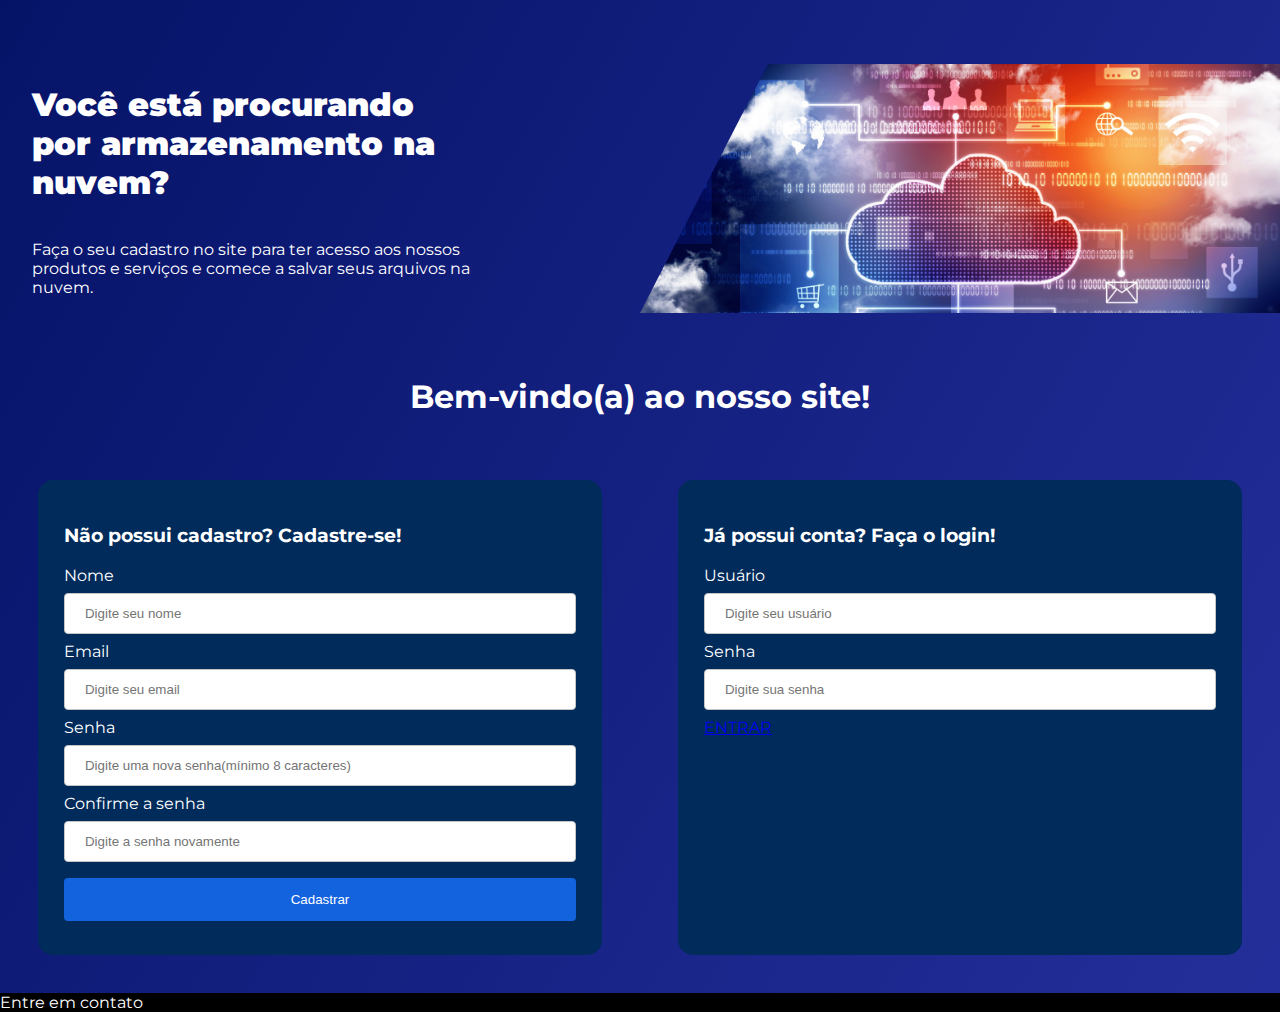
==== commit 015fece6: "Update index.html" ====
--- a/index.html
+++ b/index.html
@@ -50,13 +50,15 @@
                 <label for="lname">Senha</label>
                 <input type="password" id="password" name="password" placeholder="Digite sua senha">
         
-        
-                <input type="submit" value="Entrar">
-            </form>
+        <a href="page2.html"> ENTRAR
+         
+            </a>
+
+</form>
         </div>
     </section>
     <footer style="background-color: black;">Entre em contato</footer>
 
     
 </body>
-</html>+</html>
